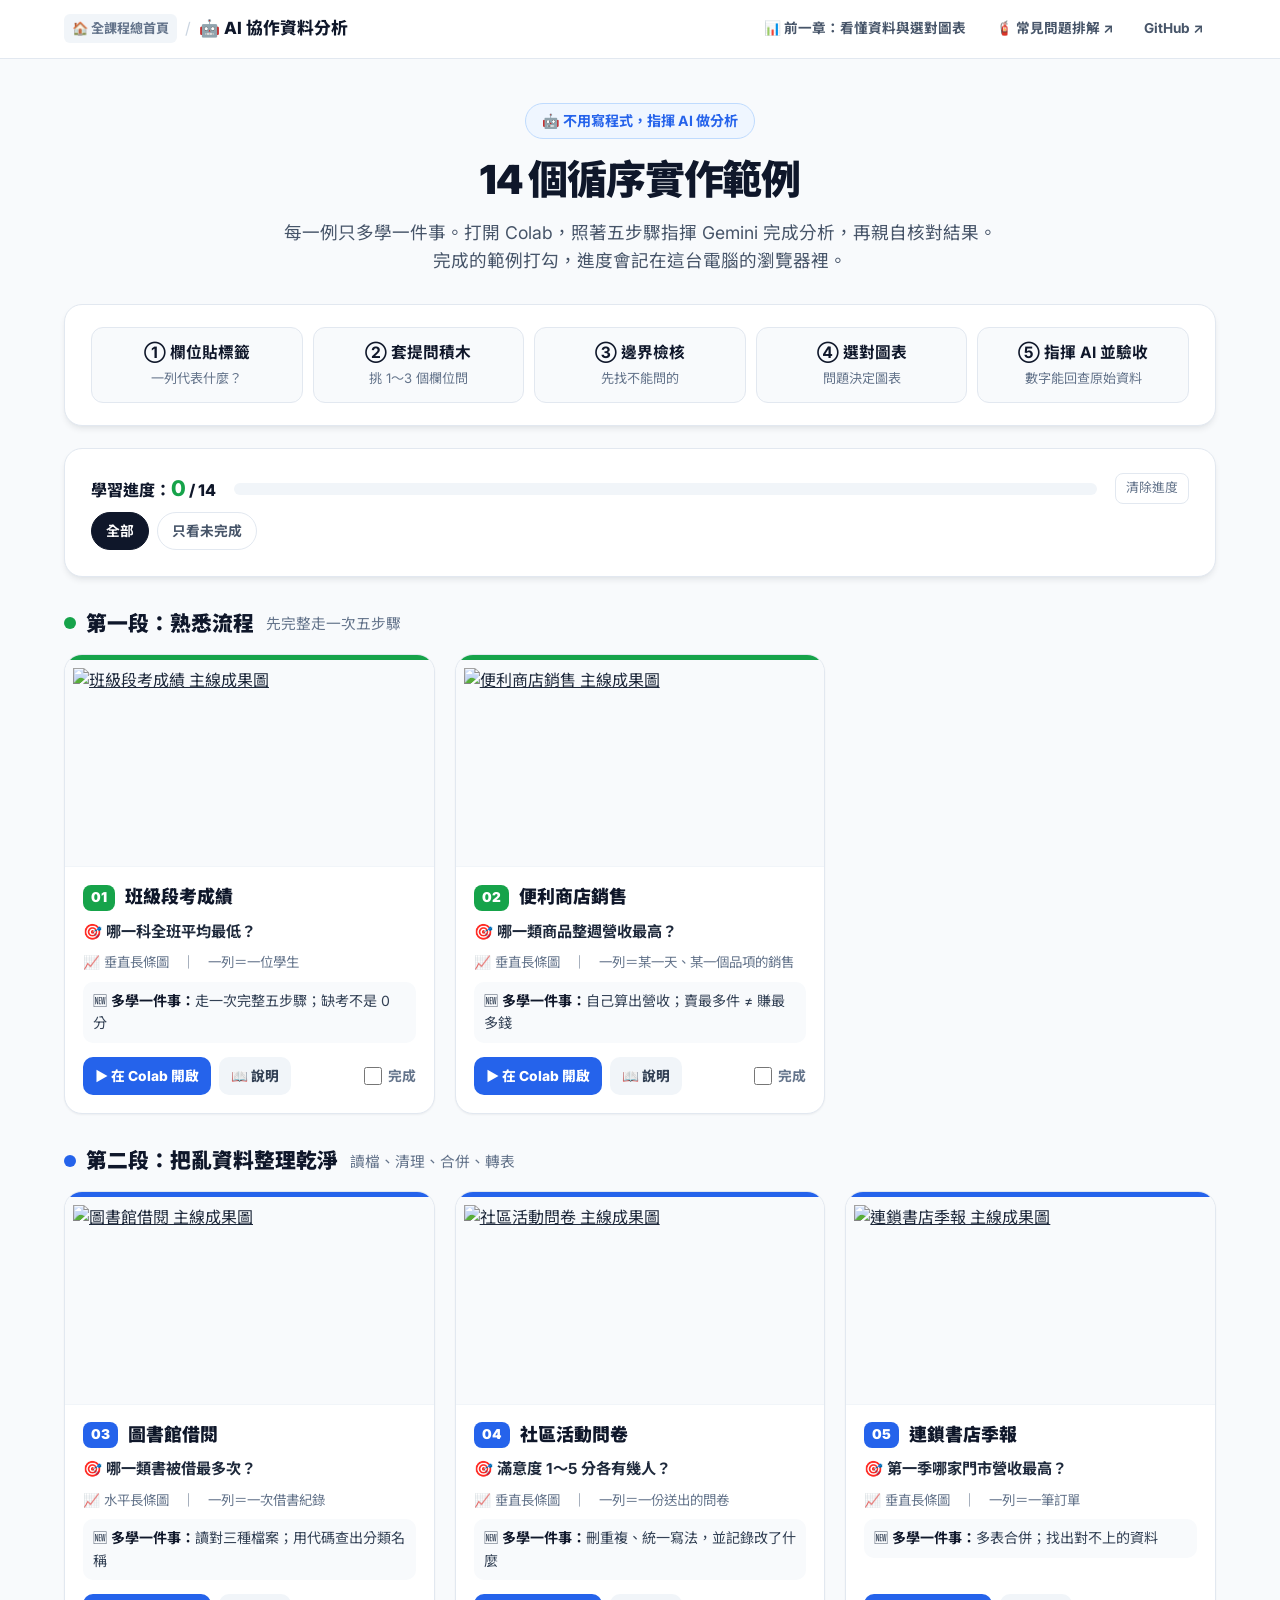
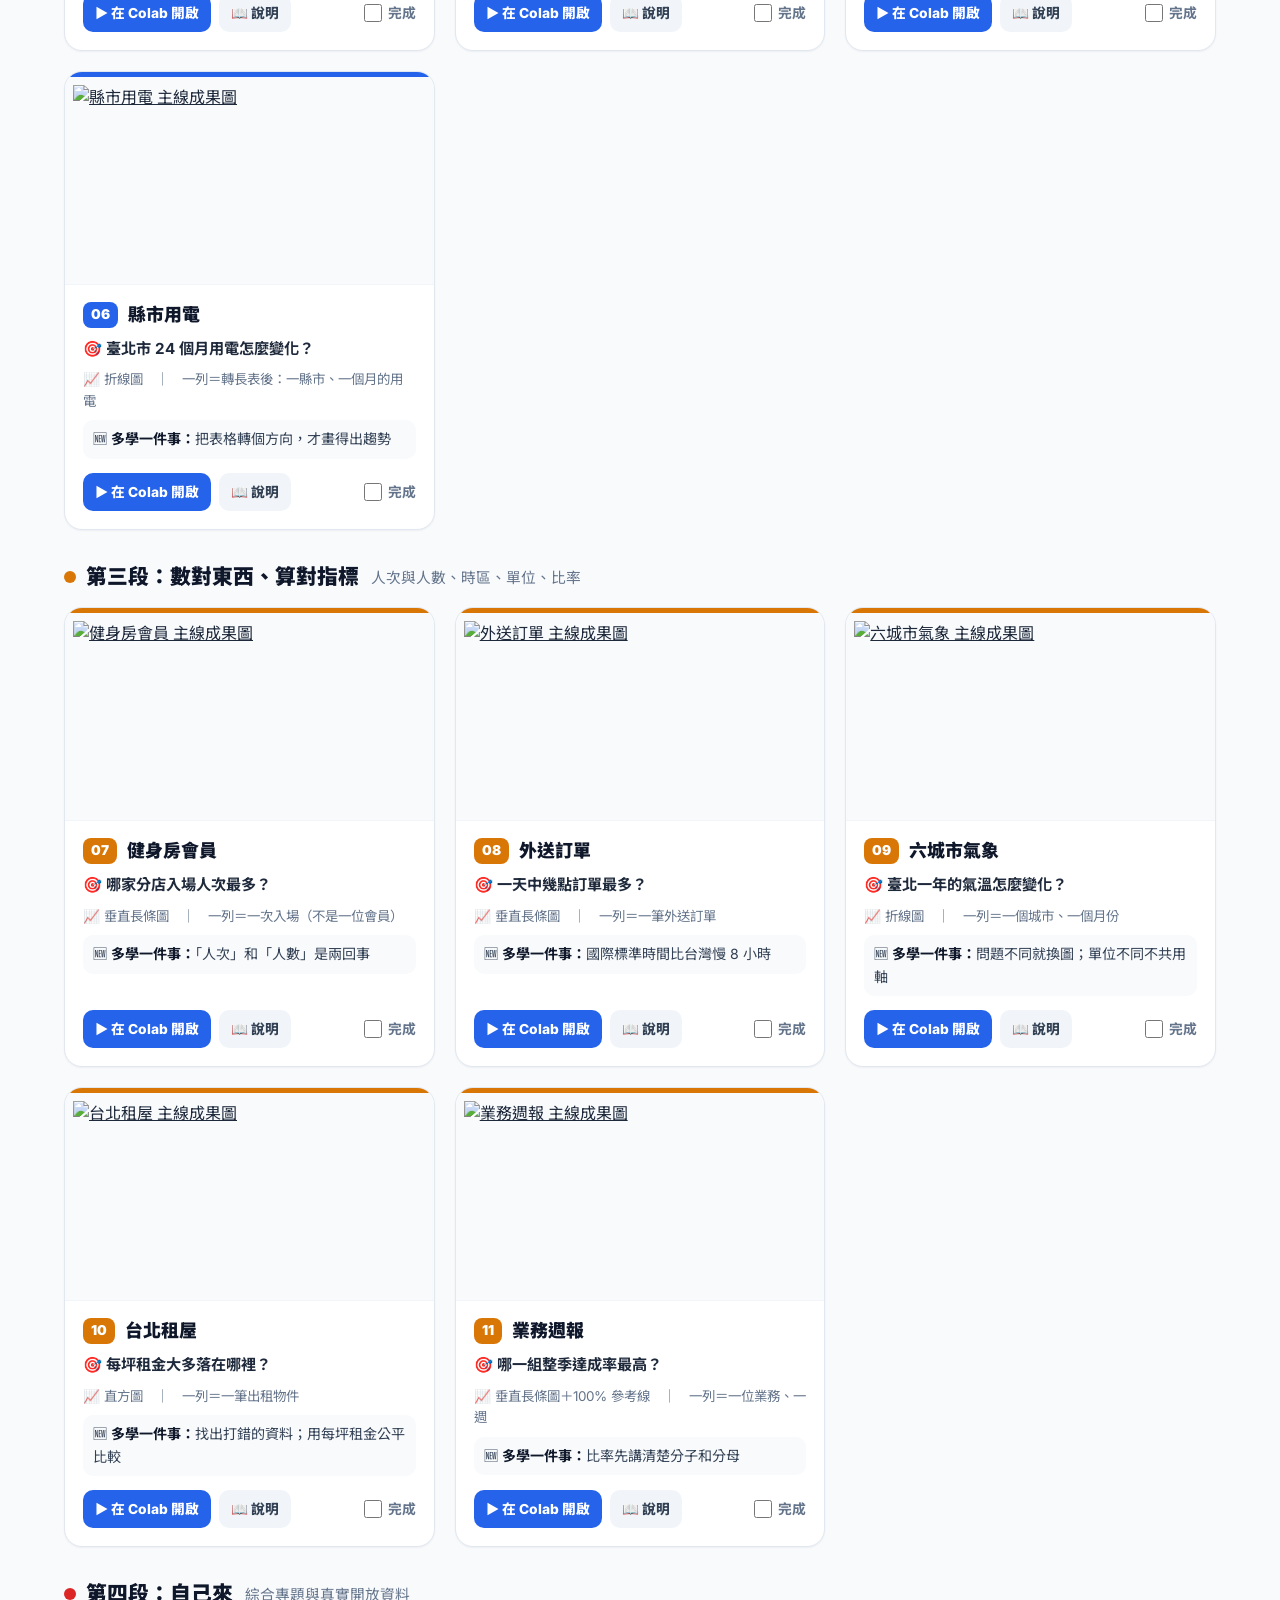
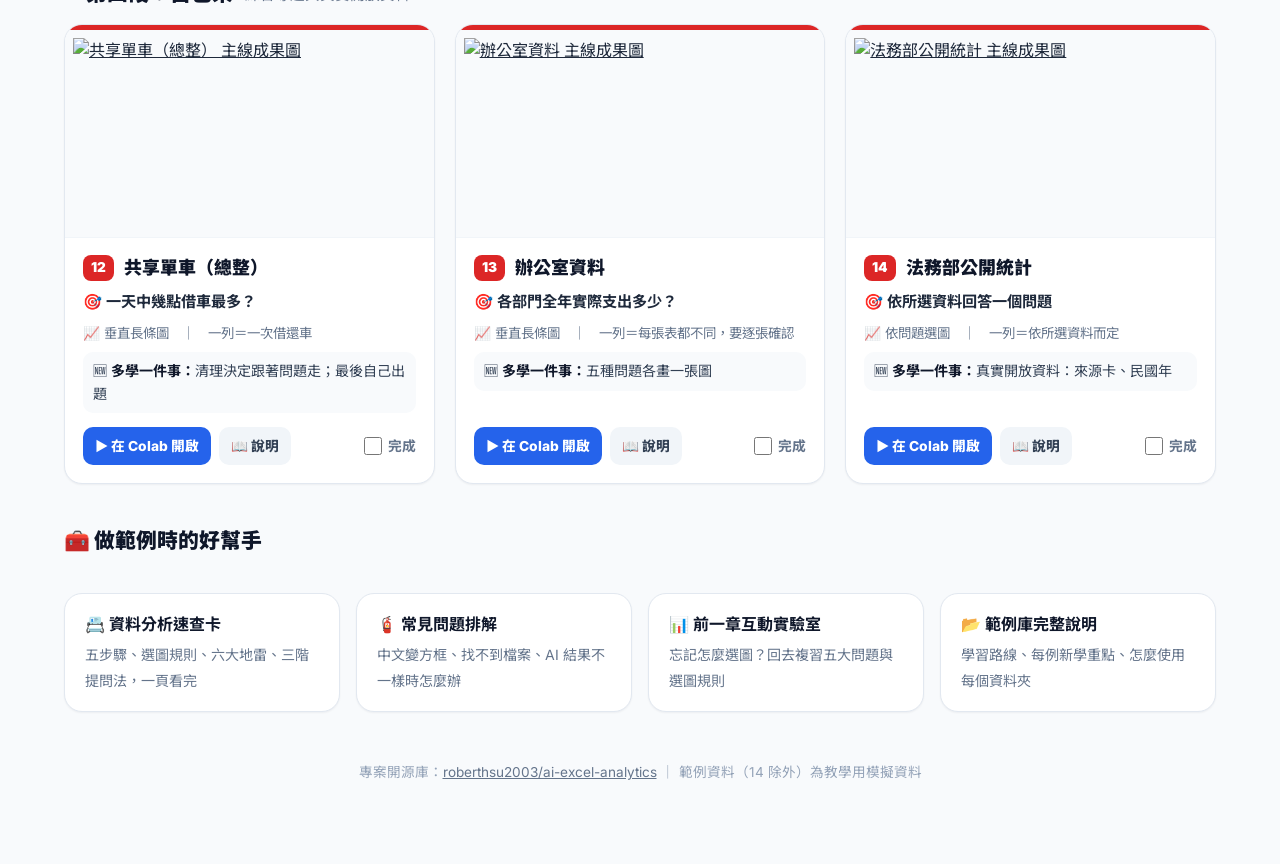
==== docs/ai-examples/index.html @ 54d99e12 "重新規畫主頁並修正所有連結，加入 uv 環境 - README 改為三部學習路線：用 AI 生成 Excel → 看懂資料與選對圖表 → AI 協作資料分析 - 將 Colab、GitHub、raw、" ====
<!DOCTYPE html>
<html lang="zh-TW">
<head>
  <meta charset="UTF-8">
  <meta name="viewport" content="width=device-width, initial-scale=1.0">
  <title>AI 協作資料分析｜14 個循序實作範例</title>
  <meta name="description" content="從班級成績到法務部開放資料，14 個由淺至深的 AI 協作資料分析範例：每例只多學一件事，在 Colab 指揮 AI 完成分析。">
  <link rel="preconnect" href="https://fonts.googleapis.com">
  <link rel="preconnect" href="https://fonts.gstatic.com" crossorigin>
  <link href="https://fonts.googleapis.com/css2?family=Inter:wght@400;500;600;700;800;900&family=Noto+Sans+TC:wght@400;500;700;900&display=swap" rel="stylesheet">
  <style>
    :root {
      --primary: #2563eb; --primary-light: #eff6ff; --primary-border: #bfdbfe;
      --slate-50: #f8fafc; --slate-100: #f1f5f9; --slate-200: #e2e8f0; --slate-300: #cbd5e1;
      --slate-400: #94a3b8; --slate-500: #64748b; --slate-600: #475569; --slate-700: #334155;
      --slate-800: #1e293b; --slate-900: #0f172a; --done: #16a34a;
      --radius-lg: 18px; --radius-md: 12px;
      --shadow-sm: 0 1px 2px rgba(15,23,42,0.05);
      --shadow-md: 0 4px 6px -1px rgba(15,23,42,0.08), 0 2px 4px -2px rgba(15,23,42,0.04);
      --shadow-xl: 0 20px 25px -5px rgba(15,23,42,0.08), 0 10px 10px -5px rgba(15,23,42,0.03);
    }
    * { box-sizing: border-box; margin: 0; padding: 0; }
    body { font-family: 'Inter', 'Noto Sans TC', -apple-system, sans-serif; background: #F8FAFC; color: var(--slate-800); line-height: 1.6; padding-bottom: 80px; }
    a { color: inherit; }

    header { background: rgba(255,255,255,0.95); backdrop-filter: blur(12px); border-bottom: 1px solid var(--slate-200); position: sticky; top: 0; z-index: 100; }
    .nav { max-width: 1200px; margin: 0 auto; padding: 12px 24px; display: flex; justify-content: space-between; align-items: center; flex-wrap: wrap; gap: 10px; }
    .crumb { display: flex; align-items: center; gap: 8px; }
    .crumb .home { font-size: 0.82rem; font-weight: 700; color: var(--slate-500); text-decoration: none; padding: 4px 8px; border-radius: 6px; background: var(--slate-100); }
    .crumb .here { font-weight: 800; font-size: 1.05rem; color: var(--slate-900); text-decoration: none; }
    .nav-links { display: flex; gap: 6px; flex-wrap: wrap; }
    .nav-links a { text-decoration: none; font-size: 0.85rem; font-weight: 700; padding: 6px 12px; border-radius: 6px; color: var(--slate-600); }
    .nav-links a:hover { background: var(--slate-100); color: var(--slate-900); }

    .hero { max-width: 1000px; margin: 44px auto 28px; padding: 0 24px; text-align: center; }
    .hero-badge { display: inline-flex; gap: 6px; padding: 6px 16px; background: var(--primary-light); border: 1px solid var(--primary-border); border-radius: 999px; color: var(--primary); font-size: 0.88rem; font-weight: 700; margin-bottom: 16px; }
    .hero h1 { font-size: 2.5rem; font-weight: 900; color: var(--slate-900); letter-spacing: -0.03em; line-height: 1.25; margin-bottom: 14px; }
    .hero p { font-size: 1.1rem; color: var(--slate-600); max-width: 720px; margin: 0 auto; }

    .container { max-width: 1200px; margin: 0 auto; padding: 0 24px; }

    .panel { background: #fff; border: 1px solid var(--slate-200); border-radius: var(--radius-lg); box-shadow: var(--shadow-md); padding: 22px 26px; margin-bottom: 22px; }
    .steps { display: grid; grid-template-columns: repeat(5, 1fr); gap: 10px; }
    .step { border-radius: var(--radius-md); padding: 12px 10px; text-align: center; background: var(--slate-50); border: 1px solid var(--slate-200); }
    .step b { display: block; font-size: 0.98rem; color: var(--slate-900); }
    .step span { font-size: 0.82rem; color: var(--slate-500); }

    .progress-row { display: flex; align-items: center; gap: 18px; flex-wrap: wrap; }
    .progress-text { font-weight: 800; color: var(--slate-900); white-space: nowrap; }
    .progress-text em { font-style: normal; color: var(--done); font-size: 1.35rem; }
    .bar { flex: 1; min-width: 200px; height: 12px; background: var(--slate-100); border-radius: 999px; overflow: hidden; }
    .bar div { height: 100%; width: 0; background: linear-gradient(90deg, #22c55e, #16a34a); border-radius: 999px; transition: width 0.4s ease; }
    .reset { font: inherit; font-size: 0.8rem; color: var(--slate-500); background: none; border: 1px solid var(--slate-200); border-radius: 8px; padding: 4px 10px; cursor: pointer; }
    .reset:hover { color: var(--slate-900); border-color: var(--slate-300); }

    .filters { display: flex; gap: 8px; flex-wrap: wrap; margin: 6px 0 4px; }
    .filters button { font: inherit; font-size: 0.86rem; font-weight: 700; padding: 7px 14px; border-radius: 999px; border: 1px solid var(--slate-200); background: #fff; color: var(--slate-600); cursor: pointer; }
    .filters button.active { background: var(--slate-900); border-color: var(--slate-900); color: #fff; }

    .stage { margin-top: 30px; }
    .stage-head { display: flex; align-items: baseline; gap: 12px; margin-bottom: 14px; flex-wrap: wrap; }
    .stage-head h2 { font-size: 1.3rem; font-weight: 900; color: var(--slate-900); display: flex; align-items: center; gap: 10px; }
    .stage-head h2 i { width: 12px; height: 12px; border-radius: 50%; display: inline-block; }
    .stage-head p { color: var(--slate-500); font-size: 0.92rem; }

    .grid { display: grid; grid-template-columns: repeat(auto-fill, minmax(340px, 1fr)); gap: 20px; }
    .card { background: #fff; border: 1px solid var(--slate-200); border-radius: var(--radius-lg); box-shadow: var(--shadow-sm); overflow: hidden; display: flex; flex-direction: column; transition: transform 0.2s ease, box-shadow 0.2s ease; position: relative; }
    .card:hover { transform: translateY(-3px); box-shadow: var(--shadow-xl); }
    .card .accent { height: 5px; }
    .thumb { aspect-ratio: 16 / 9; background: var(--slate-50); border-bottom: 1px solid var(--slate-100); display: flex; align-items: center; justify-content: center; overflow: hidden; }
    .thumb img { width: 100%; height: 100%; object-fit: contain; padding: 8px; }
    .body { padding: 16px 18px 18px; display: flex; flex-direction: column; gap: 8px; flex: 1; }
    .title-row { display: flex; align-items: center; gap: 10px; }
    .num { font-weight: 900; font-size: 0.85rem; color: #fff; border-radius: 8px; padding: 2px 8px; }
    .title-row h3 { font-size: 1.12rem; font-weight: 900; color: var(--slate-900); }
    .q { font-size: 0.95rem; color: var(--slate-800); font-weight: 700; }
    .meta { font-size: 0.84rem; color: var(--slate-500); }
    .new { font-size: 0.88rem; color: var(--slate-700); background: var(--slate-50); border-radius: 10px; padding: 8px 10px; }
    .new b { color: var(--slate-900); }
    .actions { display: flex; gap: 8px; margin-top: auto; padding-top: 6px; align-items: center; flex-wrap: wrap; }
    .btn { text-decoration: none; font-size: 0.86rem; font-weight: 800; padding: 8px 12px; border-radius: 10px; display: inline-flex; align-items: center; gap: 6px; }
    .btn-primary { background: var(--primary); color: #fff; }
    .btn-primary:hover { background: #1d4ed8; }
    .btn-ghost { background: var(--slate-100); color: var(--slate-700); }
    .btn-ghost:hover { background: var(--slate-200); }
    .done-toggle { margin-left: auto; display: inline-flex; align-items: center; gap: 6px; font-size: 0.86rem; font-weight: 700; color: var(--slate-500); cursor: pointer; user-select: none; }
    .done-toggle input { width: 18px; height: 18px; accent-color: var(--done); cursor: pointer; }
    .card.done { border-color: #bbf7d0; }
    .card.done .done-toggle { color: var(--done); }
    .card.done::after { content: '✓ 已完成'; position: absolute; top: 14px; right: 12px; background: var(--done); color: #fff; font-size: 0.78rem; font-weight: 800; padding: 3px 10px; border-radius: 999px; }

    .tools { display: grid; grid-template-columns: repeat(auto-fit, minmax(240px, 1fr)); gap: 16px; margin-top: 36px; }
    .tool { background: #fff; border: 1px solid var(--slate-200); border-radius: var(--radius-lg); padding: 18px 20px; text-decoration: none; box-shadow: var(--shadow-sm); transition: box-shadow 0.2s ease; }
    .tool:hover { box-shadow: var(--shadow-md); }
    .tool b { display: block; font-size: 1rem; color: var(--slate-900); margin-bottom: 4px; }
    .tool span { font-size: 0.88rem; color: var(--slate-500); }
    .section-title { font-size: 1.3rem; font-weight: 900; color: var(--slate-900); margin-top: 40px; }

    footer { text-align: center; margin-top: 50px; color: var(--slate-400); font-size: 0.85rem; }
    footer a { color: var(--slate-500); }

    @media (max-width: 760px) {
      .hero h1 { font-size: 1.9rem; }
      .steps { grid-template-columns: 1fr 1fr; }
      .step:last-child { grid-column: span 2; }
      .grid { grid-template-columns: 1fr; }
    }
  </style>
</head>
<body>
  <header>
    <div class="nav">
      <div class="crumb">
        <a class="home" href="../index.html">🏠 全課程總首頁</a>
        <span style="color: var(--slate-300);">/</span>
        <a class="here" href="./index.html">🤖 AI 協作資料分析</a>
      </div>
      <nav class="nav-links">
        <a href="../chart-selection/index.html">📊 前一章：看懂資料與選對圖表</a>
        <a href="https://github.com/roberthsu2003/ai-excel-analytics/blob/main/AI%E5%8D%94%E4%BD%9C%E8%B3%87%E6%96%99%E5%88%86%E6%9E%90_12%E5%80%8B%E7%AF%84%E4%BE%8B/%E5%B8%B8%E8%A6%8B%E5%95%8F%E9%A1%8C%E6%8E%92%E8%A7%A3.md" target="_blank">🧯 常見問題排解 ↗</a>
        <a href="https://github.com/roberthsu2003/ai-excel-analytics" target="_blank">GitHub ↗</a>
      </nav>
    </div>
  </header>

  <section class="hero">
    <div class="hero-badge">🤖 不用寫程式，指揮 AI 做分析</div>
    <h1>14 個循序實作範例</h1>
    <p>每一例只多學一件事。打開 Colab，照著五步驟指揮 Gemini 完成分析，再親自核對結果。完成的範例打勾，進度會記在這台電腦的瀏覽器裡。</p>
  </section>

  <main class="container">
    <div class="panel">
      <div class="steps">
        <div class="step"><b>① 欄位貼標籤</b><span>一列代表什麼？</span></div>
        <div class="step"><b>② 套提問積木</b><span>挑 1～3 個欄位問</span></div>
        <div class="step"><b>③ 邊界檢核</b><span>先找不能問的</span></div>
        <div class="step"><b>④ 選對圖表</b><span>問題決定圖表</span></div>
        <div class="step"><b>⑤ 指揮 AI 並驗收</b><span>數字能回查原始資料</span></div>
      </div>
    </div>

    <div class="panel">
      <div class="progress-row">
        <div class="progress-text">學習進度：<em id="doneCount">0</em> / <span id="total">14</span></div>
        <div class="bar"><div id="barFill"></div></div>
        <button class="reset" id="resetBtn" type="button">清除進度</button>
      </div>
      <div class="filters" id="filters">
        <button type="button" data-filter="all" class="active">全部</button>
        <button type="button" data-filter="todo">只看未完成</button>
      </div>
    </div>

    <div id="stages"></div>

    <h2 class="section-title">🧰 做範例時的好幫手</h2>
    <div class="tools">
      <a class="tool" href="https://github.com/roberthsu2003/ai-excel-analytics/blob/main/%E5%9C%96%E8%A7%A3/%E8%B3%87%E6%96%99%E5%88%86%E6%9E%90%E9%80%9F%E6%9F%A5%E5%8D%A1.svg" target="_blank"><b>📇 資料分析速查卡</b><span>五步驟、選圖規則、六大地雷、三階提問法，一頁看完</span></a>
      <a class="tool" href="https://github.com/roberthsu2003/ai-excel-analytics/blob/main/AI%E5%8D%94%E4%BD%9C%E8%B3%87%E6%96%99%E5%88%86%E6%9E%90_12%E5%80%8B%E7%AF%84%E4%BE%8B/%E5%B8%B8%E8%A6%8B%E5%95%8F%E9%A1%8C%E6%8E%92%E8%A7%A3.md" target="_blank"><b>🧯 常見問題排解</b><span>中文變方框、找不到檔案、AI 結果不一樣時怎麼辦</span></a>
      <a class="tool" href="../chart-selection/index.html"><b>📊 前一章互動實驗室</b><span>忘記怎麼選圖？回去複習五大問題與選圖規則</span></a>
      <a class="tool" href="https://github.com/roberthsu2003/ai-excel-analytics/blob/main/AI%E5%8D%94%E4%BD%9C%E8%B3%87%E6%96%99%E5%88%86%E6%9E%90_12%E5%80%8B%E7%AF%84%E4%BE%8B/README.md" target="_blank"><b>📂 範例庫完整說明</b><span>學習路線、每例新學重點、怎麼使用每個資料夾</span></a>
    </div>
  </main>

  <footer>
    <p>專案開源庫：<a href="https://github.com/roberthsu2003/ai-excel-analytics" target="_blank">roberthsu2003/ai-excel-analytics</a> ｜ 範例資料（14 除外）為教學用模擬資料</p>
  </footer>

  <script>
    const STAGES = [{"id": "s1", "name": "第一段：熟悉流程", "desc": "先完整走一次五步驟", "color": "#16A34A"}, {"id": "s2", "name": "第二段：把亂資料整理乾淨", "desc": "讀檔、清理、合併、轉表", "color": "#2563EB"}, {"id": "s3", "name": "第三段：數對東西、算對指標", "desc": "人次與人數、時區、單位、比率", "color": "#D97706"}, {"id": "s4", "name": "第四段：自己來", "desc": "綜合專題與真實開放資料", "color": "#DC2626"}];
    const EXAMPLES = [{"id": "01", "title": "班級段考成績", "stage": "s1", "question": "哪一科全班平均最低？", "chart": "垂直長條圖", "new": "走一次完整五步驟；缺考不是 0 分", "row": "一位學生", "img": "https://raw.githubusercontent.com/roberthsu2003/ai-excel-analytics/main/AI%E5%8D%94%E4%BD%9C%E8%B3%87%E6%96%99%E5%88%86%E6%9E%90_12%E5%80%8B%E7%AF%84%E4%BE%8B/01_class_scores/images/main_chart.png", "colab": "https://colab.research.google.com/github/roberthsu2003/ai-excel-analytics/blob/main/AI%E5%8D%94%E4%BD%9C%E8%B3%87%E6%96%99%E5%88%86%E6%9E%90_12%E5%80%8B%E7%AF%84%E4%BE%8B/01_class_scores/lesson.ipynb", "readme": "https://github.com/roberthsu2003/ai-excel-analytics/blob/main/AI%E5%8D%94%E4%BD%9C%E8%B3%87%E6%96%99%E5%88%86%E6%9E%90_12%E5%80%8B%E7%AF%84%E4%BE%8B/01_class_scores/README.md"}, {"id": "02", "title": "便利商店銷售", "stage": "s1", "question": "哪一類商品整週營收最高？", "chart": "垂直長條圖", "new": "自己算出營收；賣最多件 ≠ 賺最多錢", "row": "某一天、某一個品項的銷售", "img": "https://raw.githubusercontent.com/roberthsu2003/ai-excel-analytics/main/AI%E5%8D%94%E4%BD%9C%E8%B3%87%E6%96%99%E5%88%86%E6%9E%90_12%E5%80%8B%E7%AF%84%E4%BE%8B/02_store_sales/images/main_chart.png", "colab": "https://colab.research.google.com/github/roberthsu2003/ai-excel-analytics/blob/main/AI%E5%8D%94%E4%BD%9C%E8%B3%87%E6%96%99%E5%88%86%E6%9E%90_12%E5%80%8B%E7%AF%84%E4%BE%8B/02_store_sales/lesson.ipynb", "readme": "https://github.com/roberthsu2003/ai-excel-analytics/blob/main/AI%E5%8D%94%E4%BD%9C%E8%B3%87%E6%96%99%E5%88%86%E6%9E%90_12%E5%80%8B%E7%AF%84%E4%BE%8B/02_store_sales/README.md"}, {"id": "03", "title": "圖書館借閱", "stage": "s2", "question": "哪一類書被借最多次？", "chart": "水平長條圖", "new": "讀對三種檔案；用代碼查出分類名稱", "row": "一次借書紀錄", "img": "https://raw.githubusercontent.com/roberthsu2003/ai-excel-analytics/main/AI%E5%8D%94%E4%BD%9C%E8%B3%87%E6%96%99%E5%88%86%E6%9E%90_12%E5%80%8B%E7%AF%84%E4%BE%8B/03_library_files/images/main_chart.png", "colab": "https://colab.research.google.com/github/roberthsu2003/ai-excel-analytics/blob/main/AI%E5%8D%94%E4%BD%9C%E8%B3%87%E6%96%99%E5%88%86%E6%9E%90_12%E5%80%8B%E7%AF%84%E4%BE%8B/03_library_files/lesson.ipynb", "readme": "https://github.com/roberthsu2003/ai-excel-analytics/blob/main/AI%E5%8D%94%E4%BD%9C%E8%B3%87%E6%96%99%E5%88%86%E6%9E%90_12%E5%80%8B%E7%AF%84%E4%BE%8B/03_library_files/README.md"}, {"id": "04", "title": "社區活動問卷", "stage": "s2", "question": "滿意度 1～5 分各有幾人？", "chart": "垂直長條圖", "new": "刪重複、統一寫法，並記錄改了什麼", "row": "一份送出的問卷", "img": "https://raw.githubusercontent.com/roberthsu2003/ai-excel-analytics/main/AI%E5%8D%94%E4%BD%9C%E8%B3%87%E6%96%99%E5%88%86%E6%9E%90_12%E5%80%8B%E7%AF%84%E4%BE%8B/04_survey_cleaning/images/main_chart.png", "colab": "https://colab.research.google.com/github/roberthsu2003/ai-excel-analytics/blob/main/AI%E5%8D%94%E4%BD%9C%E8%B3%87%E6%96%99%E5%88%86%E6%9E%90_12%E5%80%8B%E7%AF%84%E4%BE%8B/04_survey_cleaning/lesson.ipynb", "readme": "https://github.com/roberthsu2003/ai-excel-analytics/blob/main/AI%E5%8D%94%E4%BD%9C%E8%B3%87%E6%96%99%E5%88%86%E6%9E%90_12%E5%80%8B%E7%AF%84%E4%BE%8B/04_survey_cleaning/README.md"}, {"id": "05", "title": "連鎖書店季報", "stage": "s2", "question": "第一季哪家門市營收最高？", "chart": "垂直長條圖", "new": "多表合併；找出對不上的資料", "row": "一筆訂單", "img": "https://raw.githubusercontent.com/roberthsu2003/ai-excel-analytics/main/AI%E5%8D%94%E4%BD%9C%E8%B3%87%E6%96%99%E5%88%86%E6%9E%90_12%E5%80%8B%E7%AF%84%E4%BE%8B/05_bookstore_merge/images/main_chart.png", "colab": "https://colab.research.google.com/github/roberthsu2003/ai-excel-analytics/blob/main/AI%E5%8D%94%E4%BD%9C%E8%B3%87%E6%96%99%E5%88%86%E6%9E%90_12%E5%80%8B%E7%AF%84%E4%BE%8B/05_bookstore_merge/lesson.ipynb", "readme": "https://github.com/roberthsu2003/ai-excel-analytics/blob/main/AI%E5%8D%94%E4%BD%9C%E8%B3%87%E6%96%99%E5%88%86%E6%9E%90_12%E5%80%8B%E7%AF%84%E4%BE%8B/05_bookstore_merge/README.md"}, {"id": "06", "title": "縣市用電", "stage": "s2", "question": "臺北市 24 個月用電怎麼變化？", "chart": "折線圖", "new": "把表格轉個方向，才畫得出趨勢", "row": "轉長表後：一縣市、一個月的用電", "img": "https://raw.githubusercontent.com/roberthsu2003/ai-excel-analytics/main/AI%E5%8D%94%E4%BD%9C%E8%B3%87%E6%96%99%E5%88%86%E6%9E%90_12%E5%80%8B%E7%AF%84%E4%BE%8B/06_power_reshape/images/main_chart.png", "colab": "https://colab.research.google.com/github/roberthsu2003/ai-excel-analytics/blob/main/AI%E5%8D%94%E4%BD%9C%E8%B3%87%E6%96%99%E5%88%86%E6%9E%90_12%E5%80%8B%E7%AF%84%E4%BE%8B/06_power_reshape/lesson.ipynb", "readme": "https://github.com/roberthsu2003/ai-excel-analytics/blob/main/AI%E5%8D%94%E4%BD%9C%E8%B3%87%E6%96%99%E5%88%86%E6%9E%90_12%E5%80%8B%E7%AF%84%E4%BE%8B/06_power_reshape/README.md"}, {"id": "07", "title": "健身房會員", "stage": "s3", "question": "哪家分店入場人次最多？", "chart": "垂直長條圖", "new": "「人次」和「人數」是兩回事", "row": "一次入場（不是一位會員）", "img": "https://raw.githubusercontent.com/roberthsu2003/ai-excel-analytics/main/AI%E5%8D%94%E4%BD%9C%E8%B3%87%E6%96%99%E5%88%86%E6%9E%90_12%E5%80%8B%E7%AF%84%E4%BE%8B/07_gym_groupby/images/main_chart.png", "colab": "https://colab.research.google.com/github/roberthsu2003/ai-excel-analytics/blob/main/AI%E5%8D%94%E4%BD%9C%E8%B3%87%E6%96%99%E5%88%86%E6%9E%90_12%E5%80%8B%E7%AF%84%E4%BE%8B/07_gym_groupby/lesson.ipynb", "readme": "https://github.com/roberthsu2003/ai-excel-analytics/blob/main/AI%E5%8D%94%E4%BD%9C%E8%B3%87%E6%96%99%E5%88%86%E6%9E%90_12%E5%80%8B%E7%AF%84%E4%BE%8B/07_gym_groupby/README.md"}, {"id": "08", "title": "外送訂單", "stage": "s3", "question": "一天中幾點訂單最多？", "chart": "垂直長條圖", "new": "國際標準時間比台灣慢 8 小時", "row": "一筆外送訂單", "img": "https://raw.githubusercontent.com/roberthsu2003/ai-excel-analytics/main/AI%E5%8D%94%E4%BD%9C%E8%B3%87%E6%96%99%E5%88%86%E6%9E%90_12%E5%80%8B%E7%AF%84%E4%BE%8B/08_delivery_time/images/main_chart.png", "colab": "https://colab.research.google.com/github/roberthsu2003/ai-excel-analytics/blob/main/AI%E5%8D%94%E4%BD%9C%E8%B3%87%E6%96%99%E5%88%86%E6%9E%90_12%E5%80%8B%E7%AF%84%E4%BE%8B/08_delivery_time/lesson.ipynb", "readme": "https://github.com/roberthsu2003/ai-excel-analytics/blob/main/AI%E5%8D%94%E4%BD%9C%E8%B3%87%E6%96%99%E5%88%86%E6%9E%90_12%E5%80%8B%E7%AF%84%E4%BE%8B/08_delivery_time/README.md"}, {"id": "09", "title": "六城市氣象", "stage": "s3", "question": "臺北一年的氣溫怎麼變化？", "chart": "折線圖", "new": "問題不同就換圖；單位不同不共用軸", "row": "一個城市、一個月份", "img": "https://raw.githubusercontent.com/roberthsu2003/ai-excel-analytics/main/AI%E5%8D%94%E4%BD%9C%E8%B3%87%E6%96%99%E5%88%86%E6%9E%90_12%E5%80%8B%E7%AF%84%E4%BE%8B/09_weather_charts/images/main_chart.png", "colab": "https://colab.research.google.com/github/roberthsu2003/ai-excel-analytics/blob/main/AI%E5%8D%94%E4%BD%9C%E8%B3%87%E6%96%99%E5%88%86%E6%9E%90_12%E5%80%8B%E7%AF%84%E4%BE%8B/09_weather_charts/lesson.ipynb", "readme": "https://github.com/roberthsu2003/ai-excel-analytics/blob/main/AI%E5%8D%94%E4%BD%9C%E8%B3%87%E6%96%99%E5%88%86%E6%9E%90_12%E5%80%8B%E7%AF%84%E4%BE%8B/09_weather_charts/README.md"}, {"id": "10", "title": "台北租屋", "stage": "s3", "question": "每坪租金大多落在哪裡？", "chart": "直方圖", "new": "找出打錯的資料；用每坪租金公平比較", "row": "一筆出租物件", "img": "https://raw.githubusercontent.com/roberthsu2003/ai-excel-analytics/main/AI%E5%8D%94%E4%BD%9C%E8%B3%87%E6%96%99%E5%88%86%E6%9E%90_12%E5%80%8B%E7%AF%84%E4%BE%8B/10_rent_seaborn/images/main_chart.png", "colab": "https://colab.research.google.com/github/roberthsu2003/ai-excel-analytics/blob/main/AI%E5%8D%94%E4%BD%9C%E8%B3%87%E6%96%99%E5%88%86%E6%9E%90_12%E5%80%8B%E7%AF%84%E4%BE%8B/10_rent_seaborn/lesson.ipynb", "readme": "https://github.com/roberthsu2003/ai-excel-analytics/blob/main/AI%E5%8D%94%E4%BD%9C%E8%B3%87%E6%96%99%E5%88%86%E6%9E%90_12%E5%80%8B%E7%AF%84%E4%BE%8B/10_rent_seaborn/README.md"}, {"id": "11", "title": "業務週報", "stage": "s3", "question": "哪一組整季達成率最高？", "chart": "垂直長條圖＋100% 參考線", "new": "比率先講清楚分子和分母", "row": "一位業務、一週", "img": "https://raw.githubusercontent.com/roberthsu2003/ai-excel-analytics/main/AI%E5%8D%94%E4%BD%9C%E8%B3%87%E6%96%99%E5%88%86%E6%9E%90_12%E5%80%8B%E7%AF%84%E4%BE%8B/11_sales_kpi_style/images/main_chart.png", "colab": "https://colab.research.google.com/github/roberthsu2003/ai-excel-analytics/blob/main/AI%E5%8D%94%E4%BD%9C%E8%B3%87%E6%96%99%E5%88%86%E6%9E%90_12%E5%80%8B%E7%AF%84%E4%BE%8B/11_sales_kpi_style/lesson.ipynb", "readme": "https://github.com/roberthsu2003/ai-excel-analytics/blob/main/AI%E5%8D%94%E4%BD%9C%E8%B3%87%E6%96%99%E5%88%86%E6%9E%90_12%E5%80%8B%E7%AF%84%E4%BE%8B/11_sales_kpi_style/README.md"}, {"id": "12", "title": "共享單車（總整）", "stage": "s4", "question": "一天中幾點借車最多？", "chart": "垂直長條圖", "new": "清理決定跟著問題走；最後自己出題", "row": "一次借還車", "img": "https://raw.githubusercontent.com/roberthsu2003/ai-excel-analytics/main/AI%E5%8D%94%E4%BD%9C%E8%B3%87%E6%96%99%E5%88%86%E6%9E%90_12%E5%80%8B%E7%AF%84%E4%BE%8B/12_bike_capstone/images/main_chart.png", "colab": "https://colab.research.google.com/github/roberthsu2003/ai-excel-analytics/blob/main/AI%E5%8D%94%E4%BD%9C%E8%B3%87%E6%96%99%E5%88%86%E6%9E%90_12%E5%80%8B%E7%AF%84%E4%BE%8B/12_bike_capstone/lesson.ipynb", "readme": "https://github.com/roberthsu2003/ai-excel-analytics/blob/main/AI%E5%8D%94%E4%BD%9C%E8%B3%87%E6%96%99%E5%88%86%E6%9E%90_12%E5%80%8B%E7%AF%84%E4%BE%8B/12_bike_capstone/README.md"}, {"id": "13", "title": "辦公室資料", "stage": "s4", "question": "各部門全年實際支出多少？", "chart": "垂直長條圖", "new": "五種問題各畫一張圖", "row": "每張表都不同，要逐張確認", "img": "https://raw.githubusercontent.com/roberthsu2003/ai-excel-analytics/main/AI%E5%8D%94%E4%BD%9C%E8%B3%87%E6%96%99%E5%88%86%E6%9E%90_12%E5%80%8B%E7%AF%84%E4%BE%8B/13_office_chart_basics/images/main_chart.png", "colab": "https://colab.research.google.com/github/roberthsu2003/ai-excel-analytics/blob/main/AI%E5%8D%94%E4%BD%9C%E8%B3%87%E6%96%99%E5%88%86%E6%9E%90_12%E5%80%8B%E7%AF%84%E4%BE%8B/13_office_chart_basics/lesson.ipynb", "readme": "https://github.com/roberthsu2003/ai-excel-analytics/blob/main/AI%E5%8D%94%E4%BD%9C%E8%B3%87%E6%96%99%E5%88%86%E6%9E%90_12%E5%80%8B%E7%AF%84%E4%BE%8B/13_office_chart_basics/README.md"}, {"id": "14", "title": "法務部公開統計", "stage": "s4", "question": "依所選資料回答一個問題", "chart": "依問題選圖", "new": "真實開放資料：來源卡、民國年", "row": "依所選資料而定", "img": "https://raw.githubusercontent.com/roberthsu2003/ai-excel-analytics/main/AI%E5%8D%94%E4%BD%9C%E8%B3%87%E6%96%99%E5%88%86%E6%9E%90_12%E5%80%8B%E7%AF%84%E4%BE%8B/14_moj_public_data/images/main_chart.png", "colab": "https://colab.research.google.com/github/roberthsu2003/ai-excel-analytics/blob/main/AI%E5%8D%94%E4%BD%9C%E8%B3%87%E6%96%99%E5%88%86%E6%9E%90_12%E5%80%8B%E7%AF%84%E4%BE%8B/14_moj_public_data/lesson.ipynb", "readme": "https://github.com/roberthsu2003/ai-excel-analytics/blob/main/AI%E5%8D%94%E4%BD%9C%E8%B3%87%E6%96%99%E5%88%86%E6%9E%90_12%E5%80%8B%E7%AF%84%E4%BE%8B/14_moj_public_data/README.md"}];
    const KEY = 'ai-examples-done-v1';
    let filter = 'all';

    function loadDone() {
      try { return new Set(JSON.parse(localStorage.getItem(KEY) || '[]')); } catch (e) { return new Set(); }
    }
    function saveDone(done) {
      try { localStorage.setItem(KEY, JSON.stringify([...done])); } catch (e) { /* 無法儲存時只在本次頁面有效 */ }
    }
    let done = loadDone();

    function escapeHtml(s) {
      return s.replace(/[&<>"]/g, c => ({ '&': '&amp;', '<': '&lt;', '>': '&gt;', '"': '&quot;' }[c]));
    }

    function card(ex, color) {
      const isDone = done.has(ex.id);
      return `
        <article class="card${isDone ? ' done' : ''}" data-id="${ex.id}">
          <div class="accent" style="background:${color}"></div>
          <a class="thumb" href="${ex.readme}" target="_blank" title="看完整說明">
            <img src="${ex.img}" alt="${escapeHtml(ex.title)} 主線成果圖" loading="lazy">
          </a>
          <div class="body">
            <div class="title-row"><span class="num" style="background:${color}">${ex.id}</span><h3>${escapeHtml(ex.title)}</h3></div>
            <div class="q">🎯 ${escapeHtml(ex.question)}</div>
            <div class="meta">📈 ${escapeHtml(ex.chart)}　｜　一列＝${escapeHtml(ex.row)}</div>
            <div class="new">🆕 <b>多學一件事：</b>${escapeHtml(ex.new)}</div>
            <div class="actions">
              <a class="btn btn-primary" href="${ex.colab}" target="_blank">▶ 在 Colab 開啟</a>
              <a class="btn btn-ghost" href="${ex.readme}" target="_blank">📖 說明</a>
              <label class="done-toggle"><input type="checkbox" ${isDone ? 'checked' : ''}> 完成</label>
            </div>
          </div>
        </article>`;
    }

    function render() {
      const root = document.getElementById('stages');
      root.innerHTML = STAGES.map(st => {
        const items = EXAMPLES.filter(ex => ex.stage === st.id && (filter === 'all' || !done.has(ex.id)));
        if (!items.length) return '';
        return `
          <section class="stage">
            <div class="stage-head">
              <h2><i style="background:${st.color}"></i>${st.name}</h2>
              <p>${st.desc}</p>
            </div>
            <div class="grid">${items.map(ex => card(ex, st.color)).join('')}</div>
          </section>`;
      }).join('') || '<div class="panel" style="text-align:center;font-weight:700;">🎉 全部完成了！可以挑戰用自己的資料走一次五步驟。</div>';

      root.querySelectorAll('.done-toggle input').forEach(box => {
        box.addEventListener('change', e => {
          const id = e.target.closest('.card').dataset.id;
          e.target.checked ? done.add(id) : done.delete(id);
          saveDone(done);
          render();
        });
      });
      document.getElementById('doneCount').textContent = done.size;
      document.getElementById('total').textContent = EXAMPLES.length;
      document.getElementById('barFill').style.width = (done.size / EXAMPLES.length * 100) + '%';
    }

    document.getElementById('filters').addEventListener('click', e => {
      if (!e.target.dataset.filter) return;
      filter = e.target.dataset.filter;
      document.querySelectorAll('#filters button').forEach(b => b.classList.toggle('active', b === e.target));
      render();
    });
    document.getElementById('resetBtn').addEventListener('click', () => {
      done = new Set();
      saveDone(done);
      render();
    });
    render();
  </script>
</body>
</html>
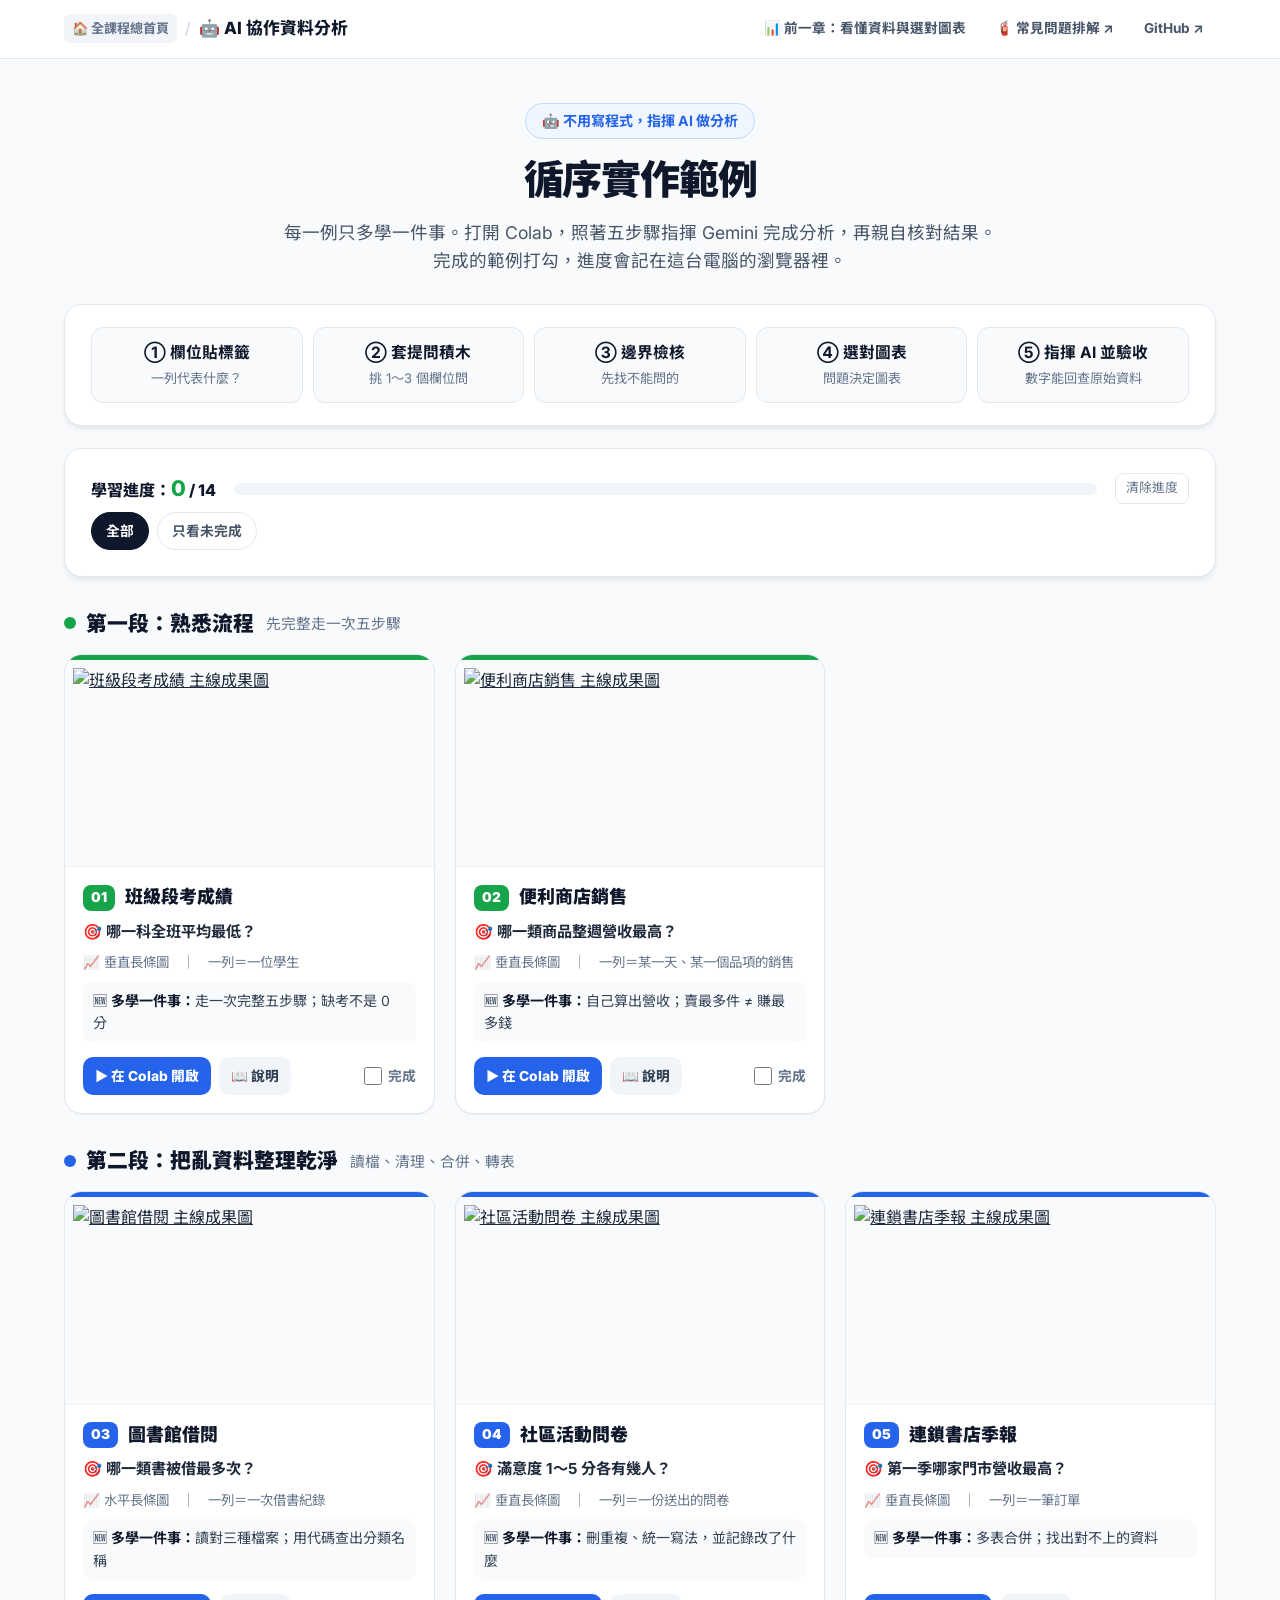
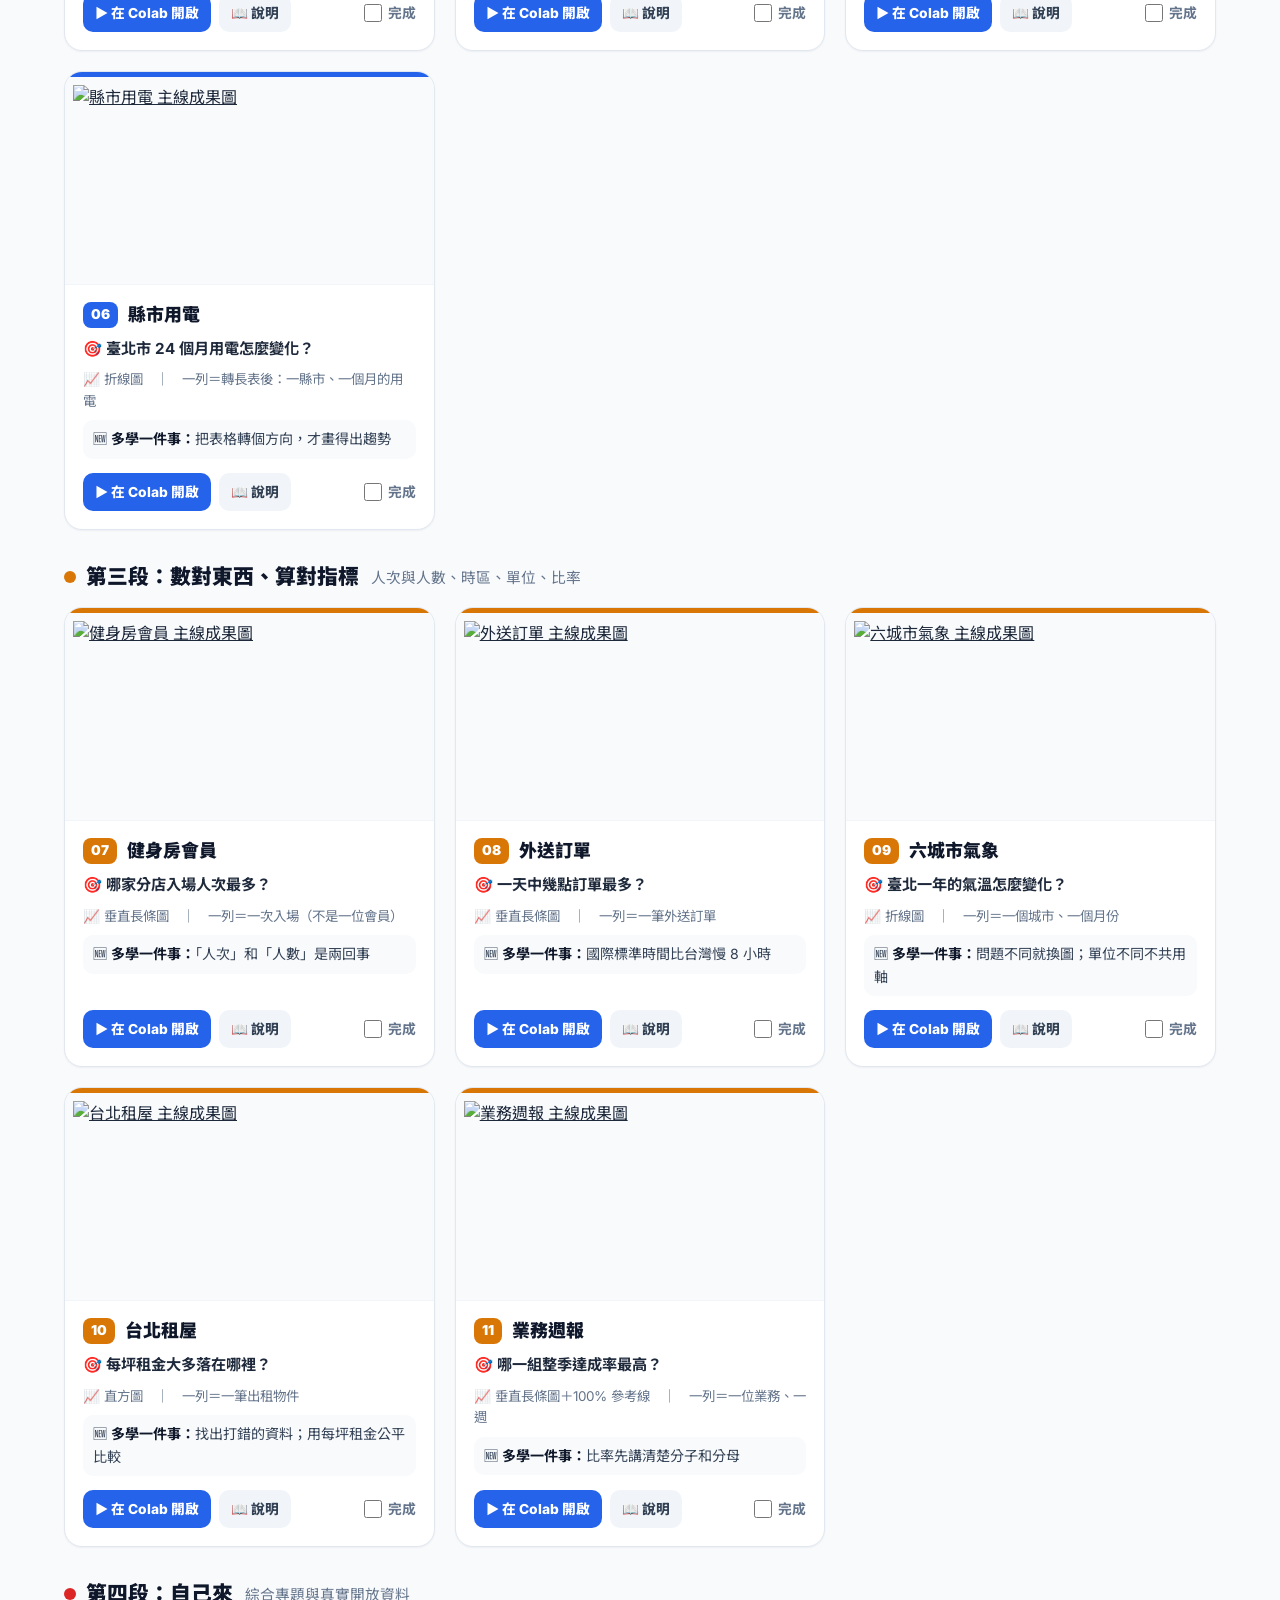
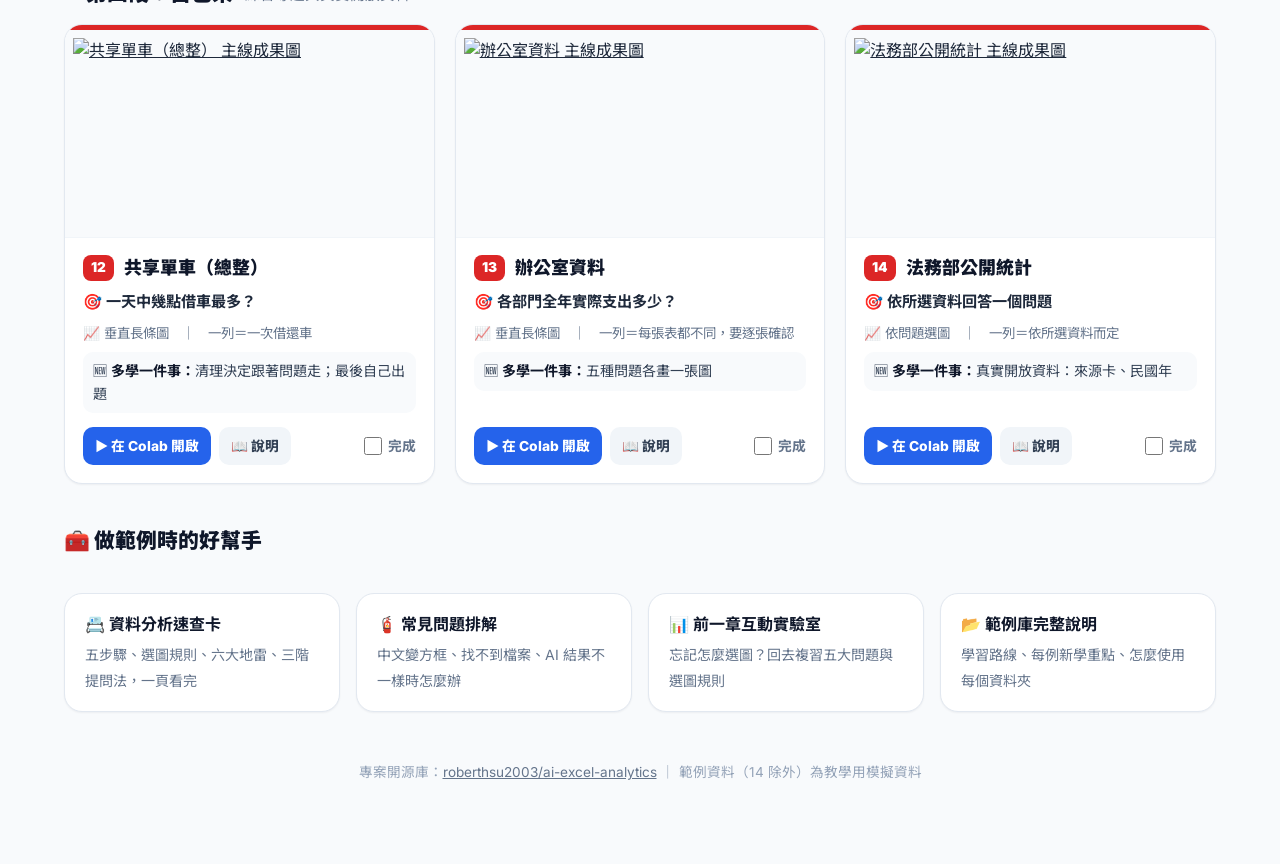
==== commit 2dbc6b47: "docs: remove specific example count from titles and meta descriptions across documentation and READM" ====
--- a/docs/ai-examples/index.html
+++ b/docs/ai-examples/index.html
@@ -3,8 +3,8 @@
 <head>
   <meta charset="UTF-8">
   <meta name="viewport" content="width=device-width, initial-scale=1.0">
-  <title>AI 協作資料分析｜14 個循序實作範例</title>
-  <meta name="description" content="從班級成績到法務部開放資料，14 個由淺至深的 AI 協作資料分析範例：每例只多學一件事，在 Colab 指揮 AI 完成分析。">
+  <title>AI 協作資料分析｜循序實作範例</title>
+  <meta name="description" content="從班級成績到法務部開放資料，由淺至深的 AI 協作資料分析範例：每例只多學一件事，在 Colab 指揮 AI 完成分析。">
   <link rel="preconnect" href="https://fonts.googleapis.com">
   <link rel="preconnect" href="https://fonts.gstatic.com" crossorigin>
   <link href="https://fonts.googleapis.com/css2?family=Inter:wght@400;500;600;700;800;900&family=Noto+Sans+TC:wght@400;500;700;900&display=swap" rel="stylesheet">
@@ -117,7 +117,7 @@
       </div>
       <nav class="nav-links">
         <a href="../chart-selection/index.html">📊 前一章：看懂資料與選對圖表</a>
-        <a href="https://github.com/roberthsu2003/ai-excel-analytics/blob/main/AI%E5%8D%94%E4%BD%9C%E8%B3%87%E6%96%99%E5%88%86%E6%9E%90_12%E5%80%8B%E7%AF%84%E4%BE%8B/%E5%B8%B8%E8%A6%8B%E5%95%8F%E9%A1%8C%E6%8E%92%E8%A7%A3.md" target="_blank">🧯 常見問題排解 ↗</a>
+        <a href="https://github.com/roberthsu2003/ai-excel-analytics/blob/main/AI%E5%8D%94%E4%BD%9C%E8%B3%87%E6%96%99%E5%88%86%E6%9E%90/%E5%B8%B8%E8%A6%8B%E5%95%8F%E9%A1%8C%E6%8E%92%E8%A7%A3.md" target="_blank">🧯 常見問題排解 ↗</a>
         <a href="https://github.com/roberthsu2003/ai-excel-analytics" target="_blank">GitHub ↗</a>
       </nav>
     </div>
@@ -125,7 +125,7 @@
 
   <section class="hero">
     <div class="hero-badge">🤖 不用寫程式，指揮 AI 做分析</div>
-    <h1>14 個循序實作範例</h1>
+    <h1>循序實作範例</h1>
     <p>每一例只多學一件事。打開 Colab，照著五步驟指揮 Gemini 完成分析，再親自核對結果。完成的範例打勾，進度會記在這台電腦的瀏覽器裡。</p>
   </section>
 
@@ -157,9 +157,9 @@
     <h2 class="section-title">🧰 做範例時的好幫手</h2>
     <div class="tools">
       <a class="tool" href="https://github.com/roberthsu2003/ai-excel-analytics/blob/main/%E5%9C%96%E8%A7%A3/%E8%B3%87%E6%96%99%E5%88%86%E6%9E%90%E9%80%9F%E6%9F%A5%E5%8D%A1.svg" target="_blank"><b>📇 資料分析速查卡</b><span>五步驟、選圖規則、六大地雷、三階提問法，一頁看完</span></a>
-      <a class="tool" href="https://github.com/roberthsu2003/ai-excel-analytics/blob/main/AI%E5%8D%94%E4%BD%9C%E8%B3%87%E6%96%99%E5%88%86%E6%9E%90_12%E5%80%8B%E7%AF%84%E4%BE%8B/%E5%B8%B8%E8%A6%8B%E5%95%8F%E9%A1%8C%E6%8E%92%E8%A7%A3.md" target="_blank"><b>🧯 常見問題排解</b><span>中文變方框、找不到檔案、AI 結果不一樣時怎麼辦</span></a>
+      <a class="tool" href="https://github.com/roberthsu2003/ai-excel-analytics/blob/main/AI%E5%8D%94%E4%BD%9C%E8%B3%87%E6%96%99%E5%88%86%E6%9E%90/%E5%B8%B8%E8%A6%8B%E5%95%8F%E9%A1%8C%E6%8E%92%E8%A7%A3.md" target="_blank"><b>🧯 常見問題排解</b><span>中文變方框、找不到檔案、AI 結果不一樣時怎麼辦</span></a>
       <a class="tool" href="../chart-selection/index.html"><b>📊 前一章互動實驗室</b><span>忘記怎麼選圖？回去複習五大問題與選圖規則</span></a>
-      <a class="tool" href="https://github.com/roberthsu2003/ai-excel-analytics/blob/main/AI%E5%8D%94%E4%BD%9C%E8%B3%87%E6%96%99%E5%88%86%E6%9E%90_12%E5%80%8B%E7%AF%84%E4%BE%8B/README.md" target="_blank"><b>📂 範例庫完整說明</b><span>學習路線、每例新學重點、怎麼使用每個資料夾</span></a>
+      <a class="tool" href="https://github.com/roberthsu2003/ai-excel-analytics/blob/main/AI%E5%8D%94%E4%BD%9C%E8%B3%87%E6%96%99%E5%88%86%E6%9E%90/README.md" target="_blank"><b>📂 範例庫完整說明</b><span>學習路線、每例新學重點、怎麼使用每個資料夾</span></a>
     </div>
   </main>
 
@@ -169,7 +169,7 @@
 
   <script>
     const STAGES = [{"id": "s1", "name": "第一段：熟悉流程", "desc": "先完整走一次五步驟", "color": "#16A34A"}, {"id": "s2", "name": "第二段：把亂資料整理乾淨", "desc": "讀檔、清理、合併、轉表", "color": "#2563EB"}, {"id": "s3", "name": "第三段：數對東西、算對指標", "desc": "人次與人數、時區、單位、比率", "color": "#D97706"}, {"id": "s4", "name": "第四段：自己來", "desc": "綜合專題與真實開放資料", "color": "#DC2626"}];
-    const EXAMPLES = [{"id": "01", "title": "班級段考成績", "stage": "s1", "question": "哪一科全班平均最低？", "chart": "垂直長條圖", "new": "走一次完整五步驟；缺考不是 0 分", "row": "一位學生", "img": "https://raw.githubusercontent.com/roberthsu2003/ai-excel-analytics/main/AI%E5%8D%94%E4%BD%9C%E8%B3%87%E6%96%99%E5%88%86%E6%9E%90_12%E5%80%8B%E7%AF%84%E4%BE%8B/01_class_scores/images/main_chart.png", "colab": "https://colab.research.google.com/github/roberthsu2003/ai-excel-analytics/blob/main/AI%E5%8D%94%E4%BD%9C%E8%B3%87%E6%96%99%E5%88%86%E6%9E%90_12%E5%80%8B%E7%AF%84%E4%BE%8B/01_class_scores/lesson.ipynb", "readme": "https://github.com/roberthsu2003/ai-excel-analytics/blob/main/AI%E5%8D%94%E4%BD%9C%E8%B3%87%E6%96%99%E5%88%86%E6%9E%90_12%E5%80%8B%E7%AF%84%E4%BE%8B/01_class_scores/README.md"}, {"id": "02", "title": "便利商店銷售", "stage": "s1", "question": "哪一類商品整週營收最高？", "chart": "垂直長條圖", "new": "自己算出營收；賣最多件 ≠ 賺最多錢", "row": "某一天、某一個品項的銷售", "img": "https://raw.githubusercontent.com/roberthsu2003/ai-excel-analytics/main/AI%E5%8D%94%E4%BD%9C%E8%B3%87%E6%96%99%E5%88%86%E6%9E%90_12%E5%80%8B%E7%AF%84%E4%BE%8B/02_store_sales/images/main_chart.png", "colab": "https://colab.research.google.com/github/roberthsu2003/ai-excel-analytics/blob/main/AI%E5%8D%94%E4%BD%9C%E8%B3%87%E6%96%99%E5%88%86%E6%9E%90_12%E5%80%8B%E7%AF%84%E4%BE%8B/02_store_sales/lesson.ipynb", "readme": "https://github.com/roberthsu2003/ai-excel-analytics/blob/main/AI%E5%8D%94%E4%BD%9C%E8%B3%87%E6%96%99%E5%88%86%E6%9E%90_12%E5%80%8B%E7%AF%84%E4%BE%8B/02_store_sales/README.md"}, {"id": "03", "title": "圖書館借閱", "stage": "s2", "question": "哪一類書被借最多次？", "chart": "水平長條圖", "new": "讀對三種檔案；用代碼查出分類名稱", "row": "一次借書紀錄", "img": "https://raw.githubusercontent.com/roberthsu2003/ai-excel-analytics/main/AI%E5%8D%94%E4%BD%9C%E8%B3%87%E6%96%99%E5%88%86%E6%9E%90_12%E5%80%8B%E7%AF%84%E4%BE%8B/03_library_files/images/main_chart.png", "colab": "https://colab.research.google.com/github/roberthsu2003/ai-excel-analytics/blob/main/AI%E5%8D%94%E4%BD%9C%E8%B3%87%E6%96%99%E5%88%86%E6%9E%90_12%E5%80%8B%E7%AF%84%E4%BE%8B/03_library_files/lesson.ipynb", "readme": "https://github.com/roberthsu2003/ai-excel-analytics/blob/main/AI%E5%8D%94%E4%BD%9C%E8%B3%87%E6%96%99%E5%88%86%E6%9E%90_12%E5%80%8B%E7%AF%84%E4%BE%8B/03_library_files/README.md"}, {"id": "04", "title": "社區活動問卷", "stage": "s2", "question": "滿意度 1～5 分各有幾人？", "chart": "垂直長條圖", "new": "刪重複、統一寫法，並記錄改了什麼", "row": "一份送出的問卷", "img": "https://raw.githubusercontent.com/roberthsu2003/ai-excel-analytics/main/AI%E5%8D%94%E4%BD%9C%E8%B3%87%E6%96%99%E5%88%86%E6%9E%90_12%E5%80%8B%E7%AF%84%E4%BE%8B/04_survey_cleaning/images/main_chart.png", "colab": "https://colab.research.google.com/github/roberthsu2003/ai-excel-analytics/blob/main/AI%E5%8D%94%E4%BD%9C%E8%B3%87%E6%96%99%E5%88%86%E6%9E%90_12%E5%80%8B%E7%AF%84%E4%BE%8B/04_survey_cleaning/lesson.ipynb", "readme": "https://github.com/roberthsu2003/ai-excel-analytics/blob/main/AI%E5%8D%94%E4%BD%9C%E8%B3%87%E6%96%99%E5%88%86%E6%9E%90_12%E5%80%8B%E7%AF%84%E4%BE%8B/04_survey_cleaning/README.md"}, {"id": "05", "title": "連鎖書店季報", "stage": "s2", "question": "第一季哪家門市營收最高？", "chart": "垂直長條圖", "new": "多表合併；找出對不上的資料", "row": "一筆訂單", "img": "https://raw.githubusercontent.com/roberthsu2003/ai-excel-analytics/main/AI%E5%8D%94%E4%BD%9C%E8%B3%87%E6%96%99%E5%88%86%E6%9E%90_12%E5%80%8B%E7%AF%84%E4%BE%8B/05_bookstore_merge/images/main_chart.png", "colab": "https://colab.research.google.com/github/roberthsu2003/ai-excel-analytics/blob/main/AI%E5%8D%94%E4%BD%9C%E8%B3%87%E6%96%99%E5%88%86%E6%9E%90_12%E5%80%8B%E7%AF%84%E4%BE%8B/05_bookstore_merge/lesson.ipynb", "readme": "https://github.com/roberthsu2003/ai-excel-analytics/blob/main/AI%E5%8D%94%E4%BD%9C%E8%B3%87%E6%96%99%E5%88%86%E6%9E%90_12%E5%80%8B%E7%AF%84%E4%BE%8B/05_bookstore_merge/README.md"}, {"id": "06", "title": "縣市用電", "stage": "s2", "question": "臺北市 24 個月用電怎麼變化？", "chart": "折線圖", "new": "把表格轉個方向，才畫得出趨勢", "row": "轉長表後：一縣市、一個月的用電", "img": "https://raw.githubusercontent.com/roberthsu2003/ai-excel-analytics/main/AI%E5%8D%94%E4%BD%9C%E8%B3%87%E6%96%99%E5%88%86%E6%9E%90_12%E5%80%8B%E7%AF%84%E4%BE%8B/06_power_reshape/images/main_chart.png", "colab": "https://colab.research.google.com/github/roberthsu2003/ai-excel-analytics/blob/main/AI%E5%8D%94%E4%BD%9C%E8%B3%87%E6%96%99%E5%88%86%E6%9E%90_12%E5%80%8B%E7%AF%84%E4%BE%8B/06_power_reshape/lesson.ipynb", "readme": "https://github.com/roberthsu2003/ai-excel-analytics/blob/main/AI%E5%8D%94%E4%BD%9C%E8%B3%87%E6%96%99%E5%88%86%E6%9E%90_12%E5%80%8B%E7%AF%84%E4%BE%8B/06_power_reshape/README.md"}, {"id": "07", "title": "健身房會員", "stage": "s3", "question": "哪家分店入場人次最多？", "chart": "垂直長條圖", "new": "「人次」和「人數」是兩回事", "row": "一次入場（不是一位會員）", "img": "https://raw.githubusercontent.com/roberthsu2003/ai-excel-analytics/main/AI%E5%8D%94%E4%BD%9C%E8%B3%87%E6%96%99%E5%88%86%E6%9E%90_12%E5%80%8B%E7%AF%84%E4%BE%8B/07_gym_groupby/images/main_chart.png", "colab": "https://colab.research.google.com/github/roberthsu2003/ai-excel-analytics/blob/main/AI%E5%8D%94%E4%BD%9C%E8%B3%87%E6%96%99%E5%88%86%E6%9E%90_12%E5%80%8B%E7%AF%84%E4%BE%8B/07_gym_groupby/lesson.ipynb", "readme": "https://github.com/roberthsu2003/ai-excel-analytics/blob/main/AI%E5%8D%94%E4%BD%9C%E8%B3%87%E6%96%99%E5%88%86%E6%9E%90_12%E5%80%8B%E7%AF%84%E4%BE%8B/07_gym_groupby/README.md"}, {"id": "08", "title": "外送訂單", "stage": "s3", "question": "一天中幾點訂單最多？", "chart": "垂直長條圖", "new": "國際標準時間比台灣慢 8 小時", "row": "一筆外送訂單", "img": "https://raw.githubusercontent.com/roberthsu2003/ai-excel-analytics/main/AI%E5%8D%94%E4%BD%9C%E8%B3%87%E6%96%99%E5%88%86%E6%9E%90_12%E5%80%8B%E7%AF%84%E4%BE%8B/08_delivery_time/images/main_chart.png", "colab": "https://colab.research.google.com/github/roberthsu2003/ai-excel-analytics/blob/main/AI%E5%8D%94%E4%BD%9C%E8%B3%87%E6%96%99%E5%88%86%E6%9E%90_12%E5%80%8B%E7%AF%84%E4%BE%8B/08_delivery_time/lesson.ipynb", "readme": "https://github.com/roberthsu2003/ai-excel-analytics/blob/main/AI%E5%8D%94%E4%BD%9C%E8%B3%87%E6%96%99%E5%88%86%E6%9E%90_12%E5%80%8B%E7%AF%84%E4%BE%8B/08_delivery_time/README.md"}, {"id": "09", "title": "六城市氣象", "stage": "s3", "question": "臺北一年的氣溫怎麼變化？", "chart": "折線圖", "new": "問題不同就換圖；單位不同不共用軸", "row": "一個城市、一個月份", "img": "https://raw.githubusercontent.com/roberthsu2003/ai-excel-analytics/main/AI%E5%8D%94%E4%BD%9C%E8%B3%87%E6%96%99%E5%88%86%E6%9E%90_12%E5%80%8B%E7%AF%84%E4%BE%8B/09_weather_charts/images/main_chart.png", "colab": "https://colab.research.google.com/github/roberthsu2003/ai-excel-analytics/blob/main/AI%E5%8D%94%E4%BD%9C%E8%B3%87%E6%96%99%E5%88%86%E6%9E%90_12%E5%80%8B%E7%AF%84%E4%BE%8B/09_weather_charts/lesson.ipynb", "readme": "https://github.com/roberthsu2003/ai-excel-analytics/blob/main/AI%E5%8D%94%E4%BD%9C%E8%B3%87%E6%96%99%E5%88%86%E6%9E%90_12%E5%80%8B%E7%AF%84%E4%BE%8B/09_weather_charts/README.md"}, {"id": "10", "title": "台北租屋", "stage": "s3", "question": "每坪租金大多落在哪裡？", "chart": "直方圖", "new": "找出打錯的資料；用每坪租金公平比較", "row": "一筆出租物件", "img": "https://raw.githubusercontent.com/roberthsu2003/ai-excel-analytics/main/AI%E5%8D%94%E4%BD%9C%E8%B3%87%E6%96%99%E5%88%86%E6%9E%90_12%E5%80%8B%E7%AF%84%E4%BE%8B/10_rent_seaborn/images/main_chart.png", "colab": "https://colab.research.google.com/github/roberthsu2003/ai-excel-analytics/blob/main/AI%E5%8D%94%E4%BD%9C%E8%B3%87%E6%96%99%E5%88%86%E6%9E%90_12%E5%80%8B%E7%AF%84%E4%BE%8B/10_rent_seaborn/lesson.ipynb", "readme": "https://github.com/roberthsu2003/ai-excel-analytics/blob/main/AI%E5%8D%94%E4%BD%9C%E8%B3%87%E6%96%99%E5%88%86%E6%9E%90_12%E5%80%8B%E7%AF%84%E4%BE%8B/10_rent_seaborn/README.md"}, {"id": "11", "title": "業務週報", "stage": "s3", "question": "哪一組整季達成率最高？", "chart": "垂直長條圖＋100% 參考線", "new": "比率先講清楚分子和分母", "row": "一位業務、一週", "img": "https://raw.githubusercontent.com/roberthsu2003/ai-excel-analytics/main/AI%E5%8D%94%E4%BD%9C%E8%B3%87%E6%96%99%E5%88%86%E6%9E%90_12%E5%80%8B%E7%AF%84%E4%BE%8B/11_sales_kpi_style/images/main_chart.png", "colab": "https://colab.research.google.com/github/roberthsu2003/ai-excel-analytics/blob/main/AI%E5%8D%94%E4%BD%9C%E8%B3%87%E6%96%99%E5%88%86%E6%9E%90_12%E5%80%8B%E7%AF%84%E4%BE%8B/11_sales_kpi_style/lesson.ipynb", "readme": "https://github.com/roberthsu2003/ai-excel-analytics/blob/main/AI%E5%8D%94%E4%BD%9C%E8%B3%87%E6%96%99%E5%88%86%E6%9E%90_12%E5%80%8B%E7%AF%84%E4%BE%8B/11_sales_kpi_style/README.md"}, {"id": "12", "title": "共享單車（總整）", "stage": "s4", "question": "一天中幾點借車最多？", "chart": "垂直長條圖", "new": "清理決定跟著問題走；最後自己出題", "row": "一次借還車", "img": "https://raw.githubusercontent.com/roberthsu2003/ai-excel-analytics/main/AI%E5%8D%94%E4%BD%9C%E8%B3%87%E6%96%99%E5%88%86%E6%9E%90_12%E5%80%8B%E7%AF%84%E4%BE%8B/12_bike_capstone/images/main_chart.png", "colab": "https://colab.research.google.com/github/roberthsu2003/ai-excel-analytics/blob/main/AI%E5%8D%94%E4%BD%9C%E8%B3%87%E6%96%99%E5%88%86%E6%9E%90_12%E5%80%8B%E7%AF%84%E4%BE%8B/12_bike_capstone/lesson.ipynb", "readme": "https://github.com/roberthsu2003/ai-excel-analytics/blob/main/AI%E5%8D%94%E4%BD%9C%E8%B3%87%E6%96%99%E5%88%86%E6%9E%90_12%E5%80%8B%E7%AF%84%E4%BE%8B/12_bike_capstone/README.md"}, {"id": "13", "title": "辦公室資料", "stage": "s4", "question": "各部門全年實際支出多少？", "chart": "垂直長條圖", "new": "五種問題各畫一張圖", "row": "每張表都不同，要逐張確認", "img": "https://raw.githubusercontent.com/roberthsu2003/ai-excel-analytics/main/AI%E5%8D%94%E4%BD%9C%E8%B3%87%E6%96%99%E5%88%86%E6%9E%90_12%E5%80%8B%E7%AF%84%E4%BE%8B/13_office_chart_basics/images/main_chart.png", "colab": "https://colab.research.google.com/github/roberthsu2003/ai-excel-analytics/blob/main/AI%E5%8D%94%E4%BD%9C%E8%B3%87%E6%96%99%E5%88%86%E6%9E%90_12%E5%80%8B%E7%AF%84%E4%BE%8B/13_office_chart_basics/lesson.ipynb", "readme": "https://github.com/roberthsu2003/ai-excel-analytics/blob/main/AI%E5%8D%94%E4%BD%9C%E8%B3%87%E6%96%99%E5%88%86%E6%9E%90_12%E5%80%8B%E7%AF%84%E4%BE%8B/13_office_chart_basics/README.md"}, {"id": "14", "title": "法務部公開統計", "stage": "s4", "question": "依所選資料回答一個問題", "chart": "依問題選圖", "new": "真實開放資料：來源卡、民國年", "row": "依所選資料而定", "img": "https://raw.githubusercontent.com/roberthsu2003/ai-excel-analytics/main/AI%E5%8D%94%E4%BD%9C%E8%B3%87%E6%96%99%E5%88%86%E6%9E%90_12%E5%80%8B%E7%AF%84%E4%BE%8B/14_moj_public_data/images/main_chart.png", "colab": "https://colab.research.google.com/github/roberthsu2003/ai-excel-analytics/blob/main/AI%E5%8D%94%E4%BD%9C%E8%B3%87%E6%96%99%E5%88%86%E6%9E%90_12%E5%80%8B%E7%AF%84%E4%BE%8B/14_moj_public_data/lesson.ipynb", "readme": "https://github.com/roberthsu2003/ai-excel-analytics/blob/main/AI%E5%8D%94%E4%BD%9C%E8%B3%87%E6%96%99%E5%88%86%E6%9E%90_12%E5%80%8B%E7%AF%84%E4%BE%8B/14_moj_public_data/README.md"}];
+    const EXAMPLES = [{"id": "01", "title": "班級段考成績", "stage": "s1", "question": "哪一科全班平均最低？", "chart": "垂直長條圖", "new": "走一次完整五步驟；缺考不是 0 分", "row": "一位學生", "img": "https://raw.githubusercontent.com/roberthsu2003/ai-excel-analytics/main/AI%E5%8D%94%E4%BD%9C%E8%B3%87%E6%96%99%E5%88%86%E6%9E%90/01_class_scores/images/main_chart.png", "colab": "https://colab.research.google.com/github/roberthsu2003/ai-excel-analytics/blob/main/AI%E5%8D%94%E4%BD%9C%E8%B3%87%E6%96%99%E5%88%86%E6%9E%90/01_class_scores/lesson.ipynb", "readme": "https://github.com/roberthsu2003/ai-excel-analytics/blob/main/AI%E5%8D%94%E4%BD%9C%E8%B3%87%E6%96%99%E5%88%86%E6%9E%90/01_class_scores/README.md"}, {"id": "02", "title": "便利商店銷售", "stage": "s1", "question": "哪一類商品整週營收最高？", "chart": "垂直長條圖", "new": "自己算出營收；賣最多件 ≠ 賺最多錢", "row": "某一天、某一個品項的銷售", "img": "https://raw.githubusercontent.com/roberthsu2003/ai-excel-analytics/main/AI%E5%8D%94%E4%BD%9C%E8%B3%87%E6%96%99%E5%88%86%E6%9E%90/02_store_sales/images/main_chart.png", "colab": "https://colab.research.google.com/github/roberthsu2003/ai-excel-analytics/blob/main/AI%E5%8D%94%E4%BD%9C%E8%B3%87%E6%96%99%E5%88%86%E6%9E%90/02_store_sales/lesson.ipynb", "readme": "https://github.com/roberthsu2003/ai-excel-analytics/blob/main/AI%E5%8D%94%E4%BD%9C%E8%B3%87%E6%96%99%E5%88%86%E6%9E%90/02_store_sales/README.md"}, {"id": "03", "title": "圖書館借閱", "stage": "s2", "question": "哪一類書被借最多次？", "chart": "水平長條圖", "new": "讀對三種檔案；用代碼查出分類名稱", "row": "一次借書紀錄", "img": "https://raw.githubusercontent.com/roberthsu2003/ai-excel-analytics/main/AI%E5%8D%94%E4%BD%9C%E8%B3%87%E6%96%99%E5%88%86%E6%9E%90/03_library_files/images/main_chart.png", "colab": "https://colab.research.google.com/github/roberthsu2003/ai-excel-analytics/blob/main/AI%E5%8D%94%E4%BD%9C%E8%B3%87%E6%96%99%E5%88%86%E6%9E%90/03_library_files/lesson.ipynb", "readme": "https://github.com/roberthsu2003/ai-excel-analytics/blob/main/AI%E5%8D%94%E4%BD%9C%E8%B3%87%E6%96%99%E5%88%86%E6%9E%90/03_library_files/README.md"}, {"id": "04", "title": "社區活動問卷", "stage": "s2", "question": "滿意度 1～5 分各有幾人？", "chart": "垂直長條圖", "new": "刪重複、統一寫法，並記錄改了什麼", "row": "一份送出的問卷", "img": "https://raw.githubusercontent.com/roberthsu2003/ai-excel-analytics/main/AI%E5%8D%94%E4%BD%9C%E8%B3%87%E6%96%99%E5%88%86%E6%9E%90/04_survey_cleaning/images/main_chart.png", "colab": "https://colab.research.google.com/github/roberthsu2003/ai-excel-analytics/blob/main/AI%E5%8D%94%E4%BD%9C%E8%B3%87%E6%96%99%E5%88%86%E6%9E%90/04_survey_cleaning/lesson.ipynb", "readme": "https://github.com/roberthsu2003/ai-excel-analytics/blob/main/AI%E5%8D%94%E4%BD%9C%E8%B3%87%E6%96%99%E5%88%86%E6%9E%90/04_survey_cleaning/README.md"}, {"id": "05", "title": "連鎖書店季報", "stage": "s2", "question": "第一季哪家門市營收最高？", "chart": "垂直長條圖", "new": "多表合併；找出對不上的資料", "row": "一筆訂單", "img": "https://raw.githubusercontent.com/roberthsu2003/ai-excel-analytics/main/AI%E5%8D%94%E4%BD%9C%E8%B3%87%E6%96%99%E5%88%86%E6%9E%90/05_bookstore_merge/images/main_chart.png", "colab": "https://colab.research.google.com/github/roberthsu2003/ai-excel-analytics/blob/main/AI%E5%8D%94%E4%BD%9C%E8%B3%87%E6%96%99%E5%88%86%E6%9E%90/05_bookstore_merge/lesson.ipynb", "readme": "https://github.com/roberthsu2003/ai-excel-analytics/blob/main/AI%E5%8D%94%E4%BD%9C%E8%B3%87%E6%96%99%E5%88%86%E6%9E%90/05_bookstore_merge/README.md"}, {"id": "06", "title": "縣市用電", "stage": "s2", "question": "臺北市 24 個月用電怎麼變化？", "chart": "折線圖", "new": "把表格轉個方向，才畫得出趨勢", "row": "轉長表後：一縣市、一個月的用電", "img": "https://raw.githubusercontent.com/roberthsu2003/ai-excel-analytics/main/AI%E5%8D%94%E4%BD%9C%E8%B3%87%E6%96%99%E5%88%86%E6%9E%90/06_power_reshape/images/main_chart.png", "colab": "https://colab.research.google.com/github/roberthsu2003/ai-excel-analytics/blob/main/AI%E5%8D%94%E4%BD%9C%E8%B3%87%E6%96%99%E5%88%86%E6%9E%90/06_power_reshape/lesson.ipynb", "readme": "https://github.com/roberthsu2003/ai-excel-analytics/blob/main/AI%E5%8D%94%E4%BD%9C%E8%B3%87%E6%96%99%E5%88%86%E6%9E%90/06_power_reshape/README.md"}, {"id": "07", "title": "健身房會員", "stage": "s3", "question": "哪家分店入場人次最多？", "chart": "垂直長條圖", "new": "「人次」和「人數」是兩回事", "row": "一次入場（不是一位會員）", "img": "https://raw.githubusercontent.com/roberthsu2003/ai-excel-analytics/main/AI%E5%8D%94%E4%BD%9C%E8%B3%87%E6%96%99%E5%88%86%E6%9E%90/07_gym_groupby/images/main_chart.png", "colab": "https://colab.research.google.com/github/roberthsu2003/ai-excel-analytics/blob/main/AI%E5%8D%94%E4%BD%9C%E8%B3%87%E6%96%99%E5%88%86%E6%9E%90/07_gym_groupby/lesson.ipynb", "readme": "https://github.com/roberthsu2003/ai-excel-analytics/blob/main/AI%E5%8D%94%E4%BD%9C%E8%B3%87%E6%96%99%E5%88%86%E6%9E%90/07_gym_groupby/README.md"}, {"id": "08", "title": "外送訂單", "stage": "s3", "question": "一天中幾點訂單最多？", "chart": "垂直長條圖", "new": "國際標準時間比台灣慢 8 小時", "row": "一筆外送訂單", "img": "https://raw.githubusercontent.com/roberthsu2003/ai-excel-analytics/main/AI%E5%8D%94%E4%BD%9C%E8%B3%87%E6%96%99%E5%88%86%E6%9E%90/08_delivery_time/images/main_chart.png", "colab": "https://colab.research.google.com/github/roberthsu2003/ai-excel-analytics/blob/main/AI%E5%8D%94%E4%BD%9C%E8%B3%87%E6%96%99%E5%88%86%E6%9E%90/08_delivery_time/lesson.ipynb", "readme": "https://github.com/roberthsu2003/ai-excel-analytics/blob/main/AI%E5%8D%94%E4%BD%9C%E8%B3%87%E6%96%99%E5%88%86%E6%9E%90/08_delivery_time/README.md"}, {"id": "09", "title": "六城市氣象", "stage": "s3", "question": "臺北一年的氣溫怎麼變化？", "chart": "折線圖", "new": "問題不同就換圖；單位不同不共用軸", "row": "一個城市、一個月份", "img": "https://raw.githubusercontent.com/roberthsu2003/ai-excel-analytics/main/AI%E5%8D%94%E4%BD%9C%E8%B3%87%E6%96%99%E5%88%86%E6%9E%90/09_weather_charts/images/main_chart.png", "colab": "https://colab.research.google.com/github/roberthsu2003/ai-excel-analytics/blob/main/AI%E5%8D%94%E4%BD%9C%E8%B3%87%E6%96%99%E5%88%86%E6%9E%90/09_weather_charts/lesson.ipynb", "readme": "https://github.com/roberthsu2003/ai-excel-analytics/blob/main/AI%E5%8D%94%E4%BD%9C%E8%B3%87%E6%96%99%E5%88%86%E6%9E%90/09_weather_charts/README.md"}, {"id": "10", "title": "台北租屋", "stage": "s3", "question": "每坪租金大多落在哪裡？", "chart": "直方圖", "new": "找出打錯的資料；用每坪租金公平比較", "row": "一筆出租物件", "img": "https://raw.githubusercontent.com/roberthsu2003/ai-excel-analytics/main/AI%E5%8D%94%E4%BD%9C%E8%B3%87%E6%96%99%E5%88%86%E6%9E%90/10_rent_seaborn/images/main_chart.png", "colab": "https://colab.research.google.com/github/roberthsu2003/ai-excel-analytics/blob/main/AI%E5%8D%94%E4%BD%9C%E8%B3%87%E6%96%99%E5%88%86%E6%9E%90/10_rent_seaborn/lesson.ipynb", "readme": "https://github.com/roberthsu2003/ai-excel-analytics/blob/main/AI%E5%8D%94%E4%BD%9C%E8%B3%87%E6%96%99%E5%88%86%E6%9E%90/10_rent_seaborn/README.md"}, {"id": "11", "title": "業務週報", "stage": "s3", "question": "哪一組整季達成率最高？", "chart": "垂直長條圖＋100% 參考線", "new": "比率先講清楚分子和分母", "row": "一位業務、一週", "img": "https://raw.githubusercontent.com/roberthsu2003/ai-excel-analytics/main/AI%E5%8D%94%E4%BD%9C%E8%B3%87%E6%96%99%E5%88%86%E6%9E%90/11_sales_kpi_style/images/main_chart.png", "colab": "https://colab.research.google.com/github/roberthsu2003/ai-excel-analytics/blob/main/AI%E5%8D%94%E4%BD%9C%E8%B3%87%E6%96%99%E5%88%86%E6%9E%90/11_sales_kpi_style/lesson.ipynb", "readme": "https://github.com/roberthsu2003/ai-excel-analytics/blob/main/AI%E5%8D%94%E4%BD%9C%E8%B3%87%E6%96%99%E5%88%86%E6%9E%90/11_sales_kpi_style/README.md"}, {"id": "12", "title": "共享單車（總整）", "stage": "s4", "question": "一天中幾點借車最多？", "chart": "垂直長條圖", "new": "清理決定跟著問題走；最後自己出題", "row": "一次借還車", "img": "https://raw.githubusercontent.com/roberthsu2003/ai-excel-analytics/main/AI%E5%8D%94%E4%BD%9C%E8%B3%87%E6%96%99%E5%88%86%E6%9E%90/12_bike_capstone/images/main_chart.png", "colab": "https://colab.research.google.com/github/roberthsu2003/ai-excel-analytics/blob/main/AI%E5%8D%94%E4%BD%9C%E8%B3%87%E6%96%99%E5%88%86%E6%9E%90/12_bike_capstone/lesson.ipynb", "readme": "https://github.com/roberthsu2003/ai-excel-analytics/blob/main/AI%E5%8D%94%E4%BD%9C%E8%B3%87%E6%96%99%E5%88%86%E6%9E%90/12_bike_capstone/README.md"}, {"id": "13", "title": "辦公室資料", "stage": "s4", "question": "各部門全年實際支出多少？", "chart": "垂直長條圖", "new": "五種問題各畫一張圖", "row": "每張表都不同，要逐張確認", "img": "https://raw.githubusercontent.com/roberthsu2003/ai-excel-analytics/main/AI%E5%8D%94%E4%BD%9C%E8%B3%87%E6%96%99%E5%88%86%E6%9E%90/13_office_chart_basics/images/main_chart.png", "colab": "https://colab.research.google.com/github/roberthsu2003/ai-excel-analytics/blob/main/AI%E5%8D%94%E4%BD%9C%E8%B3%87%E6%96%99%E5%88%86%E6%9E%90/13_office_chart_basics/lesson.ipynb", "readme": "https://github.com/roberthsu2003/ai-excel-analytics/blob/main/AI%E5%8D%94%E4%BD%9C%E8%B3%87%E6%96%99%E5%88%86%E6%9E%90/13_office_chart_basics/README.md"}, {"id": "14", "title": "法務部公開統計", "stage": "s4", "question": "依所選資料回答一個問題", "chart": "依問題選圖", "new": "真實開放資料：來源卡、民國年", "row": "依所選資料而定", "img": "https://raw.githubusercontent.com/roberthsu2003/ai-excel-analytics/main/AI%E5%8D%94%E4%BD%9C%E8%B3%87%E6%96%99%E5%88%86%E6%9E%90/14_moj_public_data/images/main_chart.png", "colab": "https://colab.research.google.com/github/roberthsu2003/ai-excel-analytics/blob/main/AI%E5%8D%94%E4%BD%9C%E8%B3%87%E6%96%99%E5%88%86%E6%9E%90/14_moj_public_data/lesson.ipynb", "readme": "https://github.com/roberthsu2003/ai-excel-analytics/blob/main/AI%E5%8D%94%E4%BD%9C%E8%B3%87%E6%96%99%E5%88%86%E6%9E%90/14_moj_public_data/README.md"}];
     const KEY = 'ai-examples-done-v1';
     let filter = 'all';
 
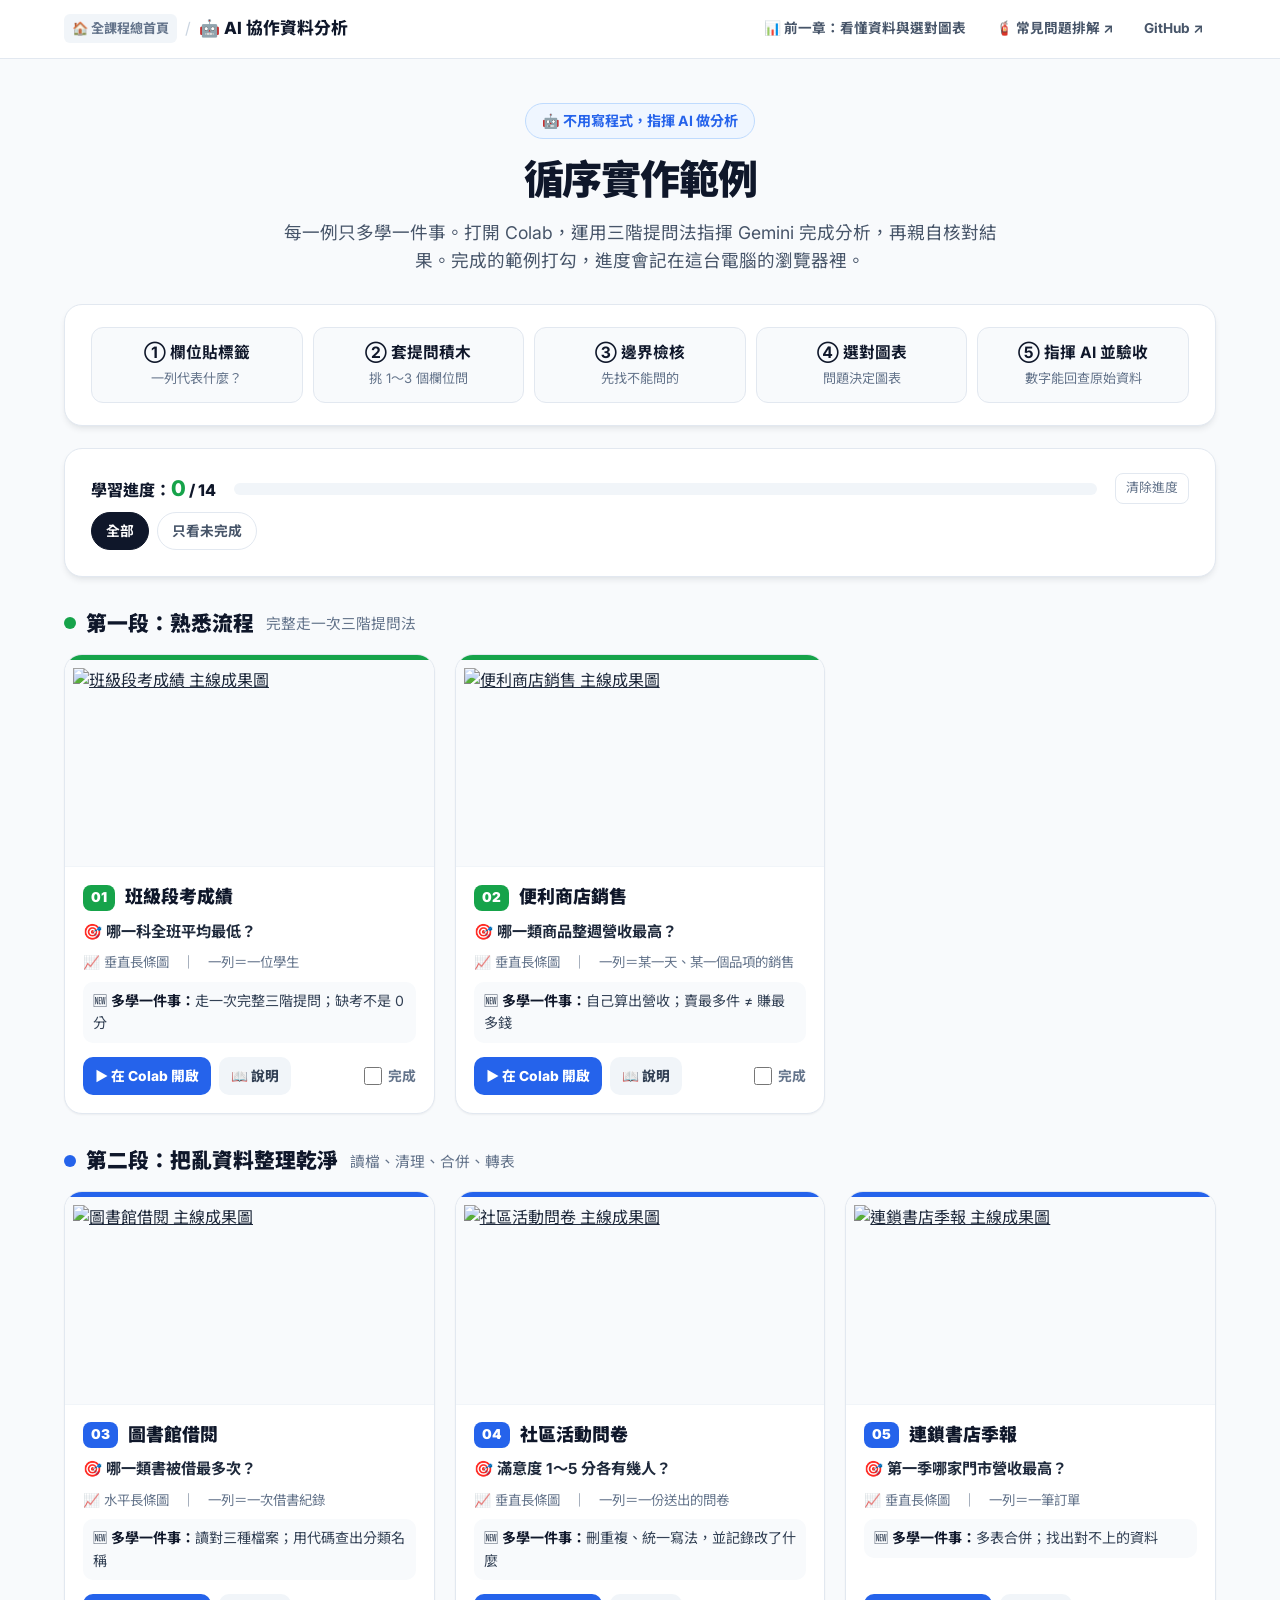
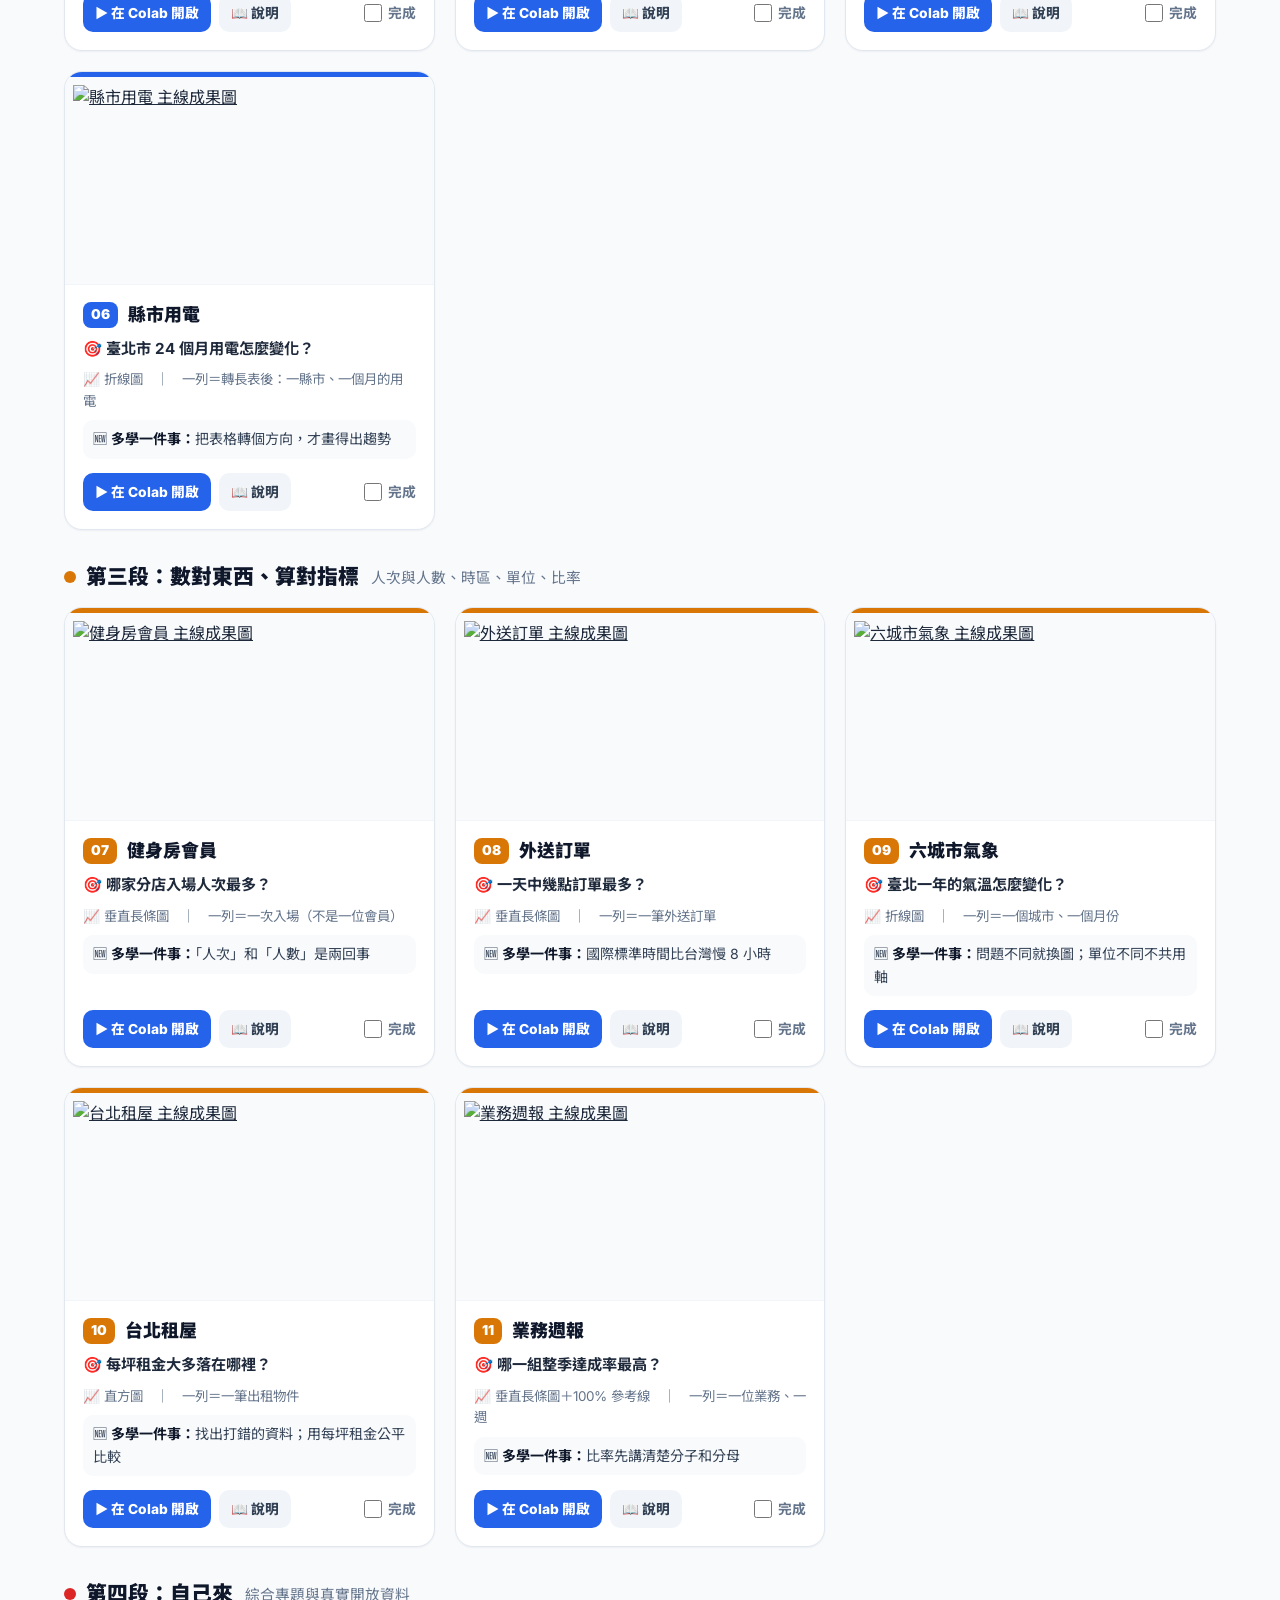
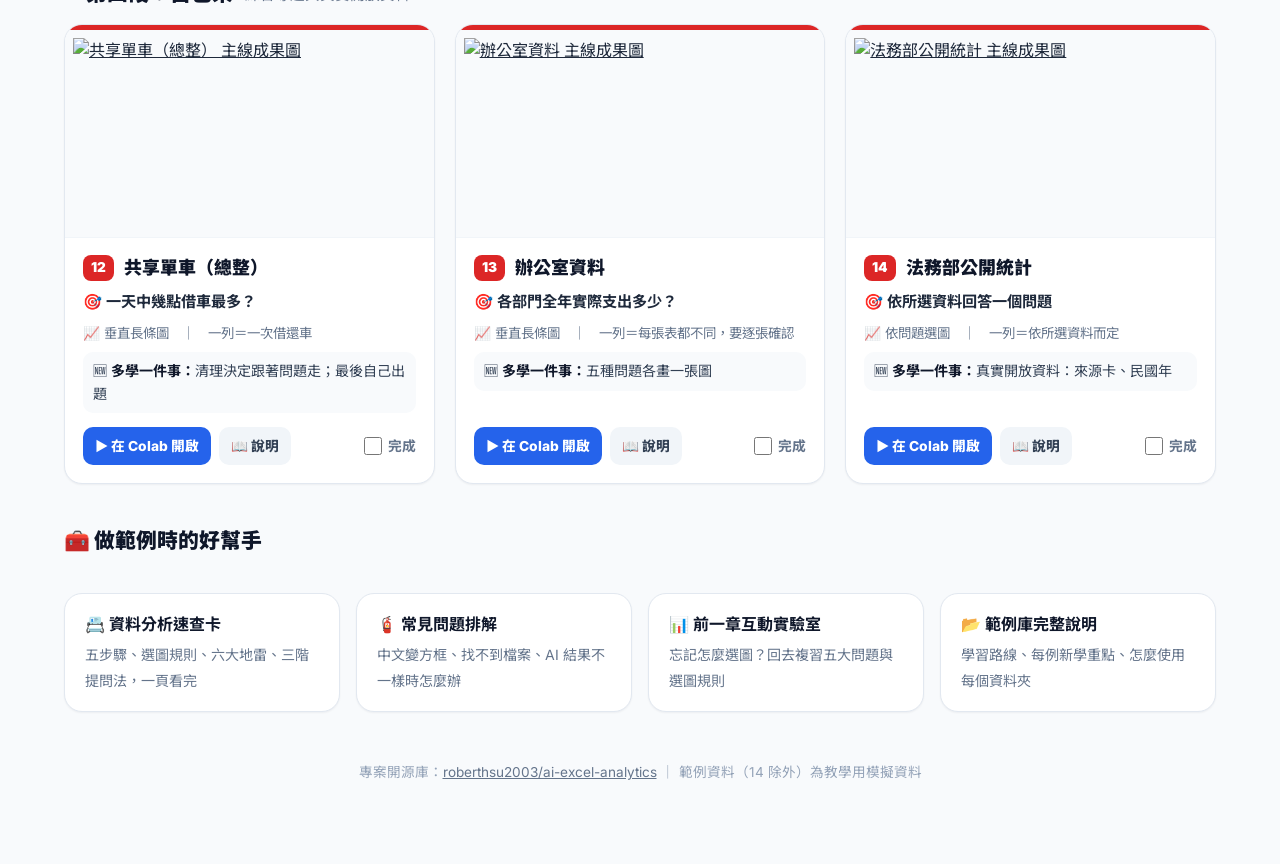
==== commit b3d46e7c: "refactor: update copywriting and remove unused make_report.py scripts across lessons" ====
--- a/docs/ai-examples/index.html
+++ b/docs/ai-examples/index.html
@@ -126,7 +126,7 @@
   <section class="hero">
     <div class="hero-badge">🤖 不用寫程式，指揮 AI 做分析</div>
     <h1>循序實作範例</h1>
-    <p>每一例只多學一件事。打開 Colab，照著五步驟指揮 Gemini 完成分析，再親自核對結果。完成的範例打勾，進度會記在這台電腦的瀏覽器裡。</p>
+    <p>每一例只多學一件事。打開 Colab，運用三階提問法指揮 Gemini 完成分析，再親自核對結果。完成的範例打勾，進度會記在這台電腦的瀏覽器裡。</p>
   </section>
 
   <main class="container">
@@ -168,8 +168,8 @@
   </footer>
 
   <script>
-    const STAGES = [{"id": "s1", "name": "第一段：熟悉流程", "desc": "先完整走一次五步驟", "color": "#16A34A"}, {"id": "s2", "name": "第二段：把亂資料整理乾淨", "desc": "讀檔、清理、合併、轉表", "color": "#2563EB"}, {"id": "s3", "name": "第三段：數對東西、算對指標", "desc": "人次與人數、時區、單位、比率", "color": "#D97706"}, {"id": "s4", "name": "第四段：自己來", "desc": "綜合專題與真實開放資料", "color": "#DC2626"}];
-    const EXAMPLES = [{"id": "01", "title": "班級段考成績", "stage": "s1", "question": "哪一科全班平均最低？", "chart": "垂直長條圖", "new": "走一次完整五步驟；缺考不是 0 分", "row": "一位學生", "img": "https://raw.githubusercontent.com/roberthsu2003/ai-excel-analytics/main/AI%E5%8D%94%E4%BD%9C%E8%B3%87%E6%96%99%E5%88%86%E6%9E%90/01_class_scores/images/main_chart.png", "colab": "https://colab.research.google.com/github/roberthsu2003/ai-excel-analytics/blob/main/AI%E5%8D%94%E4%BD%9C%E8%B3%87%E6%96%99%E5%88%86%E6%9E%90/01_class_scores/lesson.ipynb", "readme": "https://github.com/roberthsu2003/ai-excel-analytics/blob/main/AI%E5%8D%94%E4%BD%9C%E8%B3%87%E6%96%99%E5%88%86%E6%9E%90/01_class_scores/README.md"}, {"id": "02", "title": "便利商店銷售", "stage": "s1", "question": "哪一類商品整週營收最高？", "chart": "垂直長條圖", "new": "自己算出營收；賣最多件 ≠ 賺最多錢", "row": "某一天、某一個品項的銷售", "img": "https://raw.githubusercontent.com/roberthsu2003/ai-excel-analytics/main/AI%E5%8D%94%E4%BD%9C%E8%B3%87%E6%96%99%E5%88%86%E6%9E%90/02_store_sales/images/main_chart.png", "colab": "https://colab.research.google.com/github/roberthsu2003/ai-excel-analytics/blob/main/AI%E5%8D%94%E4%BD%9C%E8%B3%87%E6%96%99%E5%88%86%E6%9E%90/02_store_sales/lesson.ipynb", "readme": "https://github.com/roberthsu2003/ai-excel-analytics/blob/main/AI%E5%8D%94%E4%BD%9C%E8%B3%87%E6%96%99%E5%88%86%E6%9E%90/02_store_sales/README.md"}, {"id": "03", "title": "圖書館借閱", "stage": "s2", "question": "哪一類書被借最多次？", "chart": "水平長條圖", "new": "讀對三種檔案；用代碼查出分類名稱", "row": "一次借書紀錄", "img": "https://raw.githubusercontent.com/roberthsu2003/ai-excel-analytics/main/AI%E5%8D%94%E4%BD%9C%E8%B3%87%E6%96%99%E5%88%86%E6%9E%90/03_library_files/images/main_chart.png", "colab": "https://colab.research.google.com/github/roberthsu2003/ai-excel-analytics/blob/main/AI%E5%8D%94%E4%BD%9C%E8%B3%87%E6%96%99%E5%88%86%E6%9E%90/03_library_files/lesson.ipynb", "readme": "https://github.com/roberthsu2003/ai-excel-analytics/blob/main/AI%E5%8D%94%E4%BD%9C%E8%B3%87%E6%96%99%E5%88%86%E6%9E%90/03_library_files/README.md"}, {"id": "04", "title": "社區活動問卷", "stage": "s2", "question": "滿意度 1～5 分各有幾人？", "chart": "垂直長條圖", "new": "刪重複、統一寫法，並記錄改了什麼", "row": "一份送出的問卷", "img": "https://raw.githubusercontent.com/roberthsu2003/ai-excel-analytics/main/AI%E5%8D%94%E4%BD%9C%E8%B3%87%E6%96%99%E5%88%86%E6%9E%90/04_survey_cleaning/images/main_chart.png", "colab": "https://colab.research.google.com/github/roberthsu2003/ai-excel-analytics/blob/main/AI%E5%8D%94%E4%BD%9C%E8%B3%87%E6%96%99%E5%88%86%E6%9E%90/04_survey_cleaning/lesson.ipynb", "readme": "https://github.com/roberthsu2003/ai-excel-analytics/blob/main/AI%E5%8D%94%E4%BD%9C%E8%B3%87%E6%96%99%E5%88%86%E6%9E%90/04_survey_cleaning/README.md"}, {"id": "05", "title": "連鎖書店季報", "stage": "s2", "question": "第一季哪家門市營收最高？", "chart": "垂直長條圖", "new": "多表合併；找出對不上的資料", "row": "一筆訂單", "img": "https://raw.githubusercontent.com/roberthsu2003/ai-excel-analytics/main/AI%E5%8D%94%E4%BD%9C%E8%B3%87%E6%96%99%E5%88%86%E6%9E%90/05_bookstore_merge/images/main_chart.png", "colab": "https://colab.research.google.com/github/roberthsu2003/ai-excel-analytics/blob/main/AI%E5%8D%94%E4%BD%9C%E8%B3%87%E6%96%99%E5%88%86%E6%9E%90/05_bookstore_merge/lesson.ipynb", "readme": "https://github.com/roberthsu2003/ai-excel-analytics/blob/main/AI%E5%8D%94%E4%BD%9C%E8%B3%87%E6%96%99%E5%88%86%E6%9E%90/05_bookstore_merge/README.md"}, {"id": "06", "title": "縣市用電", "stage": "s2", "question": "臺北市 24 個月用電怎麼變化？", "chart": "折線圖", "new": "把表格轉個方向，才畫得出趨勢", "row": "轉長表後：一縣市、一個月的用電", "img": "https://raw.githubusercontent.com/roberthsu2003/ai-excel-analytics/main/AI%E5%8D%94%E4%BD%9C%E8%B3%87%E6%96%99%E5%88%86%E6%9E%90/06_power_reshape/images/main_chart.png", "colab": "https://colab.research.google.com/github/roberthsu2003/ai-excel-analytics/blob/main/AI%E5%8D%94%E4%BD%9C%E8%B3%87%E6%96%99%E5%88%86%E6%9E%90/06_power_reshape/lesson.ipynb", "readme": "https://github.com/roberthsu2003/ai-excel-analytics/blob/main/AI%E5%8D%94%E4%BD%9C%E8%B3%87%E6%96%99%E5%88%86%E6%9E%90/06_power_reshape/README.md"}, {"id": "07", "title": "健身房會員", "stage": "s3", "question": "哪家分店入場人次最多？", "chart": "垂直長條圖", "new": "「人次」和「人數」是兩回事", "row": "一次入場（不是一位會員）", "img": "https://raw.githubusercontent.com/roberthsu2003/ai-excel-analytics/main/AI%E5%8D%94%E4%BD%9C%E8%B3%87%E6%96%99%E5%88%86%E6%9E%90/07_gym_groupby/images/main_chart.png", "colab": "https://colab.research.google.com/github/roberthsu2003/ai-excel-analytics/blob/main/AI%E5%8D%94%E4%BD%9C%E8%B3%87%E6%96%99%E5%88%86%E6%9E%90/07_gym_groupby/lesson.ipynb", "readme": "https://github.com/roberthsu2003/ai-excel-analytics/blob/main/AI%E5%8D%94%E4%BD%9C%E8%B3%87%E6%96%99%E5%88%86%E6%9E%90/07_gym_groupby/README.md"}, {"id": "08", "title": "外送訂單", "stage": "s3", "question": "一天中幾點訂單最多？", "chart": "垂直長條圖", "new": "國際標準時間比台灣慢 8 小時", "row": "一筆外送訂單", "img": "https://raw.githubusercontent.com/roberthsu2003/ai-excel-analytics/main/AI%E5%8D%94%E4%BD%9C%E8%B3%87%E6%96%99%E5%88%86%E6%9E%90/08_delivery_time/images/main_chart.png", "colab": "https://colab.research.google.com/github/roberthsu2003/ai-excel-analytics/blob/main/AI%E5%8D%94%E4%BD%9C%E8%B3%87%E6%96%99%E5%88%86%E6%9E%90/08_delivery_time/lesson.ipynb", "readme": "https://github.com/roberthsu2003/ai-excel-analytics/blob/main/AI%E5%8D%94%E4%BD%9C%E8%B3%87%E6%96%99%E5%88%86%E6%9E%90/08_delivery_time/README.md"}, {"id": "09", "title": "六城市氣象", "stage": "s3", "question": "臺北一年的氣溫怎麼變化？", "chart": "折線圖", "new": "問題不同就換圖；單位不同不共用軸", "row": "一個城市、一個月份", "img": "https://raw.githubusercontent.com/roberthsu2003/ai-excel-analytics/main/AI%E5%8D%94%E4%BD%9C%E8%B3%87%E6%96%99%E5%88%86%E6%9E%90/09_weather_charts/images/main_chart.png", "colab": "https://colab.research.google.com/github/roberthsu2003/ai-excel-analytics/blob/main/AI%E5%8D%94%E4%BD%9C%E8%B3%87%E6%96%99%E5%88%86%E6%9E%90/09_weather_charts/lesson.ipynb", "readme": "https://github.com/roberthsu2003/ai-excel-analytics/blob/main/AI%E5%8D%94%E4%BD%9C%E8%B3%87%E6%96%99%E5%88%86%E6%9E%90/09_weather_charts/README.md"}, {"id": "10", "title": "台北租屋", "stage": "s3", "question": "每坪租金大多落在哪裡？", "chart": "直方圖", "new": "找出打錯的資料；用每坪租金公平比較", "row": "一筆出租物件", "img": "https://raw.githubusercontent.com/roberthsu2003/ai-excel-analytics/main/AI%E5%8D%94%E4%BD%9C%E8%B3%87%E6%96%99%E5%88%86%E6%9E%90/10_rent_seaborn/images/main_chart.png", "colab": "https://colab.research.google.com/github/roberthsu2003/ai-excel-analytics/blob/main/AI%E5%8D%94%E4%BD%9C%E8%B3%87%E6%96%99%E5%88%86%E6%9E%90/10_rent_seaborn/lesson.ipynb", "readme": "https://github.com/roberthsu2003/ai-excel-analytics/blob/main/AI%E5%8D%94%E4%BD%9C%E8%B3%87%E6%96%99%E5%88%86%E6%9E%90/10_rent_seaborn/README.md"}, {"id": "11", "title": "業務週報", "stage": "s3", "question": "哪一組整季達成率最高？", "chart": "垂直長條圖＋100% 參考線", "new": "比率先講清楚分子和分母", "row": "一位業務、一週", "img": "https://raw.githubusercontent.com/roberthsu2003/ai-excel-analytics/main/AI%E5%8D%94%E4%BD%9C%E8%B3%87%E6%96%99%E5%88%86%E6%9E%90/11_sales_kpi_style/images/main_chart.png", "colab": "https://colab.research.google.com/github/roberthsu2003/ai-excel-analytics/blob/main/AI%E5%8D%94%E4%BD%9C%E8%B3%87%E6%96%99%E5%88%86%E6%9E%90/11_sales_kpi_style/lesson.ipynb", "readme": "https://github.com/roberthsu2003/ai-excel-analytics/blob/main/AI%E5%8D%94%E4%BD%9C%E8%B3%87%E6%96%99%E5%88%86%E6%9E%90/11_sales_kpi_style/README.md"}, {"id": "12", "title": "共享單車（總整）", "stage": "s4", "question": "一天中幾點借車最多？", "chart": "垂直長條圖", "new": "清理決定跟著問題走；最後自己出題", "row": "一次借還車", "img": "https://raw.githubusercontent.com/roberthsu2003/ai-excel-analytics/main/AI%E5%8D%94%E4%BD%9C%E8%B3%87%E6%96%99%E5%88%86%E6%9E%90/12_bike_capstone/images/main_chart.png", "colab": "https://colab.research.google.com/github/roberthsu2003/ai-excel-analytics/blob/main/AI%E5%8D%94%E4%BD%9C%E8%B3%87%E6%96%99%E5%88%86%E6%9E%90/12_bike_capstone/lesson.ipynb", "readme": "https://github.com/roberthsu2003/ai-excel-analytics/blob/main/AI%E5%8D%94%E4%BD%9C%E8%B3%87%E6%96%99%E5%88%86%E6%9E%90/12_bike_capstone/README.md"}, {"id": "13", "title": "辦公室資料", "stage": "s4", "question": "各部門全年實際支出多少？", "chart": "垂直長條圖", "new": "五種問題各畫一張圖", "row": "每張表都不同，要逐張確認", "img": "https://raw.githubusercontent.com/roberthsu2003/ai-excel-analytics/main/AI%E5%8D%94%E4%BD%9C%E8%B3%87%E6%96%99%E5%88%86%E6%9E%90/13_office_chart_basics/images/main_chart.png", "colab": "https://colab.research.google.com/github/roberthsu2003/ai-excel-analytics/blob/main/AI%E5%8D%94%E4%BD%9C%E8%B3%87%E6%96%99%E5%88%86%E6%9E%90/13_office_chart_basics/lesson.ipynb", "readme": "https://github.com/roberthsu2003/ai-excel-analytics/blob/main/AI%E5%8D%94%E4%BD%9C%E8%B3%87%E6%96%99%E5%88%86%E6%9E%90/13_office_chart_basics/README.md"}, {"id": "14", "title": "法務部公開統計", "stage": "s4", "question": "依所選資料回答一個問題", "chart": "依問題選圖", "new": "真實開放資料：來源卡、民國年", "row": "依所選資料而定", "img": "https://raw.githubusercontent.com/roberthsu2003/ai-excel-analytics/main/AI%E5%8D%94%E4%BD%9C%E8%B3%87%E6%96%99%E5%88%86%E6%9E%90/14_moj_public_data/images/main_chart.png", "colab": "https://colab.research.google.com/github/roberthsu2003/ai-excel-analytics/blob/main/AI%E5%8D%94%E4%BD%9C%E8%B3%87%E6%96%99%E5%88%86%E6%9E%90/14_moj_public_data/lesson.ipynb", "readme": "https://github.com/roberthsu2003/ai-excel-analytics/blob/main/AI%E5%8D%94%E4%BD%9C%E8%B3%87%E6%96%99%E5%88%86%E6%9E%90/14_moj_public_data/README.md"}];
+    const STAGES = [{"id": "s1", "name": "第一段：熟悉流程", "desc": "完整走一次三階提問法", "color": "#16A34A"}, {"id": "s2", "name": "第二段：把亂資料整理乾淨", "desc": "讀檔、清理、合併、轉表", "color": "#2563EB"}, {"id": "s3", "name": "第三段：數對東西、算對指標", "desc": "人次與人數、時區、單位、比率", "color": "#D97706"}, {"id": "s4", "name": "第四段：自己來", "desc": "綜合專題與真實開放資料", "color": "#DC2626"}];
+    const EXAMPLES = [{"id": "01", "title": "班級段考成績", "stage": "s1", "question": "哪一科全班平均最低？", "chart": "垂直長條圖", "new": "走一次完整三階提問；缺考不是 0 分", "row": "一位學生", "img": "https://raw.githubusercontent.com/roberthsu2003/ai-excel-analytics/main/AI%E5%8D%94%E4%BD%9C%E8%B3%87%E6%96%99%E5%88%86%E6%9E%90/01_class_scores/images/main_chart.png", "colab": "https://colab.research.google.com/github/roberthsu2003/ai-excel-analytics/blob/main/AI%E5%8D%94%E4%BD%9C%E8%B3%87%E6%96%99%E5%88%86%E6%9E%90/01_class_scores/lesson.ipynb", "readme": "https://github.com/roberthsu2003/ai-excel-analytics/blob/main/AI%E5%8D%94%E4%BD%9C%E8%B3%87%E6%96%99%E5%88%86%E6%9E%90/01_class_scores/README.md"}, {"id": "02", "title": "便利商店銷售", "stage": "s1", "question": "哪一類商品整週營收最高？", "chart": "垂直長條圖", "new": "自己算出營收；賣最多件 ≠ 賺最多錢", "row": "某一天、某一個品項的銷售", "img": "https://raw.githubusercontent.com/roberthsu2003/ai-excel-analytics/main/AI%E5%8D%94%E4%BD%9C%E8%B3%87%E6%96%99%E5%88%86%E6%9E%90/02_store_sales/images/main_chart.png", "colab": "https://colab.research.google.com/github/roberthsu2003/ai-excel-analytics/blob/main/AI%E5%8D%94%E4%BD%9C%E8%B3%87%E6%96%99%E5%88%86%E6%9E%90/02_store_sales/lesson.ipynb", "readme": "https://github.com/roberthsu2003/ai-excel-analytics/blob/main/AI%E5%8D%94%E4%BD%9C%E8%B3%87%E6%96%99%E5%88%86%E6%9E%90/02_store_sales/README.md"}, {"id": "03", "title": "圖書館借閱", "stage": "s2", "question": "哪一類書被借最多次？", "chart": "水平長條圖", "new": "讀對三種檔案；用代碼查出分類名稱", "row": "一次借書紀錄", "img": "https://raw.githubusercontent.com/roberthsu2003/ai-excel-analytics/main/AI%E5%8D%94%E4%BD%9C%E8%B3%87%E6%96%99%E5%88%86%E6%9E%90/03_library_files/images/main_chart.png", "colab": "https://colab.research.google.com/github/roberthsu2003/ai-excel-analytics/blob/main/AI%E5%8D%94%E4%BD%9C%E8%B3%87%E6%96%99%E5%88%86%E6%9E%90/03_library_files/lesson.ipynb", "readme": "https://github.com/roberthsu2003/ai-excel-analytics/blob/main/AI%E5%8D%94%E4%BD%9C%E8%B3%87%E6%96%99%E5%88%86%E6%9E%90/03_library_files/README.md"}, {"id": "04", "title": "社區活動問卷", "stage": "s2", "question": "滿意度 1～5 分各有幾人？", "chart": "垂直長條圖", "new": "刪重複、統一寫法，並記錄改了什麼", "row": "一份送出的問卷", "img": "https://raw.githubusercontent.com/roberthsu2003/ai-excel-analytics/main/AI%E5%8D%94%E4%BD%9C%E8%B3%87%E6%96%99%E5%88%86%E6%9E%90/04_survey_cleaning/images/main_chart.png", "colab": "https://colab.research.google.com/github/roberthsu2003/ai-excel-analytics/blob/main/AI%E5%8D%94%E4%BD%9C%E8%B3%87%E6%96%99%E5%88%86%E6%9E%90/04_survey_cleaning/lesson.ipynb", "readme": "https://github.com/roberthsu2003/ai-excel-analytics/blob/main/AI%E5%8D%94%E4%BD%9C%E8%B3%87%E6%96%99%E5%88%86%E6%9E%90/04_survey_cleaning/README.md"}, {"id": "05", "title": "連鎖書店季報", "stage": "s2", "question": "第一季哪家門市營收最高？", "chart": "垂直長條圖", "new": "多表合併；找出對不上的資料", "row": "一筆訂單", "img": "https://raw.githubusercontent.com/roberthsu2003/ai-excel-analytics/main/AI%E5%8D%94%E4%BD%9C%E8%B3%87%E6%96%99%E5%88%86%E6%9E%90/05_bookstore_merge/images/main_chart.png", "colab": "https://colab.research.google.com/github/roberthsu2003/ai-excel-analytics/blob/main/AI%E5%8D%94%E4%BD%9C%E8%B3%87%E6%96%99%E5%88%86%E6%9E%90/05_bookstore_merge/lesson.ipynb", "readme": "https://github.com/roberthsu2003/ai-excel-analytics/blob/main/AI%E5%8D%94%E4%BD%9C%E8%B3%87%E6%96%99%E5%88%86%E6%9E%90/05_bookstore_merge/README.md"}, {"id": "06", "title": "縣市用電", "stage": "s2", "question": "臺北市 24 個月用電怎麼變化？", "chart": "折線圖", "new": "把表格轉個方向，才畫得出趨勢", "row": "轉長表後：一縣市、一個月的用電", "img": "https://raw.githubusercontent.com/roberthsu2003/ai-excel-analytics/main/AI%E5%8D%94%E4%BD%9C%E8%B3%87%E6%96%99%E5%88%86%E6%9E%90/06_power_reshape/images/main_chart.png", "colab": "https://colab.research.google.com/github/roberthsu2003/ai-excel-analytics/blob/main/AI%E5%8D%94%E4%BD%9C%E8%B3%87%E6%96%99%E5%88%86%E6%9E%90/06_power_reshape/lesson.ipynb", "readme": "https://github.com/roberthsu2003/ai-excel-analytics/blob/main/AI%E5%8D%94%E4%BD%9C%E8%B3%87%E6%96%99%E5%88%86%E6%9E%90/06_power_reshape/README.md"}, {"id": "07", "title": "健身房會員", "stage": "s3", "question": "哪家分店入場人次最多？", "chart": "垂直長條圖", "new": "「人次」和「人數」是兩回事", "row": "一次入場（不是一位會員）", "img": "https://raw.githubusercontent.com/roberthsu2003/ai-excel-analytics/main/AI%E5%8D%94%E4%BD%9C%E8%B3%87%E6%96%99%E5%88%86%E6%9E%90/07_gym_groupby/images/main_chart.png", "colab": "https://colab.research.google.com/github/roberthsu2003/ai-excel-analytics/blob/main/AI%E5%8D%94%E4%BD%9C%E8%B3%87%E6%96%99%E5%88%86%E6%9E%90/07_gym_groupby/lesson.ipynb", "readme": "https://github.com/roberthsu2003/ai-excel-analytics/blob/main/AI%E5%8D%94%E4%BD%9C%E8%B3%87%E6%96%99%E5%88%86%E6%9E%90/07_gym_groupby/README.md"}, {"id": "08", "title": "外送訂單", "stage": "s3", "question": "一天中幾點訂單最多？", "chart": "垂直長條圖", "new": "國際標準時間比台灣慢 8 小時", "row": "一筆外送訂單", "img": "https://raw.githubusercontent.com/roberthsu2003/ai-excel-analytics/main/AI%E5%8D%94%E4%BD%9C%E8%B3%87%E6%96%99%E5%88%86%E6%9E%90/08_delivery_time/images/main_chart.png", "colab": "https://colab.research.google.com/github/roberthsu2003/ai-excel-analytics/blob/main/AI%E5%8D%94%E4%BD%9C%E8%B3%87%E6%96%99%E5%88%86%E6%9E%90/08_delivery_time/lesson.ipynb", "readme": "https://github.com/roberthsu2003/ai-excel-analytics/blob/main/AI%E5%8D%94%E4%BD%9C%E8%B3%87%E6%96%99%E5%88%86%E6%9E%90/08_delivery_time/README.md"}, {"id": "09", "title": "六城市氣象", "stage": "s3", "question": "臺北一年的氣溫怎麼變化？", "chart": "折線圖", "new": "問題不同就換圖；單位不同不共用軸", "row": "一個城市、一個月份", "img": "https://raw.githubusercontent.com/roberthsu2003/ai-excel-analytics/main/AI%E5%8D%94%E4%BD%9C%E8%B3%87%E6%96%99%E5%88%86%E6%9E%90/09_weather_charts/images/main_chart.png", "colab": "https://colab.research.google.com/github/roberthsu2003/ai-excel-analytics/blob/main/AI%E5%8D%94%E4%BD%9C%E8%B3%87%E6%96%99%E5%88%86%E6%9E%90/09_weather_charts/lesson.ipynb", "readme": "https://github.com/roberthsu2003/ai-excel-analytics/blob/main/AI%E5%8D%94%E4%BD%9C%E8%B3%87%E6%96%99%E5%88%86%E6%9E%90/09_weather_charts/README.md"}, {"id": "10", "title": "台北租屋", "stage": "s3", "question": "每坪租金大多落在哪裡？", "chart": "直方圖", "new": "找出打錯的資料；用每坪租金公平比較", "row": "一筆出租物件", "img": "https://raw.githubusercontent.com/roberthsu2003/ai-excel-analytics/main/AI%E5%8D%94%E4%BD%9C%E8%B3%87%E6%96%99%E5%88%86%E6%9E%90/10_rent_seaborn/images/main_chart.png", "colab": "https://colab.research.google.com/github/roberthsu2003/ai-excel-analytics/blob/main/AI%E5%8D%94%E4%BD%9C%E8%B3%87%E6%96%99%E5%88%86%E6%9E%90/10_rent_seaborn/lesson.ipynb", "readme": "https://github.com/roberthsu2003/ai-excel-analytics/blob/main/AI%E5%8D%94%E4%BD%9C%E8%B3%87%E6%96%99%E5%88%86%E6%9E%90/10_rent_seaborn/README.md"}, {"id": "11", "title": "業務週報", "stage": "s3", "question": "哪一組整季達成率最高？", "chart": "垂直長條圖＋100% 參考線", "new": "比率先講清楚分子和分母", "row": "一位業務、一週", "img": "https://raw.githubusercontent.com/roberthsu2003/ai-excel-analytics/main/AI%E5%8D%94%E4%BD%9C%E8%B3%87%E6%96%99%E5%88%86%E6%9E%90/11_sales_kpi_style/images/main_chart.png", "colab": "https://colab.research.google.com/github/roberthsu2003/ai-excel-analytics/blob/main/AI%E5%8D%94%E4%BD%9C%E8%B3%87%E6%96%99%E5%88%86%E6%9E%90/11_sales_kpi_style/lesson.ipynb", "readme": "https://github.com/roberthsu2003/ai-excel-analytics/blob/main/AI%E5%8D%94%E4%BD%9C%E8%B3%87%E6%96%99%E5%88%86%E6%9E%90/11_sales_kpi_style/README.md"}, {"id": "12", "title": "共享單車（總整）", "stage": "s4", "question": "一天中幾點借車最多？", "chart": "垂直長條圖", "new": "清理決定跟著問題走；最後自己出題", "row": "一次借還車", "img": "https://raw.githubusercontent.com/roberthsu2003/ai-excel-analytics/main/AI%E5%8D%94%E4%BD%9C%E8%B3%87%E6%96%99%E5%88%86%E6%9E%90/12_bike_capstone/images/main_chart.png", "colab": "https://colab.research.google.com/github/roberthsu2003/ai-excel-analytics/blob/main/AI%E5%8D%94%E4%BD%9C%E8%B3%87%E6%96%99%E5%88%86%E6%9E%90/12_bike_capstone/lesson.ipynb", "readme": "https://github.com/roberthsu2003/ai-excel-analytics/blob/main/AI%E5%8D%94%E4%BD%9C%E8%B3%87%E6%96%99%E5%88%86%E6%9E%90/12_bike_capstone/README.md"}, {"id": "13", "title": "辦公室資料", "stage": "s4", "question": "各部門全年實際支出多少？", "chart": "垂直長條圖", "new": "五種問題各畫一張圖", "row": "每張表都不同，要逐張確認", "img": "https://raw.githubusercontent.com/roberthsu2003/ai-excel-analytics/main/AI%E5%8D%94%E4%BD%9C%E8%B3%87%E6%96%99%E5%88%86%E6%9E%90/13_office_chart_basics/images/main_chart.png", "colab": "https://colab.research.google.com/github/roberthsu2003/ai-excel-analytics/blob/main/AI%E5%8D%94%E4%BD%9C%E8%B3%87%E6%96%99%E5%88%86%E6%9E%90/13_office_chart_basics/lesson.ipynb", "readme": "https://github.com/roberthsu2003/ai-excel-analytics/blob/main/AI%E5%8D%94%E4%BD%9C%E8%B3%87%E6%96%99%E5%88%86%E6%9E%90/13_office_chart_basics/README.md"}, {"id": "14", "title": "法務部公開統計", "stage": "s4", "question": "依所選資料回答一個問題", "chart": "依問題選圖", "new": "真實開放資料：來源卡、民國年", "row": "依所選資料而定", "img": "https://raw.githubusercontent.com/roberthsu2003/ai-excel-analytics/main/AI%E5%8D%94%E4%BD%9C%E8%B3%87%E6%96%99%E5%88%86%E6%9E%90/14_moj_public_data/images/main_chart.png", "colab": "https://colab.research.google.com/github/roberthsu2003/ai-excel-analytics/blob/main/AI%E5%8D%94%E4%BD%9C%E8%B3%87%E6%96%99%E5%88%86%E6%9E%90/14_moj_public_data/lesson.ipynb", "readme": "https://github.com/roberthsu2003/ai-excel-analytics/blob/main/AI%E5%8D%94%E4%BD%9C%E8%B3%87%E6%96%99%E5%88%86%E6%9E%90/14_moj_public_data/README.md"}];
     const KEY = 'ai-examples-done-v1';
     let filter = 'all';
 
@@ -220,7 +220,7 @@
             </div>
             <div class="grid">${items.map(ex => card(ex, st.color)).join('')}</div>
           </section>`;
-      }).join('') || '<div class="panel" style="text-align:center;font-weight:700;">🎉 全部完成了！可以挑戰用自己的資料走一次五步驟。</div>';
+      }).join('') || '<div class="panel" style="text-align:center;font-weight:700;">🎉 全部完成了！可以挑戰用自己的資料走一次三階提問。</div>';
 
       root.querySelectorAll('.done-toggle input').forEach(box => {
         box.addEventListener('change', e => {
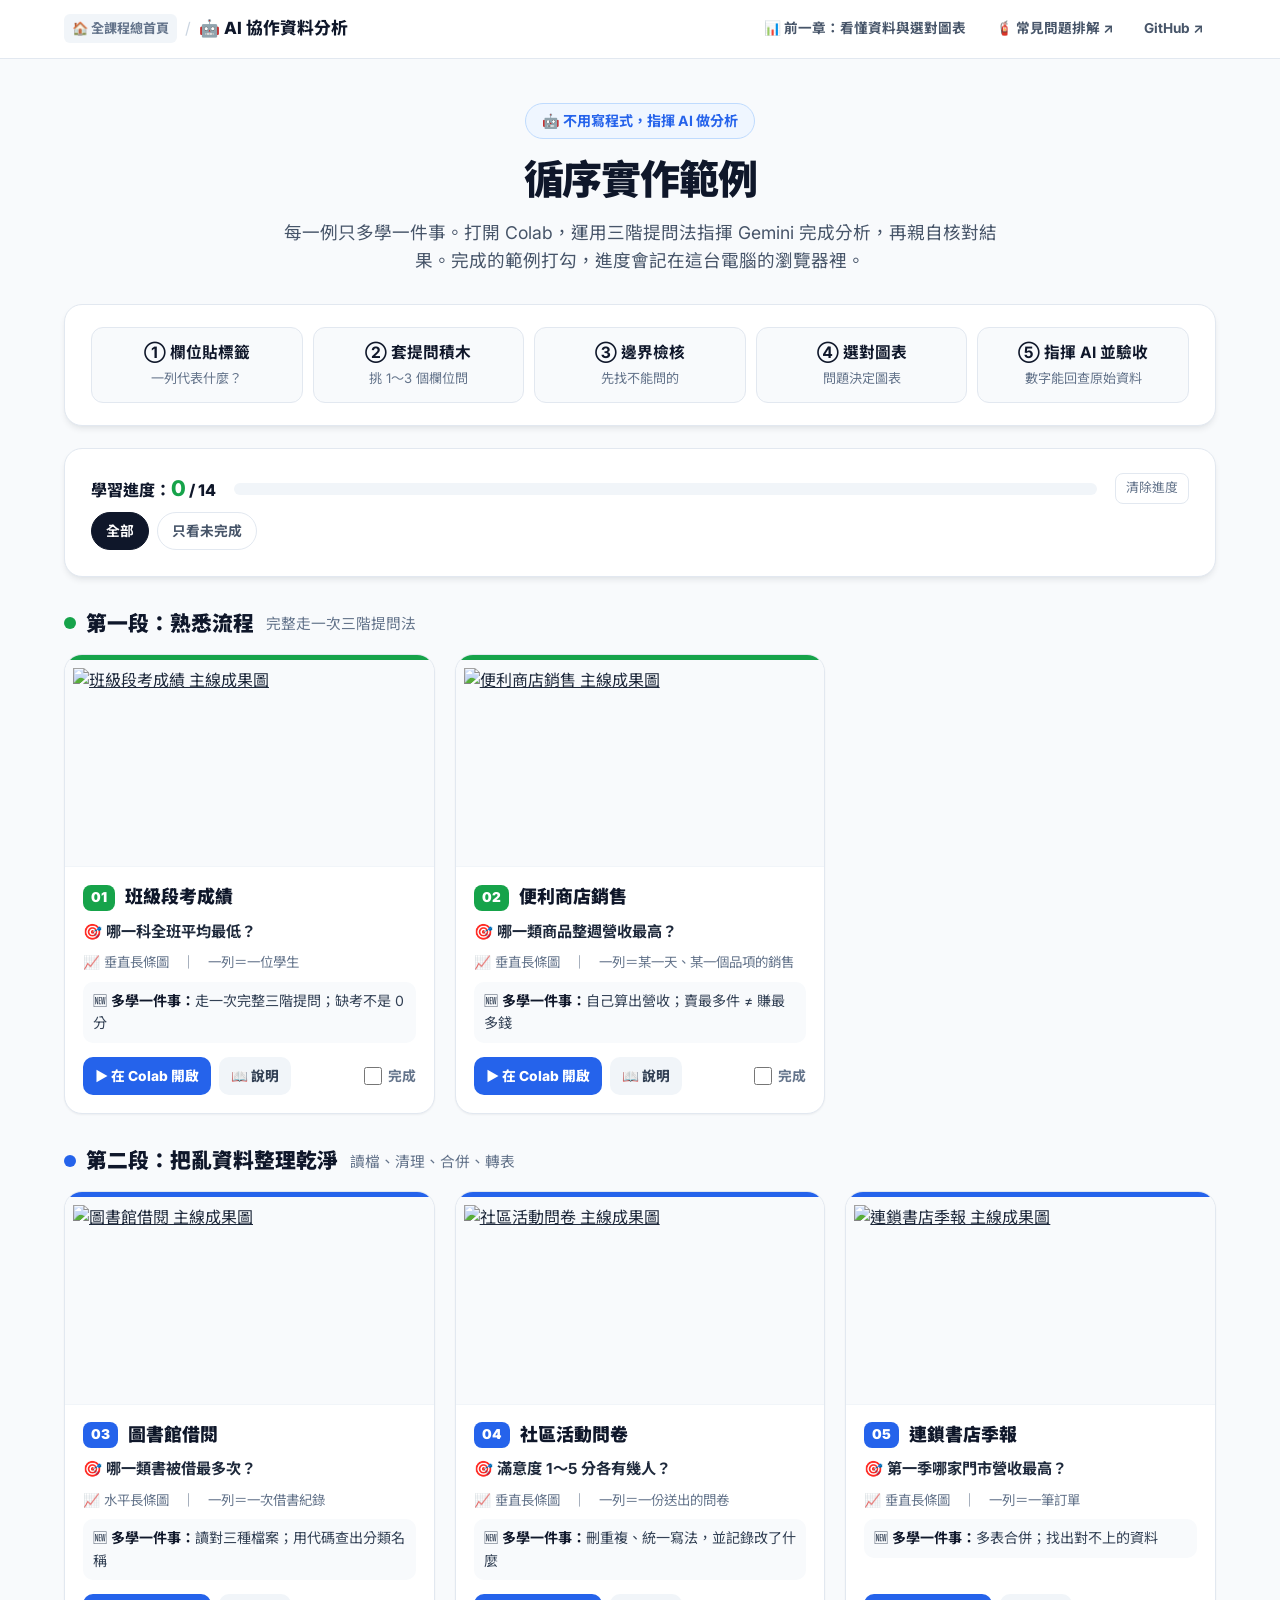
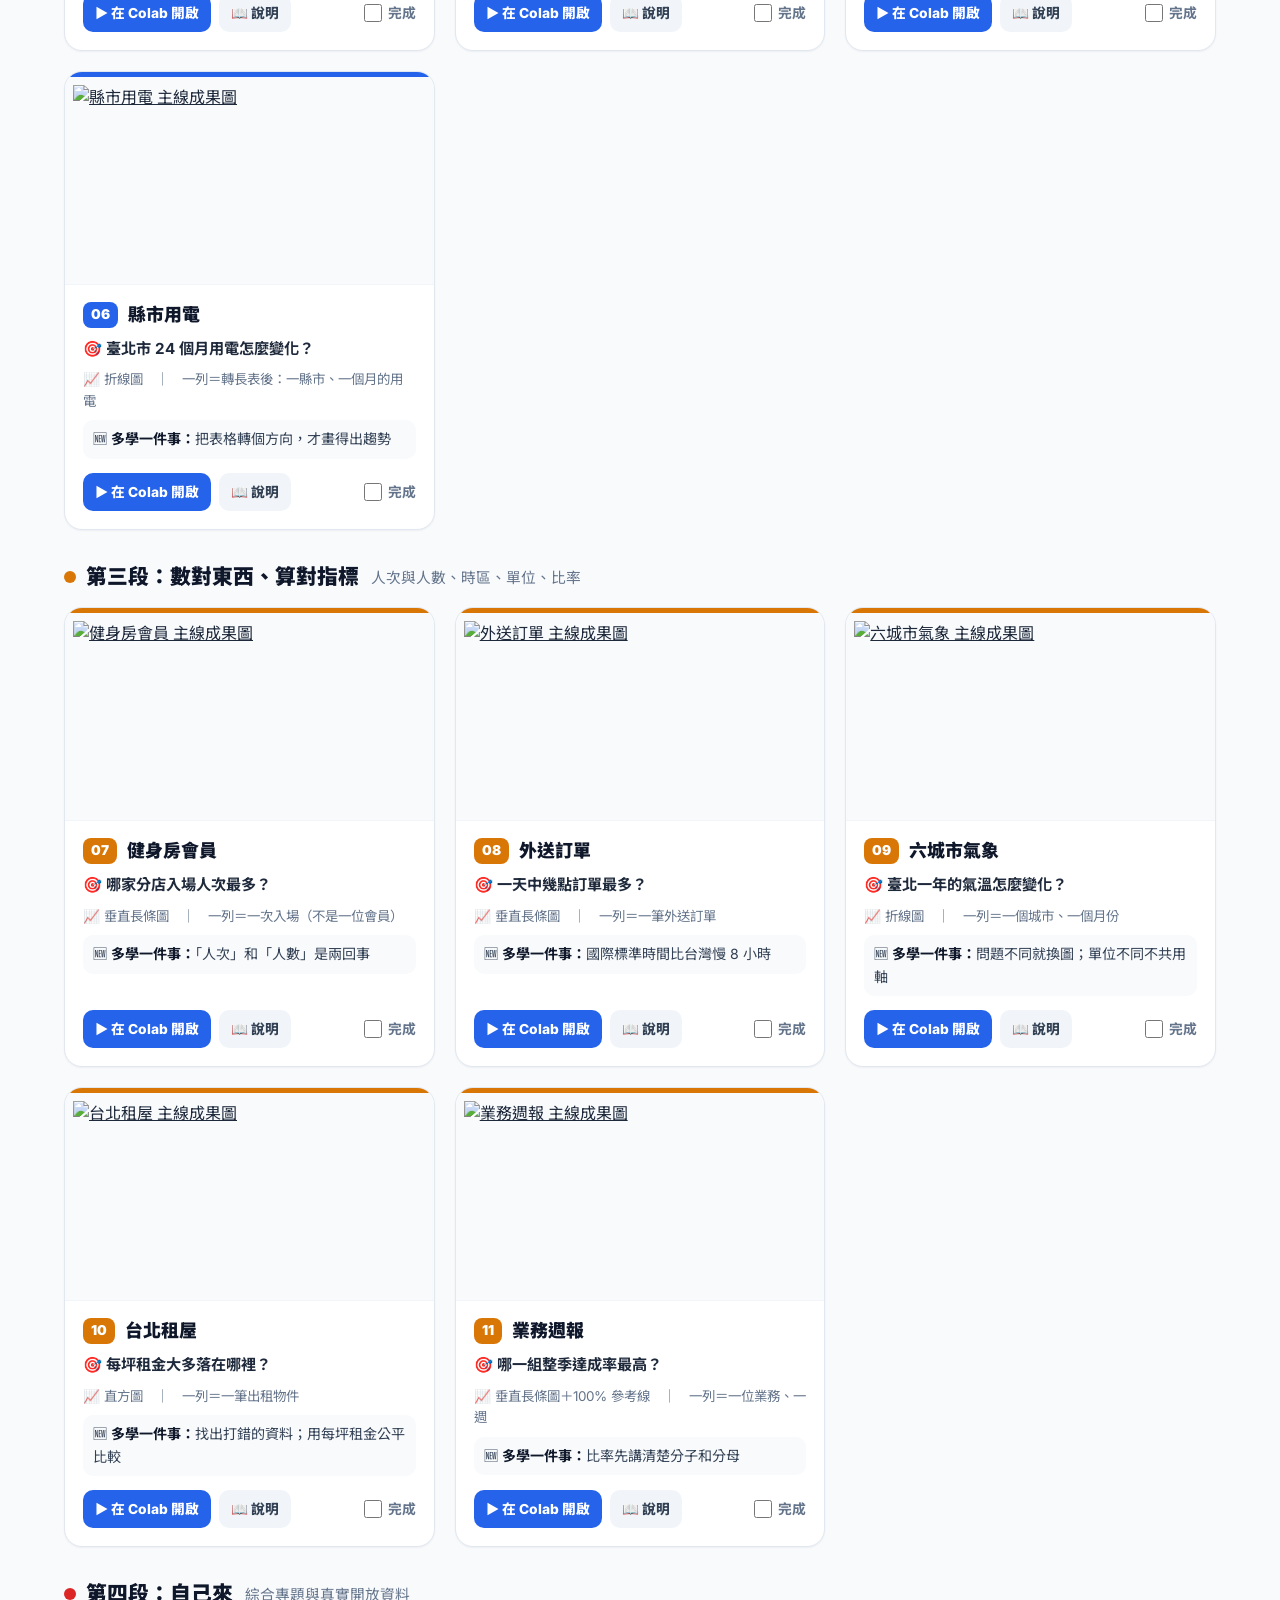
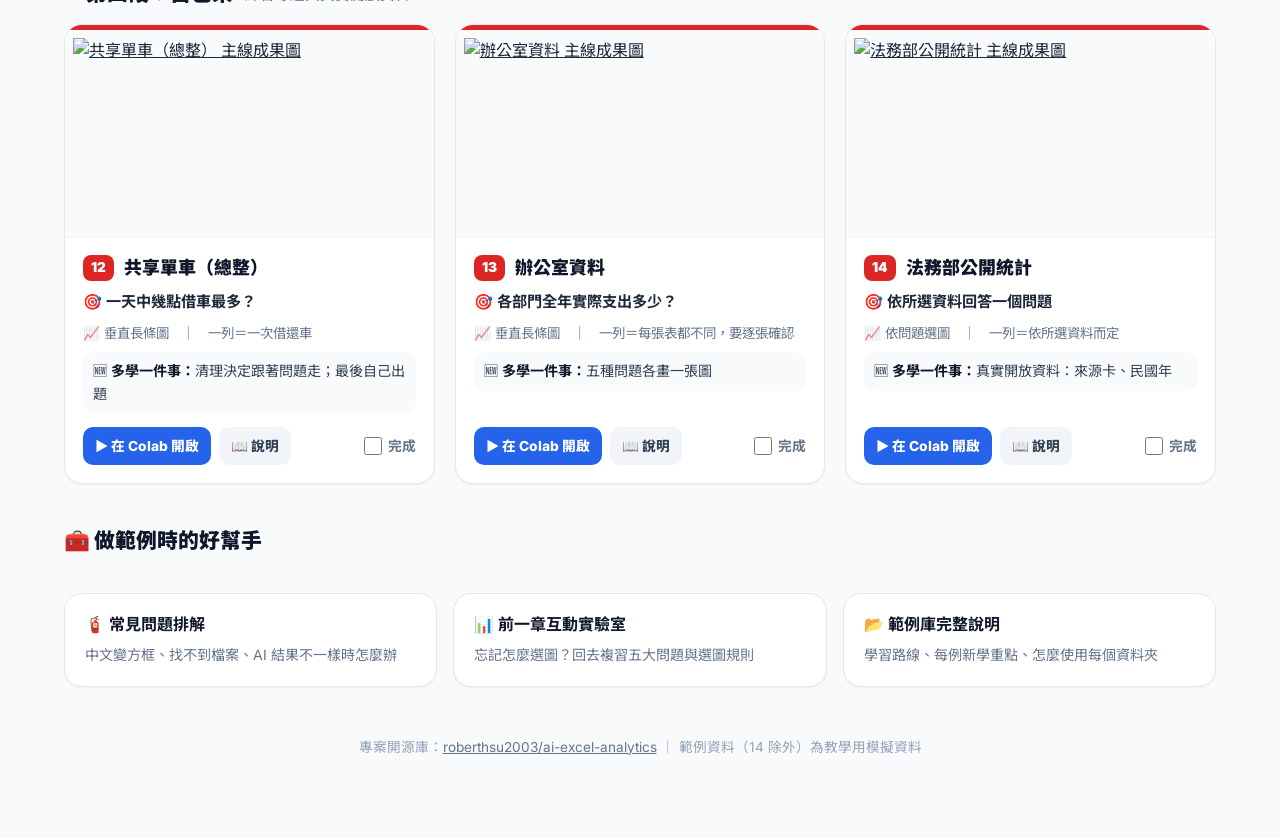
==== commit d5d9c8e3: "docs: remove quick reference card link and update documentation files" ====
--- a/docs/ai-examples/index.html
+++ b/docs/ai-examples/index.html
@@ -156,7 +156,6 @@
 
     <h2 class="section-title">🧰 做範例時的好幫手</h2>
     <div class="tools">
-      <a class="tool" href="https://github.com/roberthsu2003/ai-excel-analytics/blob/main/%E5%9C%96%E8%A7%A3/%E8%B3%87%E6%96%99%E5%88%86%E6%9E%90%E9%80%9F%E6%9F%A5%E5%8D%A1.svg" target="_blank"><b>📇 資料分析速查卡</b><span>五步驟、選圖規則、六大地雷、三階提問法，一頁看完</span></a>
       <a class="tool" href="https://github.com/roberthsu2003/ai-excel-analytics/blob/main/AI%E5%8D%94%E4%BD%9C%E8%B3%87%E6%96%99%E5%88%86%E6%9E%90/%E5%B8%B8%E8%A6%8B%E5%95%8F%E9%A1%8C%E6%8E%92%E8%A7%A3.md" target="_blank"><b>🧯 常見問題排解</b><span>中文變方框、找不到檔案、AI 結果不一樣時怎麼辦</span></a>
       <a class="tool" href="../chart-selection/index.html"><b>📊 前一章互動實驗室</b><span>忘記怎麼選圖？回去複習五大問題與選圖規則</span></a>
       <a class="tool" href="https://github.com/roberthsu2003/ai-excel-analytics/blob/main/AI%E5%8D%94%E4%BD%9C%E8%B3%87%E6%96%99%E5%88%86%E6%9E%90/README.md" target="_blank"><b>📂 範例庫完整說明</b><span>學習路線、每例新學重點、怎麼使用每個資料夾</span></a>
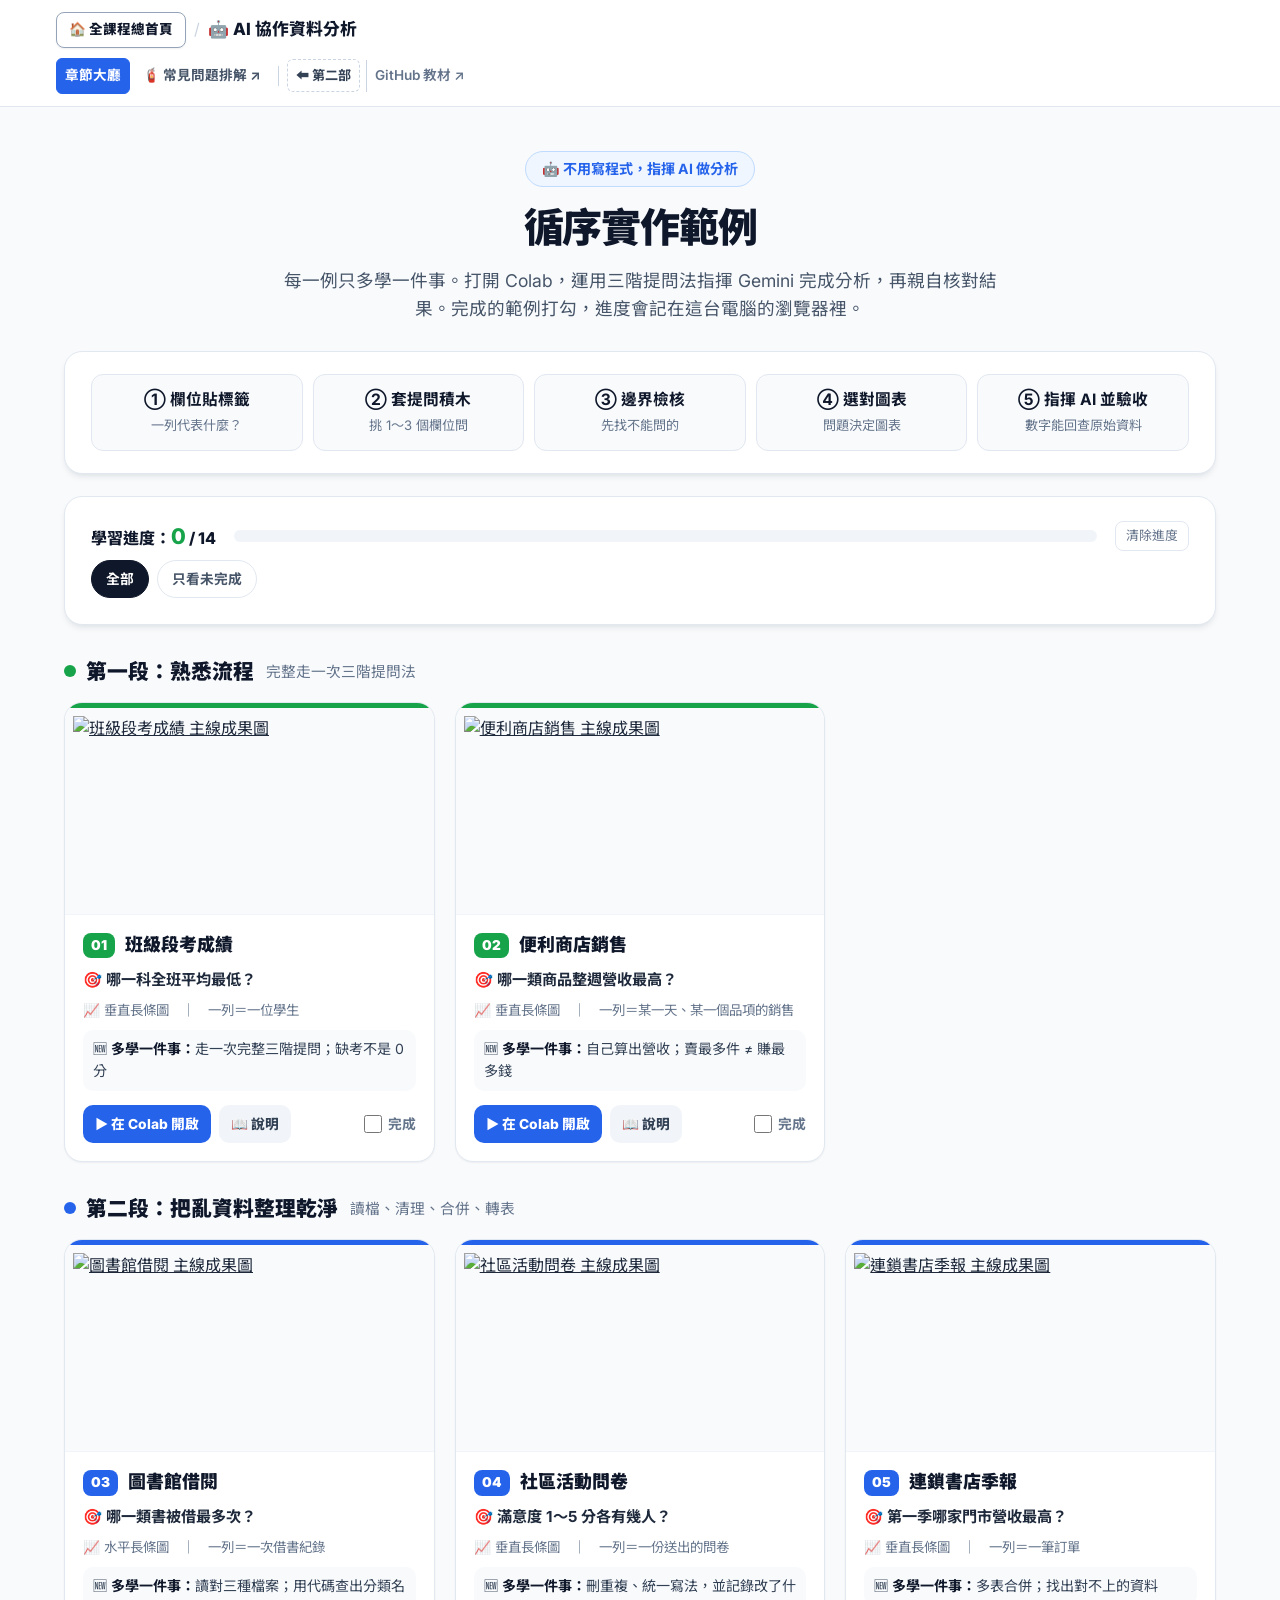
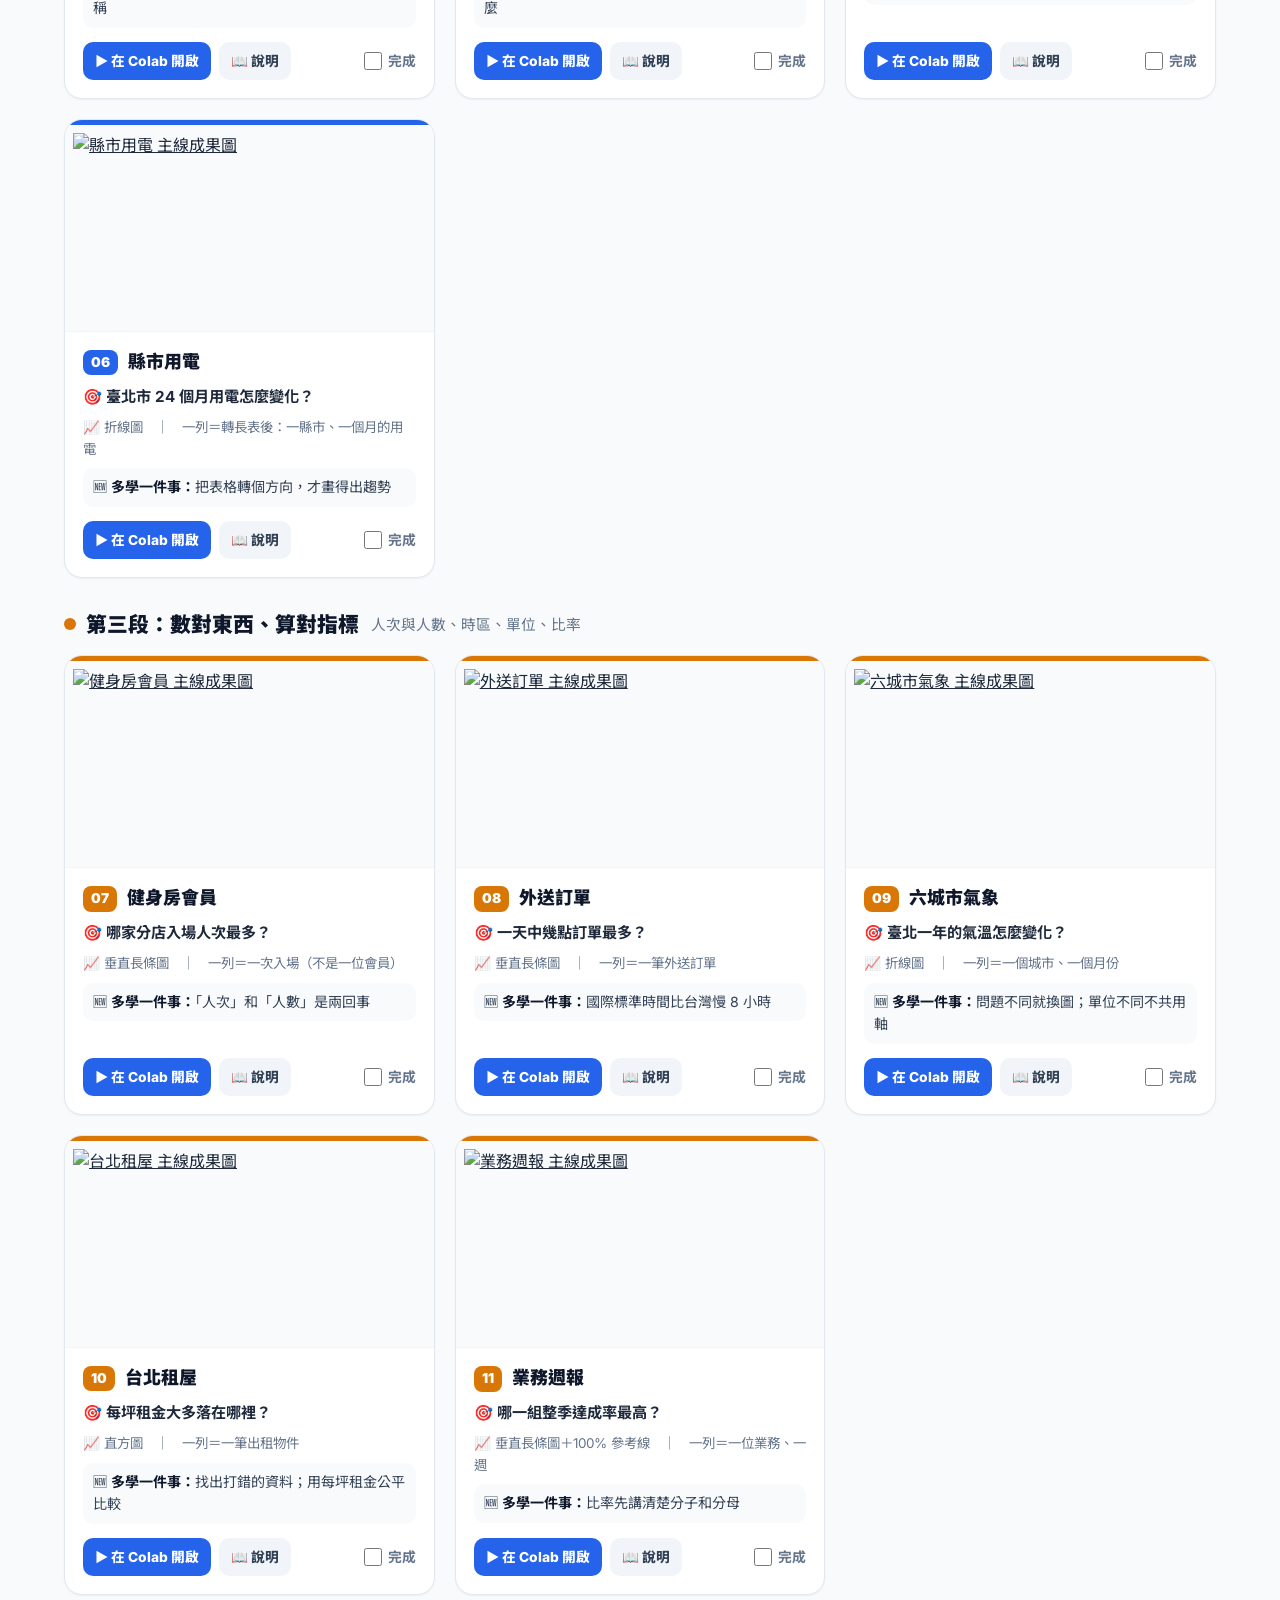
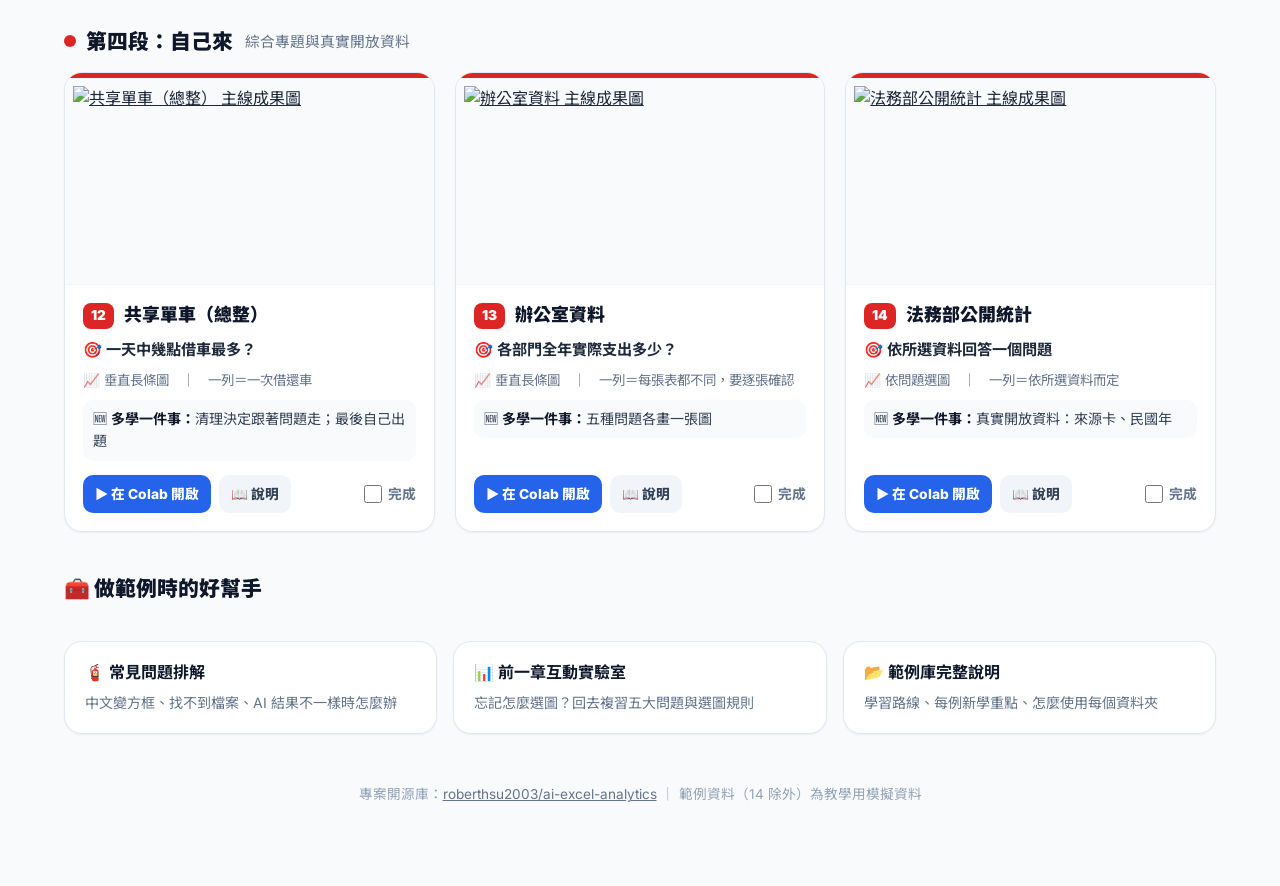
==== commit c8e446e6: "feat: 三部互動專區統一導覽列，並修正手機版溢出 - 新增 docs/shared/js/site-nav.js 共用導覽列；各章節 js/nav.js 只保留設定 - 「全課程總首頁」改為明顯的" ====
--- a/docs/ai-examples/index.html
+++ b/docs/ai-examples/index.html
@@ -22,15 +22,6 @@
     * { box-sizing: border-box; margin: 0; padding: 0; }
     body { font-family: 'Inter', 'Noto Sans TC', -apple-system, sans-serif; background: #F8FAFC; color: var(--slate-800); line-height: 1.6; padding-bottom: 80px; }
     a { color: inherit; }
-
-    header { background: rgba(255,255,255,0.95); backdrop-filter: blur(12px); border-bottom: 1px solid var(--slate-200); position: sticky; top: 0; z-index: 100; }
-    .nav { max-width: 1200px; margin: 0 auto; padding: 12px 24px; display: flex; justify-content: space-between; align-items: center; flex-wrap: wrap; gap: 10px; }
-    .crumb { display: flex; align-items: center; gap: 8px; }
-    .crumb .home { font-size: 0.82rem; font-weight: 700; color: var(--slate-500); text-decoration: none; padding: 4px 8px; border-radius: 6px; background: var(--slate-100); }
-    .crumb .here { font-weight: 800; font-size: 1.05rem; color: var(--slate-900); text-decoration: none; }
-    .nav-links { display: flex; gap: 6px; flex-wrap: wrap; }
-    .nav-links a { text-decoration: none; font-size: 0.85rem; font-weight: 700; padding: 6px 12px; border-radius: 6px; color: var(--slate-600); }
-    .nav-links a:hover { background: var(--slate-100); color: var(--slate-900); }
 
     .hero { max-width: 1000px; margin: 44px auto 28px; padding: 0 24px; text-align: center; }
     .hero-badge { display: inline-flex; gap: 6px; padding: 6px 16px; background: var(--primary-light); border: 1px solid var(--primary-border); border-radius: 999px; color: var(--primary); font-size: 0.88rem; font-weight: 700; margin-bottom: 16px; }
@@ -106,23 +97,9 @@
       .grid { grid-template-columns: 1fr; }
     }
   </style>
+  <script src="./js/nav.js"></script>
 </head>
 <body>
-  <header>
-    <div class="nav">
-      <div class="crumb">
-        <a class="home" href="../index.html">🏠 全課程總首頁</a>
-        <span style="color: var(--slate-300);">/</span>
-        <a class="here" href="./index.html">🤖 AI 協作資料分析</a>
-      </div>
-      <nav class="nav-links">
-        <a href="../chart-selection/index.html">📊 前一章：看懂資料與選對圖表</a>
-        <a href="https://github.com/roberthsu2003/ai-excel-analytics/blob/main/AI%E5%8D%94%E4%BD%9C%E8%B3%87%E6%96%99%E5%88%86%E6%9E%90/%E5%B8%B8%E8%A6%8B%E5%95%8F%E9%A1%8C%E6%8E%92%E8%A7%A3.md" target="_blank">🧯 常見問題排解 ↗</a>
-        <a href="https://github.com/roberthsu2003/ai-excel-analytics" target="_blank">GitHub ↗</a>
-      </nav>
-    </div>
-  </header>
-
   <section class="hero">
     <div class="hero-badge">🤖 不用寫程式，指揮 AI 做分析</div>
     <h1>循序實作範例</h1>
@@ -156,9 +133,9 @@
 
     <h2 class="section-title">🧰 做範例時的好幫手</h2>
     <div class="tools">
-      <a class="tool" href="https://github.com/roberthsu2003/ai-excel-analytics/blob/main/AI%E5%8D%94%E4%BD%9C%E8%B3%87%E6%96%99%E5%88%86%E6%9E%90/%E5%B8%B8%E8%A6%8B%E5%95%8F%E9%A1%8C%E6%8E%92%E8%A7%A3.md" target="_blank"><b>🧯 常見問題排解</b><span>中文變方框、找不到檔案、AI 結果不一樣時怎麼辦</span></a>
+      <a class="tool" href="https://github.com/roberthsu2003/ai-excel-analytics/blob/main/03_AI%E5%8D%94%E4%BD%9C%E8%B3%87%E6%96%99%E5%88%86%E6%9E%90/%E5%B8%B8%E8%A6%8B%E5%95%8F%E9%A1%8C%E6%8E%92%E8%A7%A3.md" target="_blank"><b>🧯 常見問題排解</b><span>中文變方框、找不到檔案、AI 結果不一樣時怎麼辦</span></a>
       <a class="tool" href="../chart-selection/index.html"><b>📊 前一章互動實驗室</b><span>忘記怎麼選圖？回去複習五大問題與選圖規則</span></a>
-      <a class="tool" href="https://github.com/roberthsu2003/ai-excel-analytics/blob/main/AI%E5%8D%94%E4%BD%9C%E8%B3%87%E6%96%99%E5%88%86%E6%9E%90/README.md" target="_blank"><b>📂 範例庫完整說明</b><span>學習路線、每例新學重點、怎麼使用每個資料夾</span></a>
+      <a class="tool" href="https://github.com/roberthsu2003/ai-excel-analytics/blob/main/03_AI%E5%8D%94%E4%BD%9C%E8%B3%87%E6%96%99%E5%88%86%E6%9E%90/README.md" target="_blank"><b>📂 範例庫完整說明</b><span>學習路線、每例新學重點、怎麼使用每個資料夾</span></a>
     </div>
   </main>
 
@@ -168,7 +145,7 @@
 
   <script>
     const STAGES = [{"id": "s1", "name": "第一段：熟悉流程", "desc": "完整走一次三階提問法", "color": "#16A34A"}, {"id": "s2", "name": "第二段：把亂資料整理乾淨", "desc": "讀檔、清理、合併、轉表", "color": "#2563EB"}, {"id": "s3", "name": "第三段：數對東西、算對指標", "desc": "人次與人數、時區、單位、比率", "color": "#D97706"}, {"id": "s4", "name": "第四段：自己來", "desc": "綜合專題與真實開放資料", "color": "#DC2626"}];
-    const EXAMPLES = [{"id": "01", "title": "班級段考成績", "stage": "s1", "question": "哪一科全班平均最低？", "chart": "垂直長條圖", "new": "走一次完整三階提問；缺考不是 0 分", "row": "一位學生", "img": "https://raw.githubusercontent.com/roberthsu2003/ai-excel-analytics/main/AI%E5%8D%94%E4%BD%9C%E8%B3%87%E6%96%99%E5%88%86%E6%9E%90/01_class_scores/images/main_chart.png", "colab": "https://colab.research.google.com/github/roberthsu2003/ai-excel-analytics/blob/main/AI%E5%8D%94%E4%BD%9C%E8%B3%87%E6%96%99%E5%88%86%E6%9E%90/01_class_scores/lesson.ipynb", "readme": "https://github.com/roberthsu2003/ai-excel-analytics/blob/main/AI%E5%8D%94%E4%BD%9C%E8%B3%87%E6%96%99%E5%88%86%E6%9E%90/01_class_scores/README.md"}, {"id": "02", "title": "便利商店銷售", "stage": "s1", "question": "哪一類商品整週營收最高？", "chart": "垂直長條圖", "new": "自己算出營收；賣最多件 ≠ 賺最多錢", "row": "某一天、某一個品項的銷售", "img": "https://raw.githubusercontent.com/roberthsu2003/ai-excel-analytics/main/AI%E5%8D%94%E4%BD%9C%E8%B3%87%E6%96%99%E5%88%86%E6%9E%90/02_store_sales/images/main_chart.png", "colab": "https://colab.research.google.com/github/roberthsu2003/ai-excel-analytics/blob/main/AI%E5%8D%94%E4%BD%9C%E8%B3%87%E6%96%99%E5%88%86%E6%9E%90/02_store_sales/lesson.ipynb", "readme": "https://github.com/roberthsu2003/ai-excel-analytics/blob/main/AI%E5%8D%94%E4%BD%9C%E8%B3%87%E6%96%99%E5%88%86%E6%9E%90/02_store_sales/README.md"}, {"id": "03", "title": "圖書館借閱", "stage": "s2", "question": "哪一類書被借最多次？", "chart": "水平長條圖", "new": "讀對三種檔案；用代碼查出分類名稱", "row": "一次借書紀錄", "img": "https://raw.githubusercontent.com/roberthsu2003/ai-excel-analytics/main/AI%E5%8D%94%E4%BD%9C%E8%B3%87%E6%96%99%E5%88%86%E6%9E%90/03_library_files/images/main_chart.png", "colab": "https://colab.research.google.com/github/roberthsu2003/ai-excel-analytics/blob/main/AI%E5%8D%94%E4%BD%9C%E8%B3%87%E6%96%99%E5%88%86%E6%9E%90/03_library_files/lesson.ipynb", "readme": "https://github.com/roberthsu2003/ai-excel-analytics/blob/main/AI%E5%8D%94%E4%BD%9C%E8%B3%87%E6%96%99%E5%88%86%E6%9E%90/03_library_files/README.md"}, {"id": "04", "title": "社區活動問卷", "stage": "s2", "question": "滿意度 1～5 分各有幾人？", "chart": "垂直長條圖", "new": "刪重複、統一寫法，並記錄改了什麼", "row": "一份送出的問卷", "img": "https://raw.githubusercontent.com/roberthsu2003/ai-excel-analytics/main/AI%E5%8D%94%E4%BD%9C%E8%B3%87%E6%96%99%E5%88%86%E6%9E%90/04_survey_cleaning/images/main_chart.png", "colab": "https://colab.research.google.com/github/roberthsu2003/ai-excel-analytics/blob/main/AI%E5%8D%94%E4%BD%9C%E8%B3%87%E6%96%99%E5%88%86%E6%9E%90/04_survey_cleaning/lesson.ipynb", "readme": "https://github.com/roberthsu2003/ai-excel-analytics/blob/main/AI%E5%8D%94%E4%BD%9C%E8%B3%87%E6%96%99%E5%88%86%E6%9E%90/04_survey_cleaning/README.md"}, {"id": "05", "title": "連鎖書店季報", "stage": "s2", "question": "第一季哪家門市營收最高？", "chart": "垂直長條圖", "new": "多表合併；找出對不上的資料", "row": "一筆訂單", "img": "https://raw.githubusercontent.com/roberthsu2003/ai-excel-analytics/main/AI%E5%8D%94%E4%BD%9C%E8%B3%87%E6%96%99%E5%88%86%E6%9E%90/05_bookstore_merge/images/main_chart.png", "colab": "https://colab.research.google.com/github/roberthsu2003/ai-excel-analytics/blob/main/AI%E5%8D%94%E4%BD%9C%E8%B3%87%E6%96%99%E5%88%86%E6%9E%90/05_bookstore_merge/lesson.ipynb", "readme": "https://github.com/roberthsu2003/ai-excel-analytics/blob/main/AI%E5%8D%94%E4%BD%9C%E8%B3%87%E6%96%99%E5%88%86%E6%9E%90/05_bookstore_merge/README.md"}, {"id": "06", "title": "縣市用電", "stage": "s2", "question": "臺北市 24 個月用電怎麼變化？", "chart": "折線圖", "new": "把表格轉個方向，才畫得出趨勢", "row": "轉長表後：一縣市、一個月的用電", "img": "https://raw.githubusercontent.com/roberthsu2003/ai-excel-analytics/main/AI%E5%8D%94%E4%BD%9C%E8%B3%87%E6%96%99%E5%88%86%E6%9E%90/06_power_reshape/images/main_chart.png", "colab": "https://colab.research.google.com/github/roberthsu2003/ai-excel-analytics/blob/main/AI%E5%8D%94%E4%BD%9C%E8%B3%87%E6%96%99%E5%88%86%E6%9E%90/06_power_reshape/lesson.ipynb", "readme": "https://github.com/roberthsu2003/ai-excel-analytics/blob/main/AI%E5%8D%94%E4%BD%9C%E8%B3%87%E6%96%99%E5%88%86%E6%9E%90/06_power_reshape/README.md"}, {"id": "07", "title": "健身房會員", "stage": "s3", "question": "哪家分店入場人次最多？", "chart": "垂直長條圖", "new": "「人次」和「人數」是兩回事", "row": "一次入場（不是一位會員）", "img": "https://raw.githubusercontent.com/roberthsu2003/ai-excel-analytics/main/AI%E5%8D%94%E4%BD%9C%E8%B3%87%E6%96%99%E5%88%86%E6%9E%90/07_gym_groupby/images/main_chart.png", "colab": "https://colab.research.google.com/github/roberthsu2003/ai-excel-analytics/blob/main/AI%E5%8D%94%E4%BD%9C%E8%B3%87%E6%96%99%E5%88%86%E6%9E%90/07_gym_groupby/lesson.ipynb", "readme": "https://github.com/roberthsu2003/ai-excel-analytics/blob/main/AI%E5%8D%94%E4%BD%9C%E8%B3%87%E6%96%99%E5%88%86%E6%9E%90/07_gym_groupby/README.md"}, {"id": "08", "title": "外送訂單", "stage": "s3", "question": "一天中幾點訂單最多？", "chart": "垂直長條圖", "new": "國際標準時間比台灣慢 8 小時", "row": "一筆外送訂單", "img": "https://raw.githubusercontent.com/roberthsu2003/ai-excel-analytics/main/AI%E5%8D%94%E4%BD%9C%E8%B3%87%E6%96%99%E5%88%86%E6%9E%90/08_delivery_time/images/main_chart.png", "colab": "https://colab.research.google.com/github/roberthsu2003/ai-excel-analytics/blob/main/AI%E5%8D%94%E4%BD%9C%E8%B3%87%E6%96%99%E5%88%86%E6%9E%90/08_delivery_time/lesson.ipynb", "readme": "https://github.com/roberthsu2003/ai-excel-analytics/blob/main/AI%E5%8D%94%E4%BD%9C%E8%B3%87%E6%96%99%E5%88%86%E6%9E%90/08_delivery_time/README.md"}, {"id": "09", "title": "六城市氣象", "stage": "s3", "question": "臺北一年的氣溫怎麼變化？", "chart": "折線圖", "new": "問題不同就換圖；單位不同不共用軸", "row": "一個城市、一個月份", "img": "https://raw.githubusercontent.com/roberthsu2003/ai-excel-analytics/main/AI%E5%8D%94%E4%BD%9C%E8%B3%87%E6%96%99%E5%88%86%E6%9E%90/09_weather_charts/images/main_chart.png", "colab": "https://colab.research.google.com/github/roberthsu2003/ai-excel-analytics/blob/main/AI%E5%8D%94%E4%BD%9C%E8%B3%87%E6%96%99%E5%88%86%E6%9E%90/09_weather_charts/lesson.ipynb", "readme": "https://github.com/roberthsu2003/ai-excel-analytics/blob/main/AI%E5%8D%94%E4%BD%9C%E8%B3%87%E6%96%99%E5%88%86%E6%9E%90/09_weather_charts/README.md"}, {"id": "10", "title": "台北租屋", "stage": "s3", "question": "每坪租金大多落在哪裡？", "chart": "直方圖", "new": "找出打錯的資料；用每坪租金公平比較", "row": "一筆出租物件", "img": "https://raw.githubusercontent.com/roberthsu2003/ai-excel-analytics/main/AI%E5%8D%94%E4%BD%9C%E8%B3%87%E6%96%99%E5%88%86%E6%9E%90/10_rent_seaborn/images/main_chart.png", "colab": "https://colab.research.google.com/github/roberthsu2003/ai-excel-analytics/blob/main/AI%E5%8D%94%E4%BD%9C%E8%B3%87%E6%96%99%E5%88%86%E6%9E%90/10_rent_seaborn/lesson.ipynb", "readme": "https://github.com/roberthsu2003/ai-excel-analytics/blob/main/AI%E5%8D%94%E4%BD%9C%E8%B3%87%E6%96%99%E5%88%86%E6%9E%90/10_rent_seaborn/README.md"}, {"id": "11", "title": "業務週報", "stage": "s3", "question": "哪一組整季達成率最高？", "chart": "垂直長條圖＋100% 參考線", "new": "比率先講清楚分子和分母", "row": "一位業務、一週", "img": "https://raw.githubusercontent.com/roberthsu2003/ai-excel-analytics/main/AI%E5%8D%94%E4%BD%9C%E8%B3%87%E6%96%99%E5%88%86%E6%9E%90/11_sales_kpi_style/images/main_chart.png", "colab": "https://colab.research.google.com/github/roberthsu2003/ai-excel-analytics/blob/main/AI%E5%8D%94%E4%BD%9C%E8%B3%87%E6%96%99%E5%88%86%E6%9E%90/11_sales_kpi_style/lesson.ipynb", "readme": "https://github.com/roberthsu2003/ai-excel-analytics/blob/main/AI%E5%8D%94%E4%BD%9C%E8%B3%87%E6%96%99%E5%88%86%E6%9E%90/11_sales_kpi_style/README.md"}, {"id": "12", "title": "共享單車（總整）", "stage": "s4", "question": "一天中幾點借車最多？", "chart": "垂直長條圖", "new": "清理決定跟著問題走；最後自己出題", "row": "一次借還車", "img": "https://raw.githubusercontent.com/roberthsu2003/ai-excel-analytics/main/AI%E5%8D%94%E4%BD%9C%E8%B3%87%E6%96%99%E5%88%86%E6%9E%90/12_bike_capstone/images/main_chart.png", "colab": "https://colab.research.google.com/github/roberthsu2003/ai-excel-analytics/blob/main/AI%E5%8D%94%E4%BD%9C%E8%B3%87%E6%96%99%E5%88%86%E6%9E%90/12_bike_capstone/lesson.ipynb", "readme": "https://github.com/roberthsu2003/ai-excel-analytics/blob/main/AI%E5%8D%94%E4%BD%9C%E8%B3%87%E6%96%99%E5%88%86%E6%9E%90/12_bike_capstone/README.md"}, {"id": "13", "title": "辦公室資料", "stage": "s4", "question": "各部門全年實際支出多少？", "chart": "垂直長條圖", "new": "五種問題各畫一張圖", "row": "每張表都不同，要逐張確認", "img": "https://raw.githubusercontent.com/roberthsu2003/ai-excel-analytics/main/AI%E5%8D%94%E4%BD%9C%E8%B3%87%E6%96%99%E5%88%86%E6%9E%90/13_office_chart_basics/images/main_chart.png", "colab": "https://colab.research.google.com/github/roberthsu2003/ai-excel-analytics/blob/main/AI%E5%8D%94%E4%BD%9C%E8%B3%87%E6%96%99%E5%88%86%E6%9E%90/13_office_chart_basics/lesson.ipynb", "readme": "https://github.com/roberthsu2003/ai-excel-analytics/blob/main/AI%E5%8D%94%E4%BD%9C%E8%B3%87%E6%96%99%E5%88%86%E6%9E%90/13_office_chart_basics/README.md"}, {"id": "14", "title": "法務部公開統計", "stage": "s4", "question": "依所選資料回答一個問題", "chart": "依問題選圖", "new": "真實開放資料：來源卡、民國年", "row": "依所選資料而定", "img": "https://raw.githubusercontent.com/roberthsu2003/ai-excel-analytics/main/AI%E5%8D%94%E4%BD%9C%E8%B3%87%E6%96%99%E5%88%86%E6%9E%90/14_moj_public_data/images/main_chart.png", "colab": "https://colab.research.google.com/github/roberthsu2003/ai-excel-analytics/blob/main/AI%E5%8D%94%E4%BD%9C%E8%B3%87%E6%96%99%E5%88%86%E6%9E%90/14_moj_public_data/lesson.ipynb", "readme": "https://github.com/roberthsu2003/ai-excel-analytics/blob/main/AI%E5%8D%94%E4%BD%9C%E8%B3%87%E6%96%99%E5%88%86%E6%9E%90/14_moj_public_data/README.md"}];
+    const EXAMPLES = [{"id": "01", "title": "班級段考成績", "stage": "s1", "question": "哪一科全班平均最低？", "chart": "垂直長條圖", "new": "走一次完整三階提問；缺考不是 0 分", "row": "一位學生", "img": "https://raw.githubusercontent.com/roberthsu2003/ai-excel-analytics/main/03_AI%E5%8D%94%E4%BD%9C%E8%B3%87%E6%96%99%E5%88%86%E6%9E%90/01_class_scores/images/main_chart.png", "colab": "https://colab.research.google.com/github/roberthsu2003/ai-excel-analytics/blob/main/03_AI%E5%8D%94%E4%BD%9C%E8%B3%87%E6%96%99%E5%88%86%E6%9E%90/01_class_scores/lesson.ipynb", "readme": "https://github.com/roberthsu2003/ai-excel-analytics/blob/main/03_AI%E5%8D%94%E4%BD%9C%E8%B3%87%E6%96%99%E5%88%86%E6%9E%90/01_class_scores/README.md"}, {"id": "02", "title": "便利商店銷售", "stage": "s1", "question": "哪一類商品整週營收最高？", "chart": "垂直長條圖", "new": "自己算出營收；賣最多件 ≠ 賺最多錢", "row": "某一天、某一個品項的銷售", "img": "https://raw.githubusercontent.com/roberthsu2003/ai-excel-analytics/main/03_AI%E5%8D%94%E4%BD%9C%E8%B3%87%E6%96%99%E5%88%86%E6%9E%90/02_store_sales/images/main_chart.png", "colab": "https://colab.research.google.com/github/roberthsu2003/ai-excel-analytics/blob/main/03_AI%E5%8D%94%E4%BD%9C%E8%B3%87%E6%96%99%E5%88%86%E6%9E%90/02_store_sales/lesson.ipynb", "readme": "https://github.com/roberthsu2003/ai-excel-analytics/blob/main/03_AI%E5%8D%94%E4%BD%9C%E8%B3%87%E6%96%99%E5%88%86%E6%9E%90/02_store_sales/README.md"}, {"id": "03", "title": "圖書館借閱", "stage": "s2", "question": "哪一類書被借最多次？", "chart": "水平長條圖", "new": "讀對三種檔案；用代碼查出分類名稱", "row": "一次借書紀錄", "img": "https://raw.githubusercontent.com/roberthsu2003/ai-excel-analytics/main/03_AI%E5%8D%94%E4%BD%9C%E8%B3%87%E6%96%99%E5%88%86%E6%9E%90/03_library_files/images/main_chart.png", "colab": "https://colab.research.google.com/github/roberthsu2003/ai-excel-analytics/blob/main/03_AI%E5%8D%94%E4%BD%9C%E8%B3%87%E6%96%99%E5%88%86%E6%9E%90/03_library_files/lesson.ipynb", "readme": "https://github.com/roberthsu2003/ai-excel-analytics/blob/main/03_AI%E5%8D%94%E4%BD%9C%E8%B3%87%E6%96%99%E5%88%86%E6%9E%90/03_library_files/README.md"}, {"id": "04", "title": "社區活動問卷", "stage": "s2", "question": "滿意度 1～5 分各有幾人？", "chart": "垂直長條圖", "new": "刪重複、統一寫法，並記錄改了什麼", "row": "一份送出的問卷", "img": "https://raw.githubusercontent.com/roberthsu2003/ai-excel-analytics/main/03_AI%E5%8D%94%E4%BD%9C%E8%B3%87%E6%96%99%E5%88%86%E6%9E%90/04_survey_cleaning/images/main_chart.png", "colab": "https://colab.research.google.com/github/roberthsu2003/ai-excel-analytics/blob/main/03_AI%E5%8D%94%E4%BD%9C%E8%B3%87%E6%96%99%E5%88%86%E6%9E%90/04_survey_cleaning/lesson.ipynb", "readme": "https://github.com/roberthsu2003/ai-excel-analytics/blob/main/03_AI%E5%8D%94%E4%BD%9C%E8%B3%87%E6%96%99%E5%88%86%E6%9E%90/04_survey_cleaning/README.md"}, {"id": "05", "title": "連鎖書店季報", "stage": "s2", "question": "第一季哪家門市營收最高？", "chart": "垂直長條圖", "new": "多表合併；找出對不上的資料", "row": "一筆訂單", "img": "https://raw.githubusercontent.com/roberthsu2003/ai-excel-analytics/main/03_AI%E5%8D%94%E4%BD%9C%E8%B3%87%E6%96%99%E5%88%86%E6%9E%90/05_bookstore_merge/images/main_chart.png", "colab": "https://colab.research.google.com/github/roberthsu2003/ai-excel-analytics/blob/main/03_AI%E5%8D%94%E4%BD%9C%E8%B3%87%E6%96%99%E5%88%86%E6%9E%90/05_bookstore_merge/lesson.ipynb", "readme": "https://github.com/roberthsu2003/ai-excel-analytics/blob/main/03_AI%E5%8D%94%E4%BD%9C%E8%B3%87%E6%96%99%E5%88%86%E6%9E%90/05_bookstore_merge/README.md"}, {"id": "06", "title": "縣市用電", "stage": "s2", "question": "臺北市 24 個月用電怎麼變化？", "chart": "折線圖", "new": "把表格轉個方向，才畫得出趨勢", "row": "轉長表後：一縣市、一個月的用電", "img": "https://raw.githubusercontent.com/roberthsu2003/ai-excel-analytics/main/03_AI%E5%8D%94%E4%BD%9C%E8%B3%87%E6%96%99%E5%88%86%E6%9E%90/06_power_reshape/images/main_chart.png", "colab": "https://colab.research.google.com/github/roberthsu2003/ai-excel-analytics/blob/main/03_AI%E5%8D%94%E4%BD%9C%E8%B3%87%E6%96%99%E5%88%86%E6%9E%90/06_power_reshape/lesson.ipynb", "readme": "https://github.com/roberthsu2003/ai-excel-analytics/blob/main/03_AI%E5%8D%94%E4%BD%9C%E8%B3%87%E6%96%99%E5%88%86%E6%9E%90/06_power_reshape/README.md"}, {"id": "07", "title": "健身房會員", "stage": "s3", "question": "哪家分店入場人次最多？", "chart": "垂直長條圖", "new": "「人次」和「人數」是兩回事", "row": "一次入場（不是一位會員）", "img": "https://raw.githubusercontent.com/roberthsu2003/ai-excel-analytics/main/03_AI%E5%8D%94%E4%BD%9C%E8%B3%87%E6%96%99%E5%88%86%E6%9E%90/07_gym_groupby/images/main_chart.png", "colab": "https://colab.research.google.com/github/roberthsu2003/ai-excel-analytics/blob/main/03_AI%E5%8D%94%E4%BD%9C%E8%B3%87%E6%96%99%E5%88%86%E6%9E%90/07_gym_groupby/lesson.ipynb", "readme": "https://github.com/roberthsu2003/ai-excel-analytics/blob/main/03_AI%E5%8D%94%E4%BD%9C%E8%B3%87%E6%96%99%E5%88%86%E6%9E%90/07_gym_groupby/README.md"}, {"id": "08", "title": "外送訂單", "stage": "s3", "question": "一天中幾點訂單最多？", "chart": "垂直長條圖", "new": "國際標準時間比台灣慢 8 小時", "row": "一筆外送訂單", "img": "https://raw.githubusercontent.com/roberthsu2003/ai-excel-analytics/main/03_AI%E5%8D%94%E4%BD%9C%E8%B3%87%E6%96%99%E5%88%86%E6%9E%90/08_delivery_time/images/main_chart.png", "colab": "https://colab.research.google.com/github/roberthsu2003/ai-excel-analytics/blob/main/03_AI%E5%8D%94%E4%BD%9C%E8%B3%87%E6%96%99%E5%88%86%E6%9E%90/08_delivery_time/lesson.ipynb", "readme": "https://github.com/roberthsu2003/ai-excel-analytics/blob/main/03_AI%E5%8D%94%E4%BD%9C%E8%B3%87%E6%96%99%E5%88%86%E6%9E%90/08_delivery_time/README.md"}, {"id": "09", "title": "六城市氣象", "stage": "s3", "question": "臺北一年的氣溫怎麼變化？", "chart": "折線圖", "new": "問題不同就換圖；單位不同不共用軸", "row": "一個城市、一個月份", "img": "https://raw.githubusercontent.com/roberthsu2003/ai-excel-analytics/main/03_AI%E5%8D%94%E4%BD%9C%E8%B3%87%E6%96%99%E5%88%86%E6%9E%90/09_weather_charts/images/main_chart.png", "colab": "https://colab.research.google.com/github/roberthsu2003/ai-excel-analytics/blob/main/03_AI%E5%8D%94%E4%BD%9C%E8%B3%87%E6%96%99%E5%88%86%E6%9E%90/09_weather_charts/lesson.ipynb", "readme": "https://github.com/roberthsu2003/ai-excel-analytics/blob/main/03_AI%E5%8D%94%E4%BD%9C%E8%B3%87%E6%96%99%E5%88%86%E6%9E%90/09_weather_charts/README.md"}, {"id": "10", "title": "台北租屋", "stage": "s3", "question": "每坪租金大多落在哪裡？", "chart": "直方圖", "new": "找出打錯的資料；用每坪租金公平比較", "row": "一筆出租物件", "img": "https://raw.githubusercontent.com/roberthsu2003/ai-excel-analytics/main/03_AI%E5%8D%94%E4%BD%9C%E8%B3%87%E6%96%99%E5%88%86%E6%9E%90/10_rent_seaborn/images/main_chart.png", "colab": "https://colab.research.google.com/github/roberthsu2003/ai-excel-analytics/blob/main/03_AI%E5%8D%94%E4%BD%9C%E8%B3%87%E6%96%99%E5%88%86%E6%9E%90/10_rent_seaborn/lesson.ipynb", "readme": "https://github.com/roberthsu2003/ai-excel-analytics/blob/main/03_AI%E5%8D%94%E4%BD%9C%E8%B3%87%E6%96%99%E5%88%86%E6%9E%90/10_rent_seaborn/README.md"}, {"id": "11", "title": "業務週報", "stage": "s3", "question": "哪一組整季達成率最高？", "chart": "垂直長條圖＋100% 參考線", "new": "比率先講清楚分子和分母", "row": "一位業務、一週", "img": "https://raw.githubusercontent.com/roberthsu2003/ai-excel-analytics/main/03_AI%E5%8D%94%E4%BD%9C%E8%B3%87%E6%96%99%E5%88%86%E6%9E%90/11_sales_kpi_style/images/main_chart.png", "colab": "https://colab.research.google.com/github/roberthsu2003/ai-excel-analytics/blob/main/03_AI%E5%8D%94%E4%BD%9C%E8%B3%87%E6%96%99%E5%88%86%E6%9E%90/11_sales_kpi_style/lesson.ipynb", "readme": "https://github.com/roberthsu2003/ai-excel-analytics/blob/main/03_AI%E5%8D%94%E4%BD%9C%E8%B3%87%E6%96%99%E5%88%86%E6%9E%90/11_sales_kpi_style/README.md"}, {"id": "12", "title": "共享單車（總整）", "stage": "s4", "question": "一天中幾點借車最多？", "chart": "垂直長條圖", "new": "清理決定跟著問題走；最後自己出題", "row": "一次借還車", "img": "https://raw.githubusercontent.com/roberthsu2003/ai-excel-analytics/main/03_AI%E5%8D%94%E4%BD%9C%E8%B3%87%E6%96%99%E5%88%86%E6%9E%90/12_bike_capstone/images/main_chart.png", "colab": "https://colab.research.google.com/github/roberthsu2003/ai-excel-analytics/blob/main/03_AI%E5%8D%94%E4%BD%9C%E8%B3%87%E6%96%99%E5%88%86%E6%9E%90/12_bike_capstone/lesson.ipynb", "readme": "https://github.com/roberthsu2003/ai-excel-analytics/blob/main/03_AI%E5%8D%94%E4%BD%9C%E8%B3%87%E6%96%99%E5%88%86%E6%9E%90/12_bike_capstone/README.md"}, {"id": "13", "title": "辦公室資料", "stage": "s4", "question": "各部門全年實際支出多少？", "chart": "垂直長條圖", "new": "五種問題各畫一張圖", "row": "每張表都不同，要逐張確認", "img": "https://raw.githubusercontent.com/roberthsu2003/ai-excel-analytics/main/03_AI%E5%8D%94%E4%BD%9C%E8%B3%87%E6%96%99%E5%88%86%E6%9E%90/13_office_chart_basics/images/main_chart.png", "colab": "https://colab.research.google.com/github/roberthsu2003/ai-excel-analytics/blob/main/03_AI%E5%8D%94%E4%BD%9C%E8%B3%87%E6%96%99%E5%88%86%E6%9E%90/13_office_chart_basics/lesson.ipynb", "readme": "https://github.com/roberthsu2003/ai-excel-analytics/blob/main/03_AI%E5%8D%94%E4%BD%9C%E8%B3%87%E6%96%99%E5%88%86%E6%9E%90/13_office_chart_basics/README.md"}, {"id": "14", "title": "法務部公開統計", "stage": "s4", "question": "依所選資料回答一個問題", "chart": "依問題選圖", "new": "真實開放資料：來源卡、民國年", "row": "依所選資料而定", "img": "https://raw.githubusercontent.com/roberthsu2003/ai-excel-analytics/main/03_AI%E5%8D%94%E4%BD%9C%E8%B3%87%E6%96%99%E5%88%86%E6%9E%90/14_moj_public_data/images/main_chart.png", "colab": "https://colab.research.google.com/github/roberthsu2003/ai-excel-analytics/blob/main/03_AI%E5%8D%94%E4%BD%9C%E8%B3%87%E6%96%99%E5%88%86%E6%9E%90/14_moj_public_data/lesson.ipynb", "readme": "https://github.com/roberthsu2003/ai-excel-analytics/blob/main/03_AI%E5%8D%94%E4%BD%9C%E8%B3%87%E6%96%99%E5%88%86%E6%9E%90/14_moj_public_data/README.md"}];
     const KEY = 'ai-examples-done-v1';
     let filter = 'all';
 
